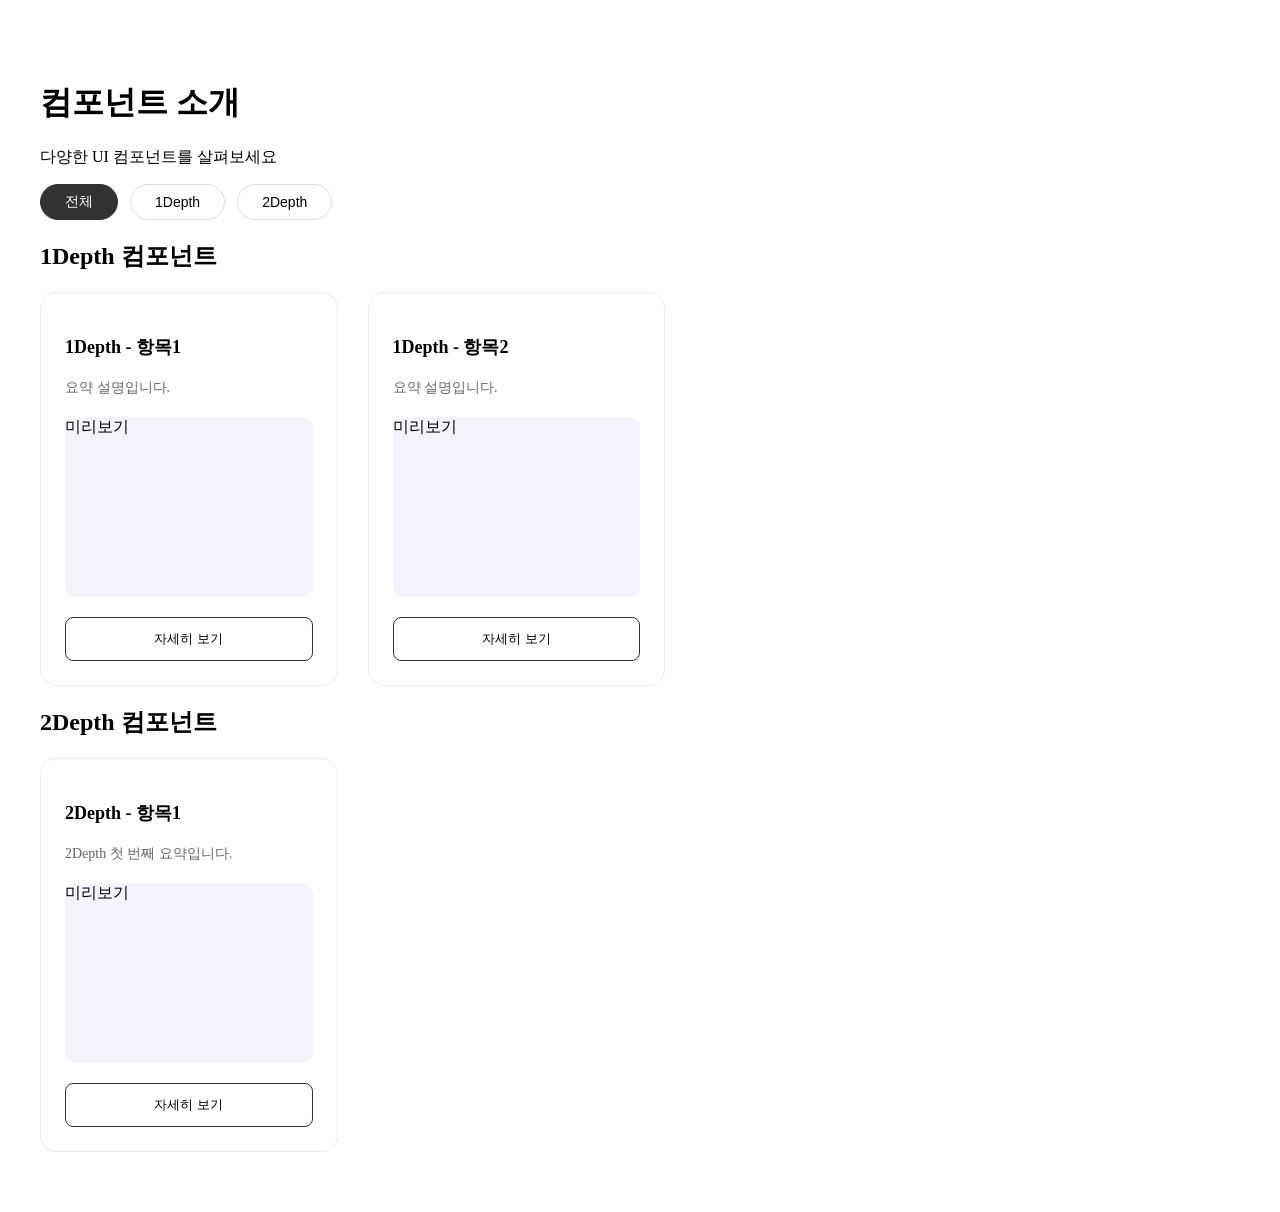
==== index.html @ c47f171c "Rename Component.html to index.html" ====
<!DOCTYPE html>
<html lang="ko">
<head>
    <meta charset="UTF-8">
    <meta name="viewport" content="width=device-width, initial-scale=1.0">
    <title>컴포넌트 가이드</title>
    <link rel="stylesheet" href="css/style.css">
    <script src="js/script.js" defer></script>
</head>
<body>

<div class="container">
    <header>
        <h1>컴포넌트 소개</h1>
        <p class="subtitle">다양한 UI 컴포넌트를 살펴보세요</p>
    </header>

    <div class="filter-group">
        <button class="filter-btn active" data-filter="all">전체</button>
        <button class="filter-btn" data-filter="1depth">1Depth</button>
        <button class="filter-btn" data-filter="2depth">2Depth</button>
    </div>

    <section class="depth-section" data-category="1depth">
        <h2>1Depth 컴포넌트</h2>
        <div class="grid">
            <div class="card">
                <h3>1Depth - 항목1</h3>
                <p>요약 설명입니다.</p>
                <div class="preview-box">미리보기</div>
                <button class="view-detail">자세히 보기</button>
                <div class="modal-data" style="display: none;">
                    <div class="detail-content">
                        <h4>1Depth 항목1 상세</h4>
                        <p>항목 1에 대한 상세 내용입니다.</p>
                        <div class="detail-img-box">상세 이미지 영역</div>
                    </div>
                </div>
            </div>
            <div class="card">
                <h3>1Depth - 항목2</h3>
                <p>요약 설명입니다.</p>
                <div class="preview-box">미리보기</div>
                <button class="view-detail">자세히 보기</button>
                <div class="modal-data" style="display: none;">
                    <div class="detail-content">
                        <h4>1Depth 항목2 상세</h4>
                        <p>항목 2에 대한 상세 내용입니다.</p>
                        <div class="detail-img-box" style="background:#f0f8ff;">상세 이미지 영역</div>
                    </div>
                </div>
            </div>
        </div>
    </section>

    <section class="depth-section" data-category="2depth">
        <h2>2Depth 컴포넌트</h2>
        <div class="grid">
            <div class="card">
                <h3>2Depth - 항목1</h3>
                <p>2Depth 첫 번째 요약입니다.</p>
                <div class="preview-box">미리보기</div>
                <button class="view-detail">자세히 보기</button>
                <div class="modal-data" style="display: none;">
                    <div class="detail-content">
                        <h4>2Depth 항목1 상세</h4>
                        <p>2Depth 상세 내용입니다.</p>
                        <div class="detail-img-box" style="background:#fff5e6;">2Depth 이미지</div>
                    </div>
                </div>
            </div>
        </div>
    </section>
</div>

</body>
</html>
---- css/style.css ----
/* --- [핵심] 배경 밀림 및 카드 들썩임 원천 차단 --- */
html, body {
    margin: 0;
    padding: 0;
    height: 100%;
}

/* 팝업 떴을 때 body 설정 - padding이나 위치값을 절대 건드리지 않음 */
body.stop-scrolling {
    overflow: hidden !important;
}

.container {
    width: 100%;
    max-width: 1920px;
    margin: 0 auto;
    padding: 60px 40px;
}

/* --- 그리드 레이아웃 (들썩임 방지를 위해 높이/너비 고정력 강화) --- */
.grid {
    display: grid;
    grid-template-columns: repeat(4, 1fr);
    gap: 30px;
    align-items: start; /* 항목들이 위아래로 정렬을 다시 잡지 못하게 고정 */
}

/* --- [문제의 원인 해결] 카드 스타일 --- */
.card {
    background: #fff;
    border: 1px solid #eee;
    border-radius: 16px;
    padding: 24px;
    position: relative; /* absolute 등으로 바뀌지 않게 고정 */
    display: flex;
    flex-direction: column;
    transition: transform 0.3s ease, box-shadow 0.3s ease; /* 위치(top/margin)가 아닌 transform만 사용 */
}

/* 팝업이 떴을 때 특정 카드가 위로 튀지 않도록 강제 고정 */
body.stop-scrolling .card {
    position: relative !important;
    top: 0 !important;
    margin-top: 0 !important;
}

.card h3 { font-size: 18px; margin-bottom: 6px; }
.card p { font-size: 14px; color: #666; margin-bottom: 20px; }

.preview-box {
    background-color: #f4f4ff;
    height: 180px;
    border-radius: 10px;
    margin-bottom: 20px;
}

.view-detail {
    width: 100%;
    padding: 12px;
    border-radius: 8px;
    border: 1px solid #333;
    background: #fff;
    cursor: pointer;
}

/* --- 팝업(모달) 스타일 --- */
.modal-overlay {
    position: fixed;
    top: 0;
    left: 0;
    width: 100%;
    height: 100%;
    background-color: rgba(0, 0, 0, 0.4);
    backdrop-filter: blur(12px);
    display: flex;
    align-items: center;
    justify-content: center;
    z-index: 9999;
    opacity: 0;
    visibility: hidden;
    transition: opacity 0.4s ease;
}

.modal-overlay.active {
    opacity: 1;
    visibility: visible;
}

.modal-content {
    background: #fff;
    width: 90%;
    max-width: 1840px;
    max-height: 90vh;
    border-radius: 24px;
    padding: 60px;
    overflow-y: auto;
    transform: translateY(20px);
    transition: transform 0.4s ease;
}

.modal-overlay.active .modal-content {
    transform: translateY(0);
}

/* 필터 그룹 버튼 디자인 복구 */
.filter-group { 
    display: flex; 
    gap: 12px; 
    margin-bottom: 20px; /* 항목 탭과의 간격을 위해 조정 */
}

.filter-btn {
    padding: 8px 24px; 
    border-radius: 30px; 
    border: 1px solid #ddd;
    background: #fff; 
    cursor: pointer; 
    transition: 0.2s;
    font-size: 14px;
}

.filter-btn.active { 
    background: #333; 
    color: #fff; 
    border-color: #333; 
}

/* 새로 추가될 세부 항목 탭 스타일 */
.sub-filter-group {
    display: flex;
    gap: 8px;
    margin-bottom: 40px;
    padding-left: 10px;
    border-left: 2px solid #eee; /* 뎁스 구분감 */
}

.sub-filter-btn {
    padding: 6px 16px;
    border-radius: 20px;
    border: 1px solid #eee;
    background: #f9f9f9;
    cursor: pointer;
    font-size: 13px;
    transition: 0.2s;
}

.sub-filter-btn.active {
    background: #666;
    color: #fff;
    border-color: #666;
}

.hidden { display: none !important; }
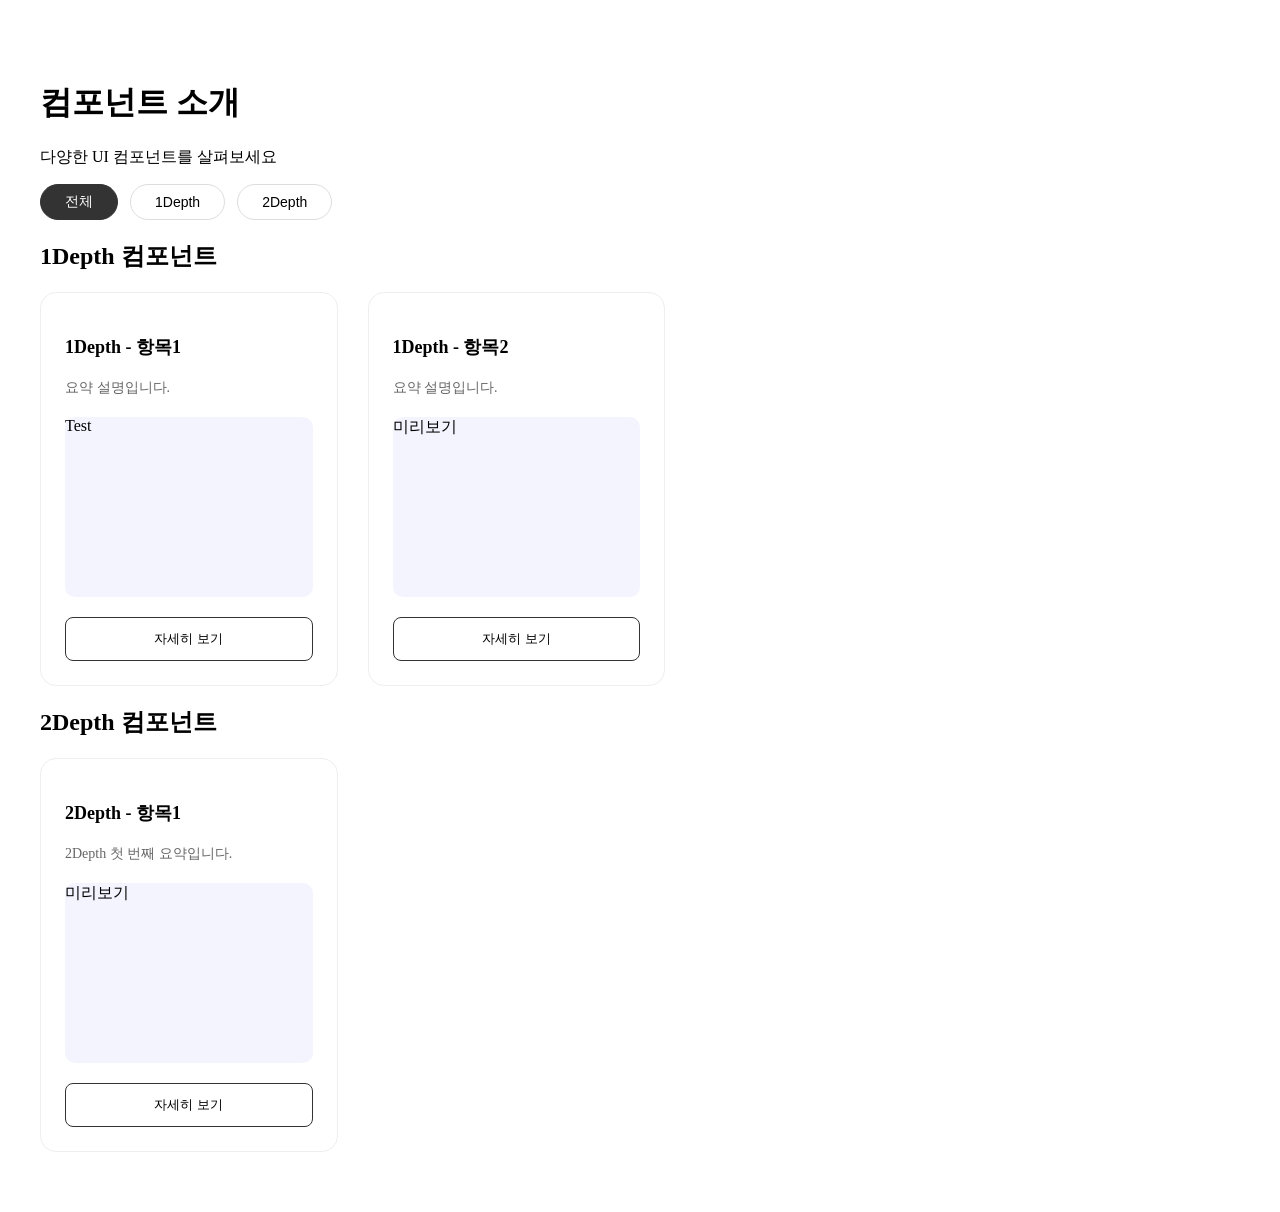
==== commit 9d7c4322: "Add files via upload" ====
--- a/index.html
+++ b/index.html
@@ -27,14 +27,31 @@
             <div class="card">
                 <h3>1Depth - 항목1</h3>
                 <p>요약 설명입니다.</p>
-                <div class="preview-box">미리보기</div>
+                <div class="preview-box">Test</div>
                 <button class="view-detail">자세히 보기</button>
                 <div class="modal-data" style="display: none;">
-                    <div class="detail-content">
-                        <h4>1Depth 항목1 상세</h4>
-                        <p>항목 1에 대한 상세 내용입니다.</p>
-                        <div class="detail-img-box">상세 이미지 영역</div>
+                    <div class="view-selector-group mb-3 d-flex justify-content-center gap-2">
+                        <input type="radio" class="btn-check" name="proj-detail-1" id="p1-v1" checked>
+                        <label class="btn btn-outline-dark btn-sm" for="p1-v1">1</label>
+
+                        <input type="radio" class="btn-check" name="proj-detail-1" id="p1-v2">
+                        <label class="btn btn-outline-dark btn-sm" for="p1-v2">2</label>
+
+                        <input type="radio" class="btn-check" name="proj-detail-1" id="p1-v3">
+                        <label class="btn btn-outline-dark btn-sm" for="p1-v3">3</label>
+
+                        <input type="radio" class="btn-check" name="proj-detail-1" id="p1-v4">
+                        <label class="btn btn-outline-dark btn-sm" for="p1-v4">4</label>
                     </div>
+
+                    <div class="detail-display-area">
+                        <div class="view-item v1-img"><img src="img/FTD16_Content 1_PC.jpg" class="img-fluid rounded" alt="Detail 1"></div>
+                        <div class="view-item v2-img"><img src="img/FTD16_Content 2_PC.jpg" class="img-fluid rounded" alt="Detail 2"></div>
+                        <div class="view-item v3-img"><img src="img/FTD16_Content 3_PC.jpg" class="img-fluid rounded" alt="Detail 3"></div>
+                        <div class="view-item v4-img"><img src="img/FTD16_Content 1_PC.jpg" class="img-fluid rounded" alt="Detail 4"></div>
+                    </div>
+                    <hr>
+                    <p class="mt-3">여기에 기존 프로젝트 상세 설명을 넣으시면 됩니다.</p>
                 </div>
             </div>
             <div class="card">
@@ -74,4 +91,4 @@
 </div>
 
 </body>
-</html>
+</html>
--- a/css/style.css
+++ b/css/style.css
@@ -89,7 +89,7 @@
 .modal-content {
     background: #fff;
     width: 90%;
-    max-width: 1840px;
+    max-width: 1400px;
     max-height: 90vh;
     border-radius: 24px;
     padding: 60px;
@@ -150,4 +150,71 @@
     border-color: #666;
 }
 
+/* 1. 기본적으로 모든 이미지 숨김 */
+.detail-display-area .view-item {
+    display: none;
+}
+
+/* 2. 체크된 라디오 버튼의 부모(.view-selector-group)와 형제인 .detail-display-area를 타겟팅 */
+/* :has 선택자를 지원하는 최신 브라우저 기준 (빌리님 작업 환경에서는 문제없습니다) */
+.view-selector-group:has(#p1-v1:checked) ~ .detail-display-area .v1-img,
+.view-selector-group:has(#p1-v2:checked) ~ .detail-display-area .v2-img,
+.view-selector-group:has(#p1-v3:checked) ~ .detail-display-area .v3-img,
+.view-selector-group:has(#p1-v4:checked) ~ .detail-display-area .v4-img {
+    display: block !important;
+}
+
+/* 컨테이너 자체의 너비를 제한하고 중앙 정렬 */
+.detail-display-area {
+    /* 핵심 수정: 컨테이너의 너비를 조절합니다. */
+    width: 80%;          /* 팝업 너비의 80%만 사용 (안정적인 비율) */
+    max-width: 900px;    /* PC에서도 너무 커지지 않게 최대 너비 제한 */
+    
+    margin: 20px auto;   /* 위아래 여백을 주고, auto로 중앙 정렬 */
+    
+    /* 기존 스타일 유지하면서 padding 조정 */
+    padding: 30px;        /* 내부 여백을 늘려 이미지를 돋보이게 함 */
+    background-color: #f8f9fa; 
+    border-radius: 12px;
+    border: 1px solid #eee;
+
+    display: flex;
+    justify-content: center;
+    align-items: center;
+}
+
+/* 내부 이미지 스타일 (비율 유지) */
+.detail-display-area img {
+    width: auto;         /* 원본 가로 비율 유지 */
+    max-width: 100%;     /* 부모(컨테이너) 너비를 넘지 않게 설정 */
+    height: auto;
+    
+    object-fit: contain;
+    border: 1px solid #eee;
+    box-shadow: 0 4px 15px rgba(0,0,0,0.06); /* 입체감 부여 */
+    display: block;
+}
+
+/* 1. 팝업 창(모달) 자체의 가로 너비 제한 */
+.modal-dialog {
+    max-width: 800px !important; /* 팝업 전체 너비를 800px로 고정 (원하시는 대로 조절 가능) */
+    margin: 1.75rem auto;        /* 화면 중앙 정렬 */
+}
+
+/* 2. 이미지 컨테이너: 여백 없이 이미지 꽉 차게 */
+.detail-display-area {
+    width: 100%;
+    margin: 15px 0;
+    padding: 0;                /* 여백 제거 */
+    background-color: transparent;
+}
+
+/* 3. 이미지 스타일: 팝업 너비에 딱 맞춤 */
+.detail-display-area .view-item img {
+    width: 100%;               /* 고정된 800px 팝업 너비에 꽉 채움 */
+    height: auto;
+    border-radius: 4px;        /* 약간의 곡률만 유지 */
+    display: block;
+}
+
 .hidden { display: none !important; }
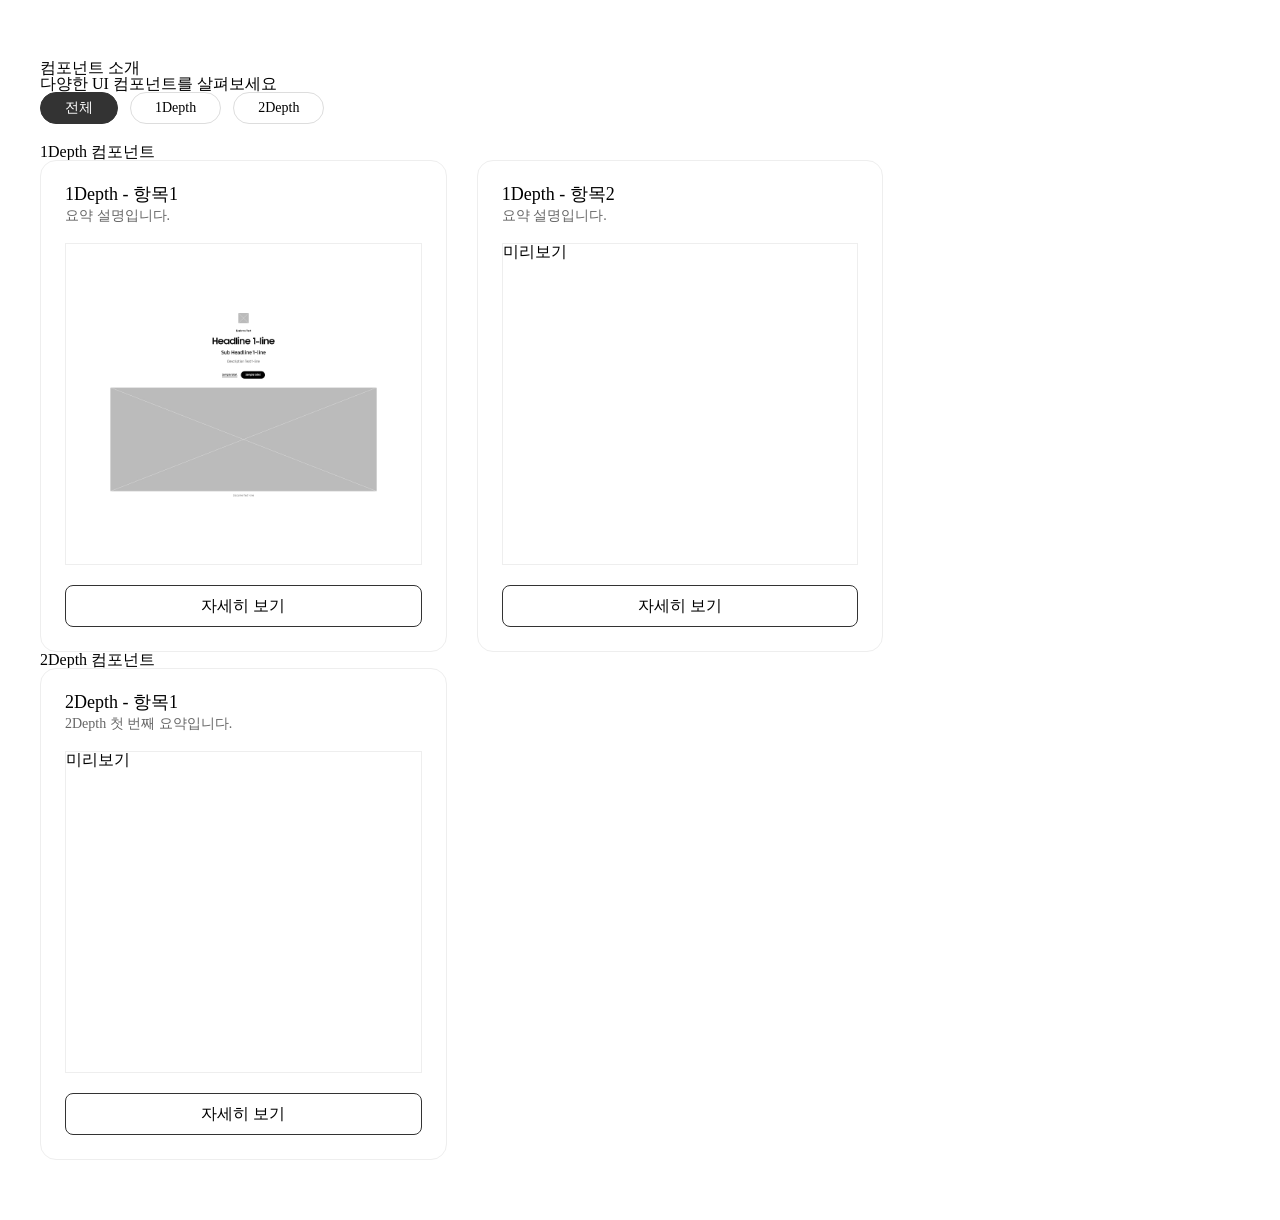
==== commit 3e33ac0f: "Add files via upload" ====
--- a/index.html
+++ b/index.html
@@ -1,94 +1,164 @@
-<!DOCTYPE html>
-<html lang="ko">
-<head>
-    <meta charset="UTF-8">
-    <meta name="viewport" content="width=device-width, initial-scale=1.0">
-    <title>컴포넌트 가이드</title>
-    <link rel="stylesheet" href="css/style.css">
-    <script src="js/script.js" defer></script>
-</head>
-<body>
-
-<div class="container">
-    <header>
-        <h1>컴포넌트 소개</h1>
-        <p class="subtitle">다양한 UI 컴포넌트를 살펴보세요</p>
-    </header>
-
-    <div class="filter-group">
-        <button class="filter-btn active" data-filter="all">전체</button>
-        <button class="filter-btn" data-filter="1depth">1Depth</button>
-        <button class="filter-btn" data-filter="2depth">2Depth</button>
-    </div>
-
-    <section class="depth-section" data-category="1depth">
-        <h2>1Depth 컴포넌트</h2>
-        <div class="grid">
-            <div class="card">
-                <h3>1Depth - 항목1</h3>
-                <p>요약 설명입니다.</p>
-                <div class="preview-box">Test</div>
-                <button class="view-detail">자세히 보기</button>
-                <div class="modal-data" style="display: none;">
-                    <div class="view-selector-group mb-3 d-flex justify-content-center gap-2">
-                        <input type="radio" class="btn-check" name="proj-detail-1" id="p1-v1" checked>
-                        <label class="btn btn-outline-dark btn-sm" for="p1-v1">1</label>
-
-                        <input type="radio" class="btn-check" name="proj-detail-1" id="p1-v2">
-                        <label class="btn btn-outline-dark btn-sm" for="p1-v2">2</label>
-
-                        <input type="radio" class="btn-check" name="proj-detail-1" id="p1-v3">
-                        <label class="btn btn-outline-dark btn-sm" for="p1-v3">3</label>
-
-                        <input type="radio" class="btn-check" name="proj-detail-1" id="p1-v4">
-                        <label class="btn btn-outline-dark btn-sm" for="p1-v4">4</label>
-                    </div>
-
-                    <div class="detail-display-area">
-                        <div class="view-item v1-img"><img src="img/FTD16_Content 1_PC.jpg" class="img-fluid rounded" alt="Detail 1"></div>
-                        <div class="view-item v2-img"><img src="img/FTD16_Content 2_PC.jpg" class="img-fluid rounded" alt="Detail 2"></div>
-                        <div class="view-item v3-img"><img src="img/FTD16_Content 3_PC.jpg" class="img-fluid rounded" alt="Detail 3"></div>
-                        <div class="view-item v4-img"><img src="img/FTD16_Content 1_PC.jpg" class="img-fluid rounded" alt="Detail 4"></div>
-                    </div>
-                    <hr>
-                    <p class="mt-3">여기에 기존 프로젝트 상세 설명을 넣으시면 됩니다.</p>
-                </div>
-            </div>
-            <div class="card">
-                <h3>1Depth - 항목2</h3>
-                <p>요약 설명입니다.</p>
-                <div class="preview-box">미리보기</div>
-                <button class="view-detail">자세히 보기</button>
-                <div class="modal-data" style="display: none;">
-                    <div class="detail-content">
-                        <h4>1Depth 항목2 상세</h4>
-                        <p>항목 2에 대한 상세 내용입니다.</p>
-                        <div class="detail-img-box" style="background:#f0f8ff;">상세 이미지 영역</div>
-                    </div>
-                </div>
-            </div>
-        </div>
-    </section>
-
-    <section class="depth-section" data-category="2depth">
-        <h2>2Depth 컴포넌트</h2>
-        <div class="grid">
-            <div class="card">
-                <h3>2Depth - 항목1</h3>
-                <p>2Depth 첫 번째 요약입니다.</p>
-                <div class="preview-box">미리보기</div>
-                <button class="view-detail">자세히 보기</button>
-                <div class="modal-data" style="display: none;">
-                    <div class="detail-content">
-                        <h4>2Depth 항목1 상세</h4>
-                        <p>2Depth 상세 내용입니다.</p>
-                        <div class="detail-img-box" style="background:#fff5e6;">2Depth 이미지</div>
-                    </div>
-                </div>
-            </div>
-        </div>
-    </section>
-</div>
-
-</body>
-</html>+<!DOCTYPE html>
+<html lang="ko">
+<head>
+    <meta charset="UTF-8">
+    <meta name="viewport" content="width=device-width, initial-scale=1.0">
+    <title>컴포넌트 가이드</title>
+    <link rel="stylesheet" href="css/reset.css">
+    <link rel="stylesheet" href="css/style.css">
+    <script src="js/script.js" defer></script>
+</head>
+<body>
+
+<div class="container">
+    <header>
+        <h1>컴포넌트 소개</h1>
+        <p class="subtitle">다양한 UI 컴포넌트를 살펴보세요</p>
+    </header>
+
+    <div class="filter-group">
+        <button class="filter-btn active" data-filter="all">전체</button>
+        <button class="filter-btn" data-filter="1depth">1Depth</button>
+        <button class="filter-btn" data-filter="2depth">2Depth</button>
+    </div>
+
+    <section class="depth-section" data-category="1depth">
+        <h2>1Depth 컴포넌트</h2>
+        <div class="grid">
+
+            <!-- ============================================================
+                 카드: 1Depth - 항목1
+                 [병렬형 조합 구조]
+                 - 1depth 라디오 4개 (data-depth="1~4")
+                 - 2depth 라디오 3개 (data-depth="A~C")
+                 - view-item의 data-combo="1depth값-2depth값" 으로 조합 매칭
+                 - 탭 이름/개수 바꿀 때: label 텍스트, data-depth 값, data-combo 값만 맞춰 수정
+            ============================================================ -->
+            <div class="card">
+                <h3>1Depth - 항목1</h3>
+                <p>요약 설명입니다.</p>
+                <div class="preview-box">
+                    <img src="img/FT02_Feature Benefit_Bottom_wireframe.jpg" alt="미리보기">
+                </div>
+                <button class="view-detail">자세히 보기</button>
+                <div class="modal-data" style="display: none;">
+
+                    <!-- 1depth 라디오 -->
+                    <div class="selector-row">
+                        <span class="selector-label">Component Type</span>
+                        <div class="view-selector-group" data-selector="depth1">
+                            <input type="radio" class="tab-radio" name="p1-depth1" id="p1-d1-v1" data-depth="1" checked>
+                            <label class="tab-label" for="p1-d1-v1">Image Bottom</label>
+
+                            <input type="radio" class="tab-radio" name="p1-depth1" id="p1-d1-v2" data-depth="2">
+                            <label class="tab-label" for="p1-d1-v2">Image Left</label>
+
+                            <input type="radio" class="tab-radio" name="p1-depth1" id="p1-d1-v3" data-depth="3">
+                            <label class="tab-label" for="p1-d1-v3">Image Right</label>
+
+                            <input type="radio" class="tab-radio" name="p1-depth1" id="p1-d1-v4" data-depth="4">
+                            <label class="tab-label" for="p1-d1-v4">탭4</label>
+                        </div>
+                    </div>
+
+                    <!-- 2depth 라디오 -->
+                    <div class="selector-row">
+                        <span class="selector-label">2Depth</span>
+                        <div class="view-selector-group" data-selector="depth2">
+                            <input type="radio" class="tab-radio" name="p1-depth2" id="p1-d2-v1" data-depth="A" checked>
+                            <label class="tab-label" for="p1-d2-v1">탭A</label>
+
+                            <input type="radio" class="tab-radio" name="p1-depth2" id="p1-d2-v2" data-depth="B">
+                            <label class="tab-label" for="p1-d2-v2">탭B</label>
+
+                            <input type="radio" class="tab-radio" name="p1-depth2" id="p1-d2-v3" data-depth="C">
+                            <label class="tab-label" for="p1-d2-v3">탭C</label>
+                        </div>
+                    </div>
+
+                    <!-- 조합별 이미지: data-combo="1depth값-2depth값" -->
+                    <div class="detail-display-area">
+                        <div class="view-item" data-combo="1-A"><img src="img/FT02_Feature Benefit_Bottom.jpg" alt="1-A"></div>
+                        <div class="view-item" data-combo="1-B"><img src="img/FTD16_Content 2_PC.jpg" alt="1-B"></div>
+                        <div class="view-item" data-combo="1-C"><img src="img/FTD16_Content 3_PC.jpg" alt="1-C"></div>
+                        <div class="view-item" data-combo="2-A"><img src="img/FT02_Feature Benefit_Left.jpg" alt="2-A"></div>
+                        <div class="view-item" data-combo="2-B"><img src="img/FT02_Feature Benefit_Bottom.jpg" alt="2-B"></div>
+                        <div class="view-item" data-combo="2-C"><img src="img/FTD16_Content 2_PC.jpg" alt="2-C"></div>
+                        <div class="view-item" data-combo="3-A"><img src="img/FT02_Feature Benefit_Right.jpg" alt="3-A"></div>
+                        <div class="view-item" data-combo="3-B"><img src="img/FTD16_Content 1_PC.jpg" alt="3-B"></div>
+                        <div class="view-item" data-combo="3-C"><img src="img/FT02_Feature Benefit_Bottom.jpg" alt="3-C"></div>
+                        <div class="view-item" data-combo="4-A"><img src="img/FTD16_Content 2_PC.jpg" alt="4-A"></div>
+                        <div class="view-item" data-combo="4-B"><img src="img/FTD16_Content 3_PC.jpg" alt="4-B"></div>
+                        <div class="view-item" data-combo="4-C"><img src="img/FTD16_Content 1_PC.jpg" alt="4-C"></div>
+                    </div>
+
+                    <p class="modal-desc">여기에 기존 프로젝트 상세 설명을 넣으시면 됩니다.</p>
+                </div>
+            </div>
+
+            <!-- 카드: 1Depth - 항목2 (단일 depth 구조 유지) -->
+            <div class="card">
+                <h3>1Depth - 항목2</h3>
+                <p>요약 설명입니다.</p>
+                <div class="preview-box">미리보기</div>
+                <button class="view-detail">자세히 보기</button>
+                <div class="modal-data" style="display: none;">
+                    <div class="view-selector-group">
+                        <input type="radio" class="tab-radio" name="proj-detail-2" id="p2-v1" checked>
+                        <label class="tab-label" for="p2-v1">1</label>
+
+                        <input type="radio" class="tab-radio" name="proj-detail-2" id="p2-v2">
+                        <label class="tab-label" for="p2-v2">2</label>
+                    </div>
+                    <div class="detail-display-area">
+                        <div class="view-item">
+                            <h4>1Depth 항목2 상세</h4>
+                            <p>항목 2에 대한 상세 내용입니다.</p>
+                            <div class="detail-img-box" style="background:#f0f8ff;">상세 이미지 영역</div>
+                        </div>
+                        <div class="view-item">
+                            <h4>1Depth 항목2 - 두 번째 뷰</h4>
+                            <p>두 번째 내용입니다.</p>
+                        </div>
+                    </div>
+                </div>
+            </div>
+
+        </div>
+    </section>
+
+    <section class="depth-section" data-category="2depth">
+        <h2>2Depth 컴포넌트</h2>
+        <div class="grid">
+            <div class="card">
+                <h3>2Depth - 항목1</h3>
+                <p>2Depth 첫 번째 요약입니다.</p>
+                <div class="preview-box">미리보기</div>
+                <button class="view-detail">자세히 보기</button>
+                <div class="modal-data" style="display: none;">
+                    <div class="view-selector-group">
+                        <input type="radio" class="tab-radio" name="proj-detail-3" id="p3-v1" checked>
+                        <label class="tab-label" for="p3-v1">1</label>
+
+                        <input type="radio" class="tab-radio" name="proj-detail-3" id="p3-v2">
+                        <label class="tab-label" for="p3-v2">2</label>
+                    </div>
+                    <div class="detail-display-area">
+                        <div class="view-item">
+                            <h4>2Depth 항목1 상세</h4>
+                            <p>2Depth 상세 내용입니다.</p>
+                            <div class="detail-img-box" style="background:#fff5e6;">2Depth 이미지</div>
+                        </div>
+                        <div class="view-item">
+                            <h4>2Depth 항목1 - 두 번째 뷰</h4>
+                            <p>두 번째 내용입니다.</p>
+                        </div>
+                    </div>
+                </div>
+            </div>
+        </div>
+    </section>
+</div>
+
+</body>
+</html>
--- a/css/style.css
+++ b/css/style.css
@@ -1,220 +1,328 @@
-/* --- [핵심] 배경 밀림 및 카드 들썩임 원천 차단 --- */
-html, body {
-    margin: 0;
-    padding: 0;
-    height: 100%;
-}
-
-/* 팝업 떴을 때 body 설정 - padding이나 위치값을 절대 건드리지 않음 */
-body.stop-scrolling {
-    overflow: hidden !important;
-}
-
-.container {
-    width: 100%;
-    max-width: 1920px;
-    margin: 0 auto;
-    padding: 60px 40px;
-}
-
-/* --- 그리드 레이아웃 (들썩임 방지를 위해 높이/너비 고정력 강화) --- */
-.grid {
-    display: grid;
-    grid-template-columns: repeat(4, 1fr);
-    gap: 30px;
-    align-items: start; /* 항목들이 위아래로 정렬을 다시 잡지 못하게 고정 */
-}
-
-/* --- [문제의 원인 해결] 카드 스타일 --- */
-.card {
-    background: #fff;
-    border: 1px solid #eee;
-    border-radius: 16px;
-    padding: 24px;
-    position: relative; /* absolute 등으로 바뀌지 않게 고정 */
-    display: flex;
-    flex-direction: column;
-    transition: transform 0.3s ease, box-shadow 0.3s ease; /* 위치(top/margin)가 아닌 transform만 사용 */
-}
-
-/* 팝업이 떴을 때 특정 카드가 위로 튀지 않도록 강제 고정 */
-body.stop-scrolling .card {
-    position: relative !important;
-    top: 0 !important;
-    margin-top: 0 !important;
-}
-
-.card h3 { font-size: 18px; margin-bottom: 6px; }
-.card p { font-size: 14px; color: #666; margin-bottom: 20px; }
-
-.preview-box {
-    background-color: #f4f4ff;
-    height: 180px;
-    border-radius: 10px;
-    margin-bottom: 20px;
-}
-
-.view-detail {
-    width: 100%;
-    padding: 12px;
-    border-radius: 8px;
-    border: 1px solid #333;
-    background: #fff;
-    cursor: pointer;
-}
-
-/* --- 팝업(모달) 스타일 --- */
-.modal-overlay {
-    position: fixed;
-    top: 0;
-    left: 0;
-    width: 100%;
-    height: 100%;
-    background-color: rgba(0, 0, 0, 0.4);
-    backdrop-filter: blur(12px);
-    display: flex;
-    align-items: center;
-    justify-content: center;
-    z-index: 9999;
-    opacity: 0;
-    visibility: hidden;
-    transition: opacity 0.4s ease;
-}
-
-.modal-overlay.active {
-    opacity: 1;
-    visibility: visible;
-}
-
-.modal-content {
-    background: #fff;
-    width: 90%;
-    max-width: 1400px;
-    max-height: 90vh;
-    border-radius: 24px;
-    padding: 60px;
-    overflow-y: auto;
-    transform: translateY(20px);
-    transition: transform 0.4s ease;
-}
-
-.modal-overlay.active .modal-content {
-    transform: translateY(0);
-}
-
-/* 필터 그룹 버튼 디자인 복구 */
-.filter-group { 
-    display: flex; 
-    gap: 12px; 
-    margin-bottom: 20px; /* 항목 탭과의 간격을 위해 조정 */
-}
-
-.filter-btn {
-    padding: 8px 24px; 
-    border-radius: 30px; 
-    border: 1px solid #ddd;
-    background: #fff; 
-    cursor: pointer; 
-    transition: 0.2s;
-    font-size: 14px;
-}
-
-.filter-btn.active { 
-    background: #333; 
-    color: #fff; 
-    border-color: #333; 
-}
-
-/* 새로 추가될 세부 항목 탭 스타일 */
-.sub-filter-group {
-    display: flex;
-    gap: 8px;
-    margin-bottom: 40px;
-    padding-left: 10px;
-    border-left: 2px solid #eee; /* 뎁스 구분감 */
-}
-
-.sub-filter-btn {
-    padding: 6px 16px;
-    border-radius: 20px;
-    border: 1px solid #eee;
-    background: #f9f9f9;
-    cursor: pointer;
-    font-size: 13px;
-    transition: 0.2s;
-}
-
-.sub-filter-btn.active {
-    background: #666;
-    color: #fff;
-    border-color: #666;
-}
-
-/* 1. 기본적으로 모든 이미지 숨김 */
-.detail-display-area .view-item {
-    display: none;
-}
-
-/* 2. 체크된 라디오 버튼의 부모(.view-selector-group)와 형제인 .detail-display-area를 타겟팅 */
-/* :has 선택자를 지원하는 최신 브라우저 기준 (빌리님 작업 환경에서는 문제없습니다) */
-.view-selector-group:has(#p1-v1:checked) ~ .detail-display-area .v1-img,
-.view-selector-group:has(#p1-v2:checked) ~ .detail-display-area .v2-img,
-.view-selector-group:has(#p1-v3:checked) ~ .detail-display-area .v3-img,
-.view-selector-group:has(#p1-v4:checked) ~ .detail-display-area .v4-img {
-    display: block !important;
-}
-
-/* 컨테이너 자체의 너비를 제한하고 중앙 정렬 */
-.detail-display-area {
-    /* 핵심 수정: 컨테이너의 너비를 조절합니다. */
-    width: 80%;          /* 팝업 너비의 80%만 사용 (안정적인 비율) */
-    max-width: 900px;    /* PC에서도 너무 커지지 않게 최대 너비 제한 */
-    
-    margin: 20px auto;   /* 위아래 여백을 주고, auto로 중앙 정렬 */
-    
-    /* 기존 스타일 유지하면서 padding 조정 */
-    padding: 30px;        /* 내부 여백을 늘려 이미지를 돋보이게 함 */
-    background-color: #f8f9fa; 
-    border-radius: 12px;
-    border: 1px solid #eee;
-
-    display: flex;
-    justify-content: center;
-    align-items: center;
-}
-
-/* 내부 이미지 스타일 (비율 유지) */
-.detail-display-area img {
-    width: auto;         /* 원본 가로 비율 유지 */
-    max-width: 100%;     /* 부모(컨테이너) 너비를 넘지 않게 설정 */
-    height: auto;
-    
-    object-fit: contain;
-    border: 1px solid #eee;
-    box-shadow: 0 4px 15px rgba(0,0,0,0.06); /* 입체감 부여 */
-    display: block;
-}
-
-/* 1. 팝업 창(모달) 자체의 가로 너비 제한 */
-.modal-dialog {
-    max-width: 800px !important; /* 팝업 전체 너비를 800px로 고정 (원하시는 대로 조절 가능) */
-    margin: 1.75rem auto;        /* 화면 중앙 정렬 */
-}
-
-/* 2. 이미지 컨테이너: 여백 없이 이미지 꽉 차게 */
-.detail-display-area {
-    width: 100%;
-    margin: 15px 0;
-    padding: 0;                /* 여백 제거 */
-    background-color: transparent;
-}
-
-/* 3. 이미지 스타일: 팝업 너비에 딱 맞춤 */
-.detail-display-area .view-item img {
-    width: 100%;               /* 고정된 800px 팝업 너비에 꽉 채움 */
-    height: auto;
-    border-radius: 4px;        /* 약간의 곡률만 유지 */
-    display: block;
-}
-
-.hidden { display: none !important; }+/* --- 배경 밀림 및 카드 들썩임 원천 차단 --- */
+html, body {
+    margin: 0;
+    padding: 0;
+    height: 100%;
+}
+
+body.stop-scrolling {
+    overflow: hidden !important;
+}
+
+.container {
+    width: 100%;
+    max-width: 1920px;
+    margin: 0 auto;
+    padding: 60px 40px;
+}
+
+/* --- 그리드 레이아웃 --- */
+.grid {
+    display: grid;
+    grid-template-columns: repeat(3, 1fr);
+    gap: 30px;
+    align-items: start;
+}
+
+/* --- 카드 스타일 --- */
+.card {
+    background: #fff;
+    border: 1px solid #eee;
+    border-radius: 16px;
+    padding: 24px;
+    position: relative;
+    display: flex;
+    flex-direction: column;
+    transition: transform 0.3s ease, box-shadow 0.3s ease;
+}
+
+body.stop-scrolling .card {
+    position: relative !important;
+    top: 0 !important;
+    margin-top: 0 !important;
+}
+
+.card h3 { font-size: 18px; margin-bottom: 6px; }
+.card p  { font-size: 14px; color: #666; margin-bottom: 20px; }
+
+.preview-box {
+    height: 320px;
+    margin-bottom: 20px;
+    overflow: hidden;
+    border: 1px solid #eee;
+}
+
+.preview-box img {
+    width: 100%;
+    height: 100%;
+    object-fit: contain;
+    display: block;
+}
+
+.view-detail {
+    width: 100%;
+    padding: 12px;
+    border-radius: 8px;
+    border: 1px solid #333;
+    background: #fff;
+    cursor: pointer;
+}
+
+/* --- 팝업(모달) 스타일 --- */
+.modal-overlay {
+    position: fixed;
+    top: 0;
+    left: 0;
+    width: 100%;
+    height: 100%;
+    background-color: rgba(0, 0, 0, 0.4);
+    backdrop-filter: blur(12px);
+    display: flex;
+    align-items: center;
+    justify-content: center;
+    z-index: 9999;
+    opacity: 0;
+    visibility: hidden;
+    transition: opacity 0.4s ease;
+}
+
+.modal-overlay.active {
+    opacity: 1;
+    visibility: visible;
+}
+
+.modal-content {
+    position: relative;
+    background: #fff;
+    width: 90%;
+    max-width: 1300px;
+    max-height: 90vh;
+    border-radius: 24px;
+    padding: 50px;
+    padding-bottom: 80px; /* 토글 버튼 공간 확보 */
+    overflow-y: auto;
+    transform: translateY(20px);
+    transition: transform 0.4s ease;
+}
+
+.modal-overlay.active .modal-content {
+    transform: translateY(0);
+}
+
+.modal-desc {
+    margin-top: 12px;
+    font-size: 14px;
+    color: #666;
+}
+
+/* --- Wireframe 토글 버튼 (모달 오른쪽 하단 고정) --- */
+.wireframe-toggle-wrap {
+    position: sticky;
+    bottom: 0;
+    display: flex;
+    justify-content: flex-end;
+    align-items: center;
+    gap: 10px;
+    padding: 16px 0 0;
+    background: #fff;
+}
+
+.wireframe-toggle-label {
+    font-size: 13px;
+    color: #666;
+}
+
+.wireframe-toggle {
+    display: flex;
+    align-items: center;
+    gap: 8px;
+    padding: 6px 14px 6px 8px;
+    border-radius: 30px;
+    border: 1px solid #333;
+    background: #fff;
+    cursor: pointer;
+    font-size: 13px;
+    color: #333;
+    transition: background 0.2s, color 0.2s, border-color 0.2s;
+}
+
+/* On 상태 */
+.wireframe-toggle[data-state="on"] {
+    background: #fff;
+    color: #999;
+    border-color: #ddd;
+}
+
+/* Off 상태 */
+.wireframe-toggle[data-state="off"] {
+    background: #fff;
+    color: #999;
+    border-color: #ddd;
+}
+
+/* 토글 트랙 */
+.toggle-track {
+    position: relative;
+    width: 32px;
+    height: 18px;
+    border-radius: 9px;
+    background: #eee;
+    border: 1px solid #ddd;
+    display: inline-block;
+    transition: background 0.2s;
+}
+
+.wireframe-toggle[data-state="off"] .toggle-track {
+    background: #fff;
+    border-color: #ddd;
+}
+
+/* 토글 썸 */
+.toggle-thumb {
+    position: absolute;
+    top: 3px;
+    left: 3px;
+    width: 12px;
+    height: 12px;
+    border-radius: 50%;
+    background: #fff;
+    transition: transform 0.2s;
+}
+
+.wireframe-toggle[data-state="on"] .toggle-thumb {
+    transform: translateX(14px);
+    background: #bbb;
+}
+
+.wireframe-toggle[data-state="off"] .toggle-thumb {
+    transform: translateX(0);
+    background: #bbb;
+}
+
+/* --- 메인 필터 버튼 --- */
+.filter-group {
+    display: flex;
+    gap: 12px;
+    margin-bottom: 20px;
+}
+
+.filter-btn {
+    padding: 8px 24px;
+    border-radius: 30px;
+    border: 1px solid #ddd;
+    background: #fff;
+    cursor: pointer;
+    transition: 0.2s;
+    font-size: 14px;
+}
+
+.filter-btn.active {
+    background: #333;
+    color: #fff;
+    border-color: #333;
+}
+
+/* --- 서브 필터 버튼 --- */
+.sub-filter-group {
+    display: flex;
+    gap: 8px;
+    margin-bottom: 40px;
+    padding-left: 10px;
+    border-left: 2px solid #eee;
+}
+
+.sub-filter-btn {
+    padding: 6px 16px;
+    border-radius: 20px;
+    border: 1px solid #eee;
+    background: #f9f9f9;
+    cursor: pointer;
+    font-size: 13px;
+    transition: 0.2s;
+}
+
+.sub-filter-btn.active {
+    background: #666;
+    color: #fff;
+    border-color: #666;
+}
+
+/* --- 모달 탭 라디오 행 (병렬 depth 구조) --- */
+.selector-row {
+    display: flex;
+    align-items: center;
+    gap: 16px;
+    margin-bottom: 12px;
+}
+
+.selector-label {
+    font-size: 13px;
+    font-weight: 600;
+    color: #333;
+    white-space: nowrap;
+    min-width: 56px;
+}
+
+/* --- 라디오 탭 버튼 --- */
+.view-selector-group {
+    display: flex;
+    gap: 8px;
+    margin-bottom: 16px;
+}
+
+.selector-row .view-selector-group {
+    margin-bottom: 0;
+}
+
+.tab-radio {
+    display: none;
+}
+
+.tab-label {
+    display: inline-block;
+    padding: 6px 20px;
+    border-radius: 6px;
+    border: 1px solid #333;
+    background: #fff;
+    color: #333;
+    font-size: 14px;
+    cursor: pointer;
+    transition: background 0.2s, color 0.2s;
+}
+
+.tab-radio:checked + .tab-label {
+    background: #333;
+    color: #fff;
+}
+
+/* --- 상세 이미지 영역 --- */
+.detail-display-area {
+    width: 100%;
+    margin: 15px auto;
+    border: 1px solid #eee;
+    padding: 0;
+    background-color: transparent;
+    display: flex;
+    flex-direction: column;
+    justify-content: center;
+    align-items: center;
+}
+
+.detail-display-area .view-item {
+    display: none;
+    width: 100%;
+    justify-content: center;
+    align-items: center;
+}
+
+.detail-display-area .view-item img {
+    width: auto;
+    max-width: 100%;
+    height: auto;
+    border-radius: 4px;
+    display: block;
+    margin: 0 auto;
+    transition: opacity 0.2s ease;
+}
+
+.hidden { display: none !important; }
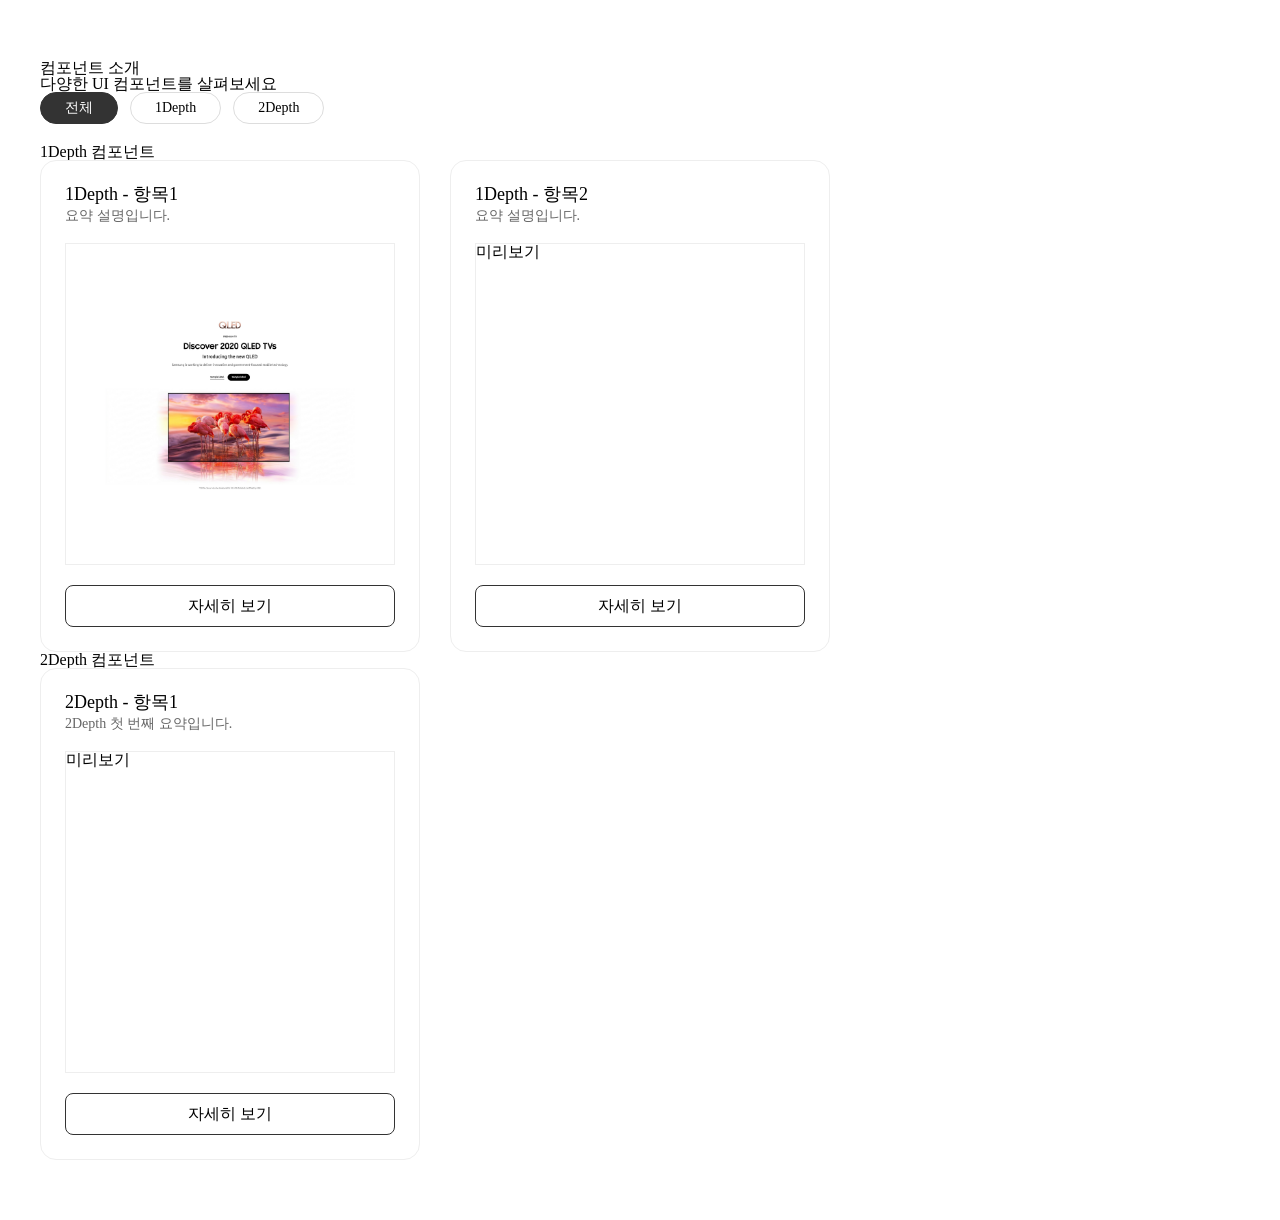
==== commit f1c7a4b0: "Add files via upload" ====
--- a/index.html
+++ b/index.html
@@ -38,7 +38,7 @@
                 <h3>1Depth - 항목1</h3>
                 <p>요약 설명입니다.</p>
                 <div class="preview-box">
-                    <img src="img/FT02_Feature Benefit_Bottom_wireframe.jpg" alt="미리보기">
+                    <img src="img/FT02_Feature Benefit_Bottom.jpg" alt="미리보기">
                 </div>
                 <button class="view-detail">자세히 보기</button>
                 <div class="modal-data" style="display: none;">
@@ -47,17 +47,17 @@
                     <div class="selector-row">
                         <span class="selector-label">Component Type</span>
                         <div class="view-selector-group" data-selector="depth1">
-                            <input type="radio" class="tab-radio" name="p1-depth1" id="p1-d1-v1" data-depth="1" checked>
-                            <label class="tab-label" for="p1-d1-v1">Image Bottom</label>
+                            <input type="radio" class="tab-radio" name="p1-depth1" id="p1-d1-v1" data-depth="all" checked>
+                            <label class="tab-label" for="p1-d1-v1">ALL</label>
 
                             <input type="radio" class="tab-radio" name="p1-depth1" id="p1-d1-v2" data-depth="2">
-                            <label class="tab-label" for="p1-d1-v2">Image Left</label>
+                            <label class="tab-label" for="p1-d1-v2">Image Bottom</label>
 
                             <input type="radio" class="tab-radio" name="p1-depth1" id="p1-d1-v3" data-depth="3">
-                            <label class="tab-label" for="p1-d1-v3">Image Right</label>
+                            <label class="tab-label" for="p1-d1-v3">Image Left</label>
 
                             <input type="radio" class="tab-radio" name="p1-depth1" id="p1-d1-v4" data-depth="4">
-                            <label class="tab-label" for="p1-d1-v4">탭4</label>
+                            <label class="tab-label" for="p1-d1-v4">Image Right</label>
                         </div>
                     </div>
 
@@ -76,20 +76,22 @@
                         </div>
                     </div>
 
-                    <!-- 조합별 이미지: data-combo="1depth값-2depth값" -->
+                    <!-- 조합별 이미지: data-combo="1depth값-2depth값" / ALL은 data-combo="all" -->
                     <div class="detail-display-area">
-                        <div class="view-item" data-combo="1-A"><img src="img/FT02_Feature Benefit_Bottom.jpg" alt="1-A"></div>
-                        <div class="view-item" data-combo="1-B"><img src="img/FTD16_Content 2_PC.jpg" alt="1-B"></div>
-                        <div class="view-item" data-combo="1-C"><img src="img/FTD16_Content 3_PC.jpg" alt="1-C"></div>
-                        <div class="view-item" data-combo="2-A"><img src="img/FT02_Feature Benefit_Left.jpg" alt="2-A"></div>
-                        <div class="view-item" data-combo="2-B"><img src="img/FT02_Feature Benefit_Bottom.jpg" alt="2-B"></div>
-                        <div class="view-item" data-combo="2-C"><img src="img/FTD16_Content 2_PC.jpg" alt="2-C"></div>
-                        <div class="view-item" data-combo="3-A"><img src="img/FT02_Feature Benefit_Right.jpg" alt="3-A"></div>
-                        <div class="view-item" data-combo="3-B"><img src="img/FTD16_Content 1_PC.jpg" alt="3-B"></div>
-                        <div class="view-item" data-combo="3-C"><img src="img/FT02_Feature Benefit_Bottom.jpg" alt="3-C"></div>
-                        <div class="view-item" data-combo="4-A"><img src="img/FTD16_Content 2_PC.jpg" alt="4-A"></div>
-                        <div class="view-item" data-combo="4-B"><img src="img/FTD16_Content 3_PC.jpg" alt="4-B"></div>
-                        <div class="view-item" data-combo="4-C"><img src="img/FTD16_Content 1_PC.jpg" alt="4-C"></div>
+                        <div class="view-item" data-combo="all">
+                            <img src="img/FT02_Feature Benefit_Bottom.jpg" alt="all-bottom">
+                            <img src="img/FT02_Feature Benefit_Left.jpg" alt="all-left">
+                            <img src="img/FT02_Feature Benefit_Right.jpg" alt="all-right">
+                        </div>
+                        <div class="view-item" data-combo="2-A"><img src="img/FT02_Feature Benefit_Bottom.jpg" alt="2-A"></div>
+                        <div class="view-item" data-combo="2-B"><img src="img/FTD16_Content 2_PC.jpg" alt="2-B"></div>
+                        <div class="view-item" data-combo="2-C"><img src="img/FTD16_Content 3_PC.jpg" alt="2-C"></div>
+                        <div class="view-item" data-combo="3-A"><img src="img/FT02_Feature Benefit_Left.jpg" alt="3-A"></div>
+                        <div class="view-item" data-combo="3-B"><img src="img/FT02_Feature Benefit_Bottom.jpg" alt="3-B"></div>
+                        <div class="view-item" data-combo="3-C"><img src="img/FTD16_Content 2_PC.jpg" alt="3-C"></div>
+                        <div class="view-item" data-combo="4-A"><img src="img/FT02_Feature Benefit_Right.jpg" alt="4-A"></div>
+                        <div class="view-item" data-combo="4-B"><img src="img/FTD16_Content 1_PC.jpg" alt="4-B"></div>
+                        <div class="view-item" data-combo="4-C"><img src="img/FT02_Feature Benefit_Bottom.jpg" alt="4-C"></div>
                     </div>
 
                     <p class="modal-desc">여기에 기존 프로젝트 상세 설명을 넣으시면 됩니다.</p>
--- a/css/style.css
+++ b/css/style.css
@@ -14,6 +14,7 @@
     max-width: 1920px;
     margin: 0 auto;
     padding: 60px 40px;
+    box-sizing: border-box;
 }
 
 /* --- 그리드 레이아웃 --- */
@@ -95,11 +96,10 @@
     position: relative;
     background: #fff;
     width: 90%;
-    max-width: 1300px;
+    max-width: 1280px;
     max-height: 90vh;
     border-radius: 24px;
     padding: 50px;
-    padding-bottom: 80px; /* 토글 버튼 공간 확보 */
     overflow-y: auto;
     transform: translateY(20px);
     transition: transform 0.4s ease;
@@ -117,8 +117,6 @@
 
 /* --- Wireframe 토글 버튼 (모달 오른쪽 하단 고정) --- */
 .wireframe-toggle-wrap {
-    position: sticky;
-    bottom: 0;
     display: flex;
     justify-content: flex-end;
     align-items: center;
@@ -316,13 +314,51 @@
 }
 
 .detail-display-area .view-item img {
-    width: auto;
-    max-width: 100%;
+    width: 100%;
     height: auto;
-    border-radius: 4px;
     display: block;
     margin: 0 auto;
     transition: opacity 0.2s ease;
 }
 
+/* --- ALL 뷰: detail-display-area가 스크롤 컨테이너 --- */
+.detail-display-area.is-all-mode {
+    height: 720px;
+    overflow-y: scroll;
+    justify-content: flex-start;
+    align-items: flex-start;
+    scrollbar-width: thin;
+    scrollbar-color: #333 transparent;
+}
+
+.detail-display-area.is-all-mode::-webkit-scrollbar {
+    width: 6px;
+}
+
+.detail-display-area.is-all-mode::-webkit-scrollbar-track {
+    background: transparent;
+}
+
+.detail-display-area.is-all-mode::-webkit-scrollbar-thumb {
+    background: #333;
+    border-radius: 3px;
+}
+
+.detail-display-area.is-all-mode::-webkit-scrollbar-thumb:hover {
+    background: #666;
+}
+
+.detail-display-area.is-all-mode .view-item[data-combo="all"] {
+    height: auto;
+    flex-direction: column;
+    align-items: center;
+}
+
+.detail-display-area.is-all-mode .view-item[data-combo="all"] img {
+    width: 100%;
+    height: auto;
+    object-fit: contain;
+    flex-shrink: 0;
+}
+
 .hidden { display: none !important; }
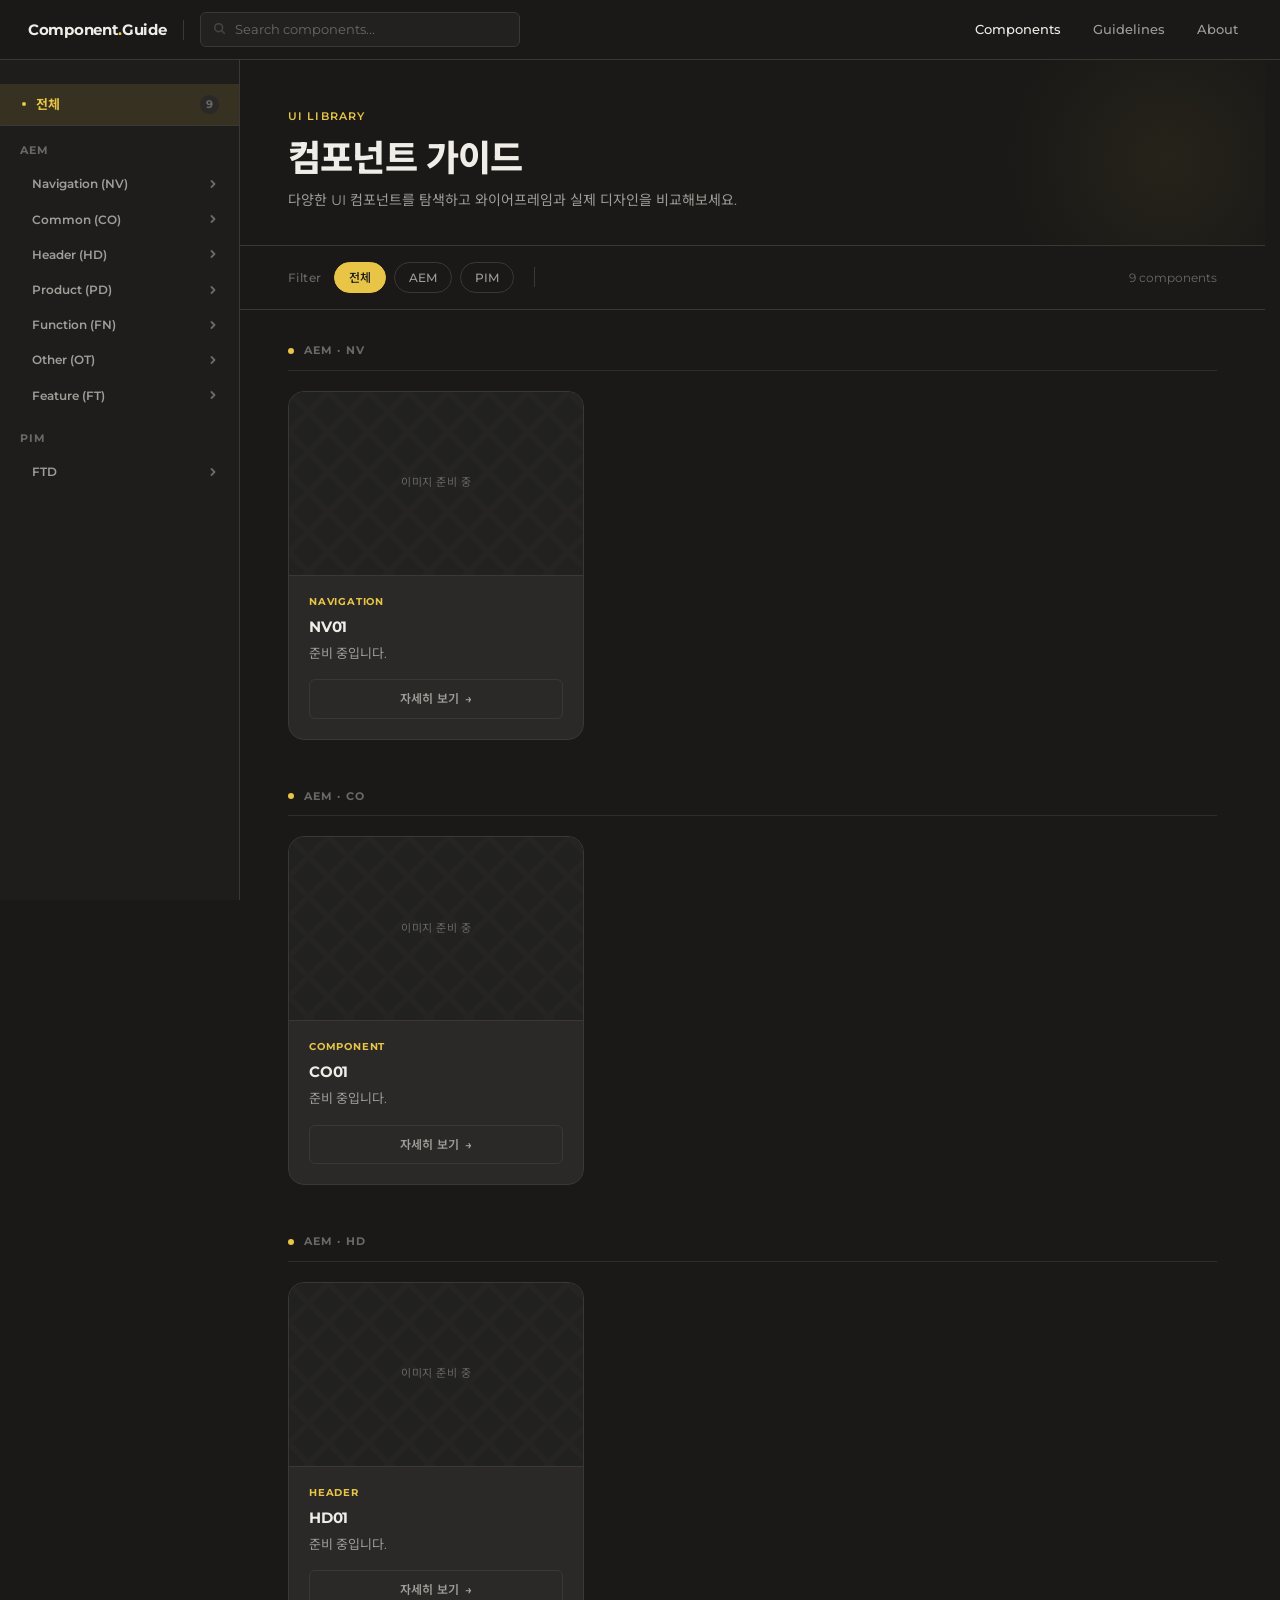
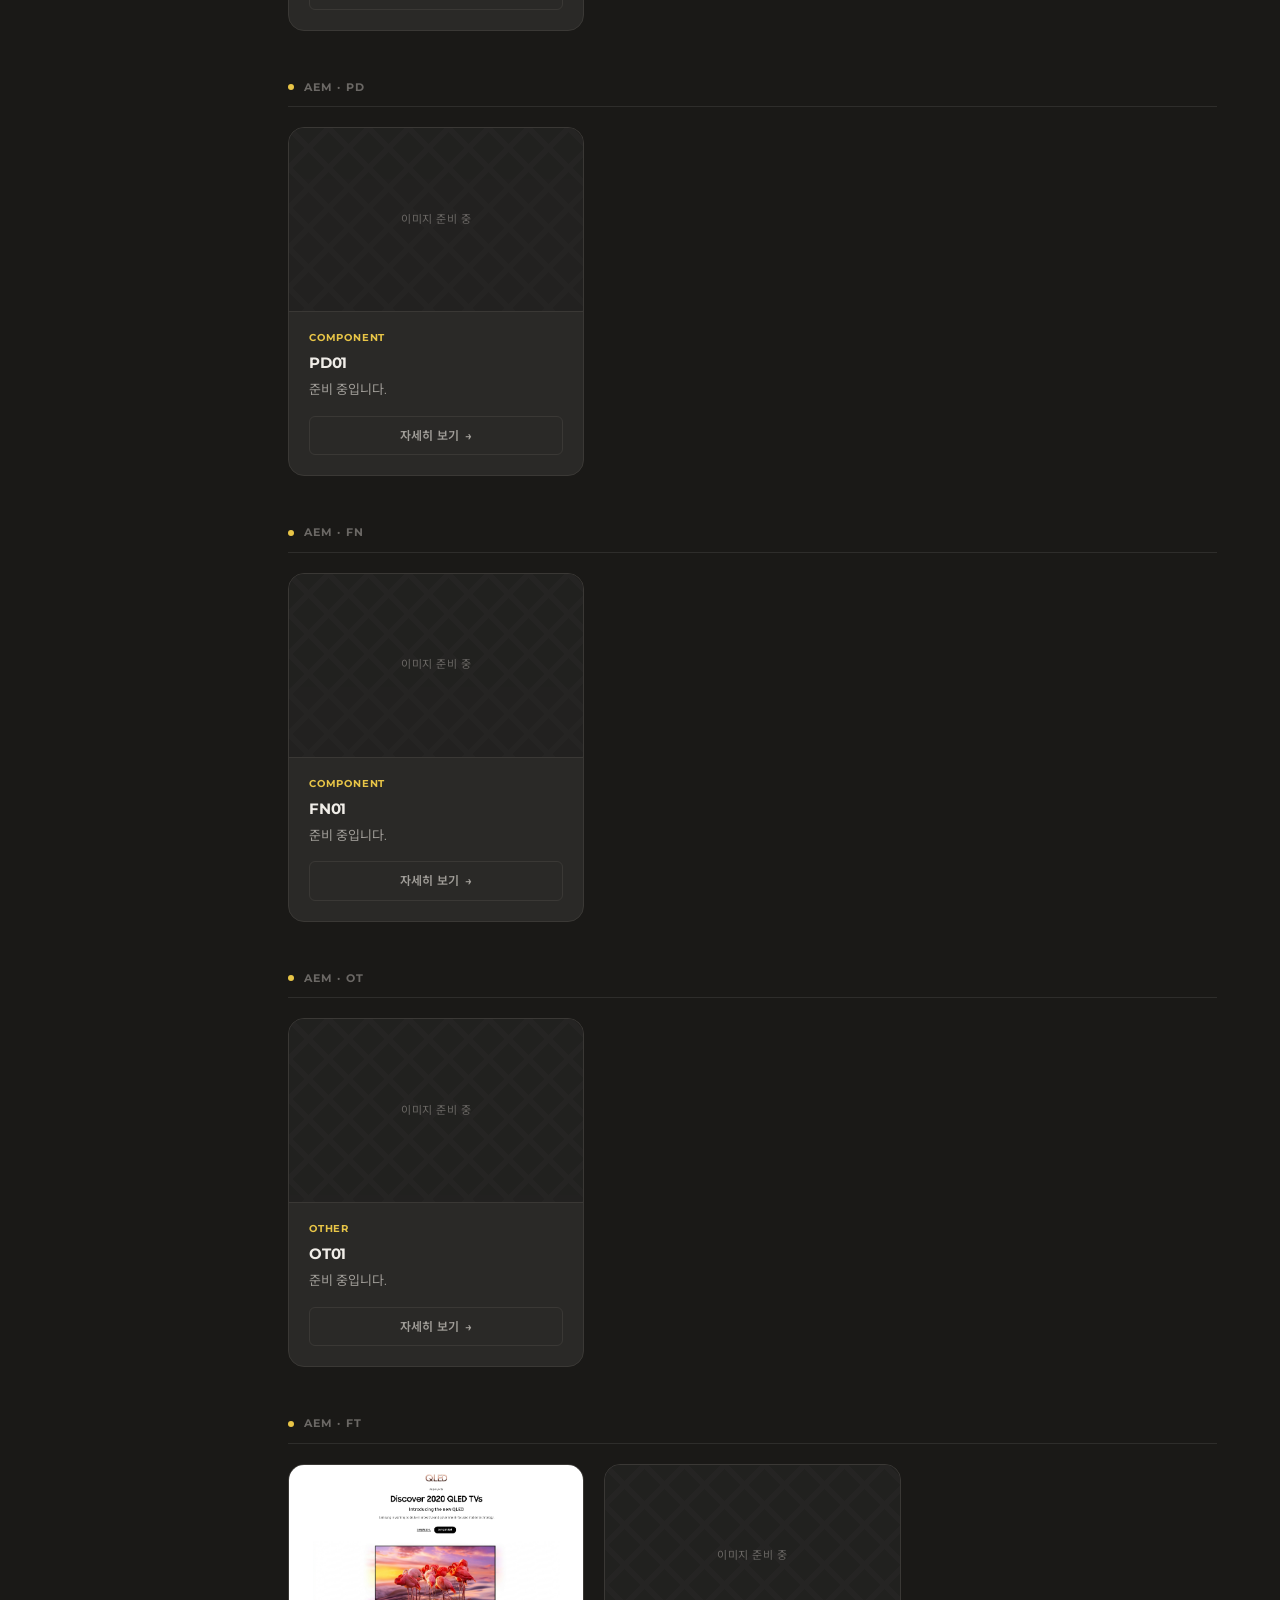
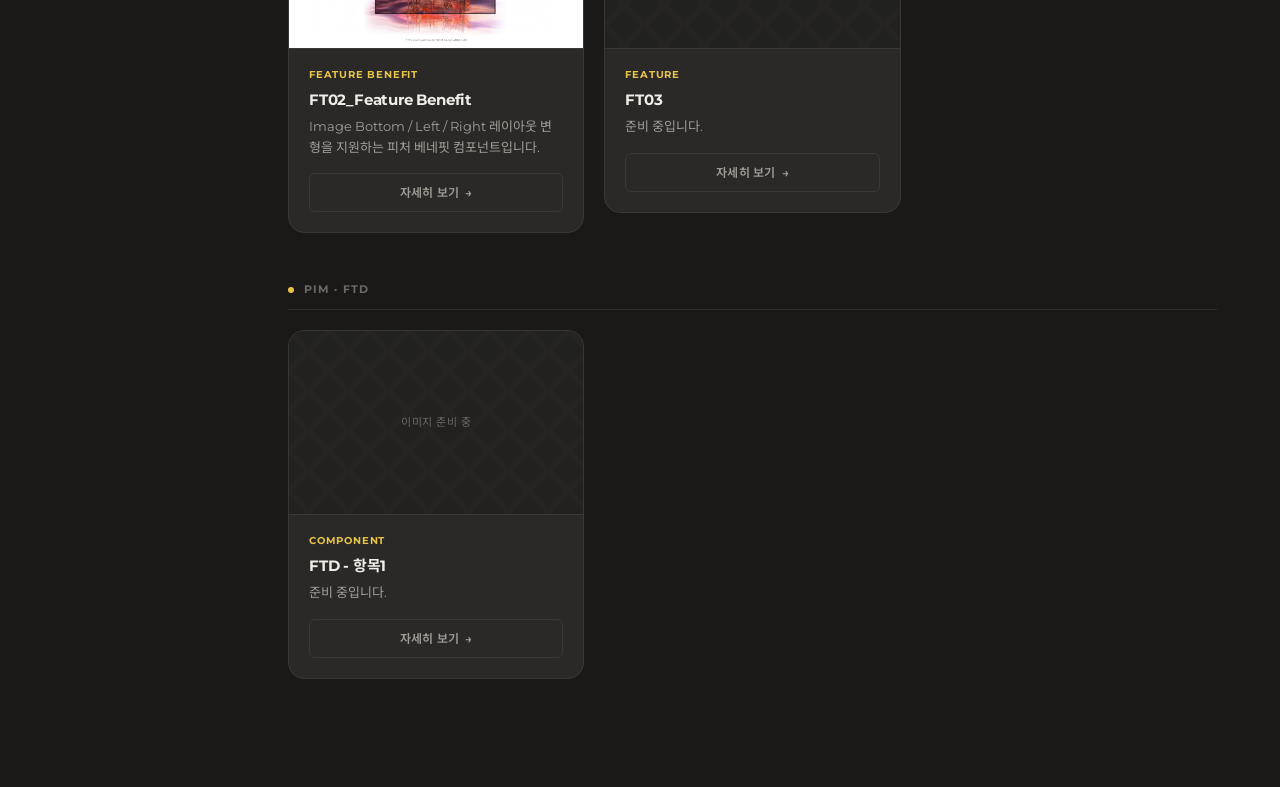
==== commit 1f70e79a: "Add files via upload" ====
--- a/index.html
+++ b/index.html
@@ -4,162 +4,479 @@
     <meta charset="UTF-8">
     <meta name="viewport" content="width=device-width, initial-scale=1.0">
     <title>컴포넌트 가이드</title>
+    <link rel="preconnect" href="https://fonts.googleapis.com">
+    <link rel="preconnect" href="https://fonts.gstatic.com" crossorigin>
+    <link rel="preconnect" href="https://cdn.jsdelivr.net">
     <link rel="stylesheet" href="css/reset.css">
     <link rel="stylesheet" href="css/style.css">
     <script src="js/script.js" defer></script>
 </head>
 <body>
 
-<div class="container">
-    <header>
-        <h1>컴포넌트 소개</h1>
-        <p class="subtitle">다양한 UI 컴포넌트를 살펴보세요</p>
-    </header>
-
-    <div class="filter-group">
-        <button class="filter-btn active" data-filter="all">전체</button>
-        <button class="filter-btn" data-filter="1depth">1Depth</button>
-        <button class="filter-btn" data-filter="2depth">2Depth</button>
+<!-- TOP NAV -->
+<nav class="top-nav">
+    <div class="nav-logo">Component<span>.</span>Guide</div>
+    <div class="nav-divider"></div>
+    <div class="nav-search">
+        <svg viewBox="0 0 16 16" fill="none" stroke="currentColor" stroke-width="1.8">
+            <circle cx="6.5" cy="6.5" r="4.5"/>
+            <path d="M10 10l3.5 3.5"/>
+        </svg>
+        Search components...
     </div>
-
-    <section class="depth-section" data-category="1depth">
-        <h2>1Depth 컴포넌트</h2>
-        <div class="grid">
-
-            <!-- ============================================================
-                 카드: 1Depth - 항목1
-                 [병렬형 조합 구조]
-                 - 1depth 라디오 4개 (data-depth="1~4")
-                 - 2depth 라디오 3개 (data-depth="A~C")
-                 - view-item의 data-combo="1depth값-2depth값" 으로 조합 매칭
-                 - 탭 이름/개수 바꿀 때: label 텍스트, data-depth 값, data-combo 값만 맞춰 수정
-            ============================================================ -->
-            <div class="card">
-                <h3>1Depth - 항목1</h3>
-                <p>요약 설명입니다.</p>
-                <div class="preview-box">
-                    <img src="img/FT02_Feature Benefit_Bottom.jpg" alt="미리보기">
-                </div>
-                <button class="view-detail">자세히 보기</button>
-                <div class="modal-data" style="display: none;">
-
-                    <!-- 1depth 라디오 -->
-                    <div class="selector-row">
-                        <span class="selector-label">Component Type</span>
-                        <div class="view-selector-group" data-selector="depth1">
-                            <input type="radio" class="tab-radio" name="p1-depth1" id="p1-d1-v1" data-depth="all" checked>
-                            <label class="tab-label" for="p1-d1-v1">ALL</label>
-
-                            <input type="radio" class="tab-radio" name="p1-depth1" id="p1-d1-v2" data-depth="2">
-                            <label class="tab-label" for="p1-d1-v2">Image Bottom</label>
-
-                            <input type="radio" class="tab-radio" name="p1-depth1" id="p1-d1-v3" data-depth="3">
-                            <label class="tab-label" for="p1-d1-v3">Image Left</label>
-
-                            <input type="radio" class="tab-radio" name="p1-depth1" id="p1-d1-v4" data-depth="4">
-                            <label class="tab-label" for="p1-d1-v4">Image Right</label>
-                        </div>
-                    </div>
-
-                    <!-- 2depth 라디오 -->
-                    <div class="selector-row">
-                        <span class="selector-label">2Depth</span>
-                        <div class="view-selector-group" data-selector="depth2">
-                            <input type="radio" class="tab-radio" name="p1-depth2" id="p1-d2-v1" data-depth="A" checked>
-                            <label class="tab-label" for="p1-d2-v1">탭A</label>
-
-                            <input type="radio" class="tab-radio" name="p1-depth2" id="p1-d2-v2" data-depth="B">
-                            <label class="tab-label" for="p1-d2-v2">탭B</label>
-
-                            <input type="radio" class="tab-radio" name="p1-depth2" id="p1-d2-v3" data-depth="C">
-                            <label class="tab-label" for="p1-d2-v3">탭C</label>
-                        </div>
-                    </div>
-
-                    <!-- 조합별 이미지: data-combo="1depth값-2depth값" / ALL은 data-combo="all" -->
-                    <div class="detail-display-area">
-                        <div class="view-item" data-combo="all">
-                            <img src="img/FT02_Feature Benefit_Bottom.jpg" alt="all-bottom">
-                            <img src="img/FT02_Feature Benefit_Left.jpg" alt="all-left">
-                            <img src="img/FT02_Feature Benefit_Right.jpg" alt="all-right">
-                        </div>
-                        <div class="view-item" data-combo="2-A"><img src="img/FT02_Feature Benefit_Bottom.jpg" alt="2-A"></div>
-                        <div class="view-item" data-combo="2-B"><img src="img/FTD16_Content 2_PC.jpg" alt="2-B"></div>
-                        <div class="view-item" data-combo="2-C"><img src="img/FTD16_Content 3_PC.jpg" alt="2-C"></div>
-                        <div class="view-item" data-combo="3-A"><img src="img/FT02_Feature Benefit_Left.jpg" alt="3-A"></div>
-                        <div class="view-item" data-combo="3-B"><img src="img/FT02_Feature Benefit_Bottom.jpg" alt="3-B"></div>
-                        <div class="view-item" data-combo="3-C"><img src="img/FTD16_Content 2_PC.jpg" alt="3-C"></div>
-                        <div class="view-item" data-combo="4-A"><img src="img/FT02_Feature Benefit_Right.jpg" alt="4-A"></div>
-                        <div class="view-item" data-combo="4-B"><img src="img/FTD16_Content 1_PC.jpg" alt="4-B"></div>
-                        <div class="view-item" data-combo="4-C"><img src="img/FT02_Feature Benefit_Bottom.jpg" alt="4-C"></div>
-                    </div>
-
-                    <p class="modal-desc">여기에 기존 프로젝트 상세 설명을 넣으시면 됩니다.</p>
-                </div>
+    <div class="nav-spacer"></div>
+    <div class="nav-links">
+        <span class="nav-link active">Components</span>
+        <span class="nav-link">Guidelines</span>
+        <span class="nav-link">About</span>
+    </div>
+</nav>
+
+<div class="layout">
+
+    <!-- SIDEBAR -->
+    <aside class="sidebar" id="sidebar">
+
+        <!-- 최상위 전체 -->
+        <div class="sidebar-item sidebar-item-all active" data-filter="all" data-group="all" data-sub="all">
+            전체
+            <span class="sidebar-count">9</span>
+        </div>
+
+        <!-- AEM -->
+        <div class="sidebar-section open" data-category="aem">
+            <div class="sidebar-section-title">
+                AEM
             </div>
-
-            <!-- 카드: 1Depth - 항목2 (단일 depth 구조 유지) -->
-            <div class="card">
-                <h3>1Depth - 항목2</h3>
-                <p>요약 설명입니다.</p>
-                <div class="preview-box">미리보기</div>
-                <button class="view-detail">자세히 보기</button>
-                <div class="modal-data" style="display: none;">
-                    <div class="view-selector-group">
-                        <input type="radio" class="tab-radio" name="proj-detail-2" id="p2-v1" checked>
-                        <label class="tab-label" for="p2-v1">1</label>
-
-                        <input type="radio" class="tab-radio" name="proj-detail-2" id="p2-v2">
-                        <label class="tab-label" for="p2-v2">2</label>
-                    </div>
-                    <div class="detail-display-area">
-                        <div class="view-item">
-                            <h4>1Depth 항목2 상세</h4>
-                            <p>항목 2에 대한 상세 내용입니다.</p>
-                            <div class="detail-img-box" style="background:#f0f8ff;">상세 이미지 영역</div>
-                        </div>
-                        <div class="view-item">
-                            <h4>1Depth 항목2 - 두 번째 뷰</h4>
-                            <p>두 번째 내용입니다.</p>
-                        </div>
-                    </div>
-                </div>
-            </div>
-
-        </div>
-    </section>
-
-    <section class="depth-section" data-category="2depth">
-        <h2>2Depth 컴포넌트</h2>
-        <div class="grid">
-            <div class="card">
-                <h3>2Depth - 항목1</h3>
-                <p>2Depth 첫 번째 요약입니다.</p>
-                <div class="preview-box">미리보기</div>
-                <button class="view-detail">자세히 보기</button>
-                <div class="modal-data" style="display: none;">
-                    <div class="view-selector-group">
-                        <input type="radio" class="tab-radio" name="proj-detail-3" id="p3-v1" checked>
-                        <label class="tab-label" for="p3-v1">1</label>
-
-                        <input type="radio" class="tab-radio" name="proj-detail-3" id="p3-v2">
-                        <label class="tab-label" for="p3-v2">2</label>
-                    </div>
-                    <div class="detail-display-area">
-                        <div class="view-item">
-                            <h4>2Depth 항목1 상세</h4>
-                            <p>2Depth 상세 내용입니다.</p>
-                            <div class="detail-img-box" style="background:#fff5e6;">2Depth 이미지</div>
-                        </div>
-                        <div class="view-item">
-                            <h4>2Depth 항목1 - 두 번째 뷰</h4>
-                            <p>두 번째 내용입니다.</p>
+            <div class="sidebar-items">
+                <!-- NV 폴더 -->
+                <div class="sidebar-folder" data-category="aem" data-group="nv">
+                    <div class="sidebar-folder-title">
+                        Navigation (NV)
+                        <span class="sidebar-arrow"><svg viewBox="0 0 12 12" fill="none" stroke="currentColor" stroke-width="1.8" stroke-linecap="round" stroke-linejoin="round"><polyline points="4.5,3 7.5,6 4.5,9"/></svg></span>
+                    </div>
+                    <div class="sidebar-folder-items">
+                        <div class="sidebar-item" data-filter="aem" data-group="nv" data-sub="0">
+                            NV01
+                        </div>
+                    </div>
+                </div>
+                <!-- CO 폴더 -->
+                <div class="sidebar-folder" data-category="aem" data-group="co">
+                    <div class="sidebar-folder-title">
+                        Common (CO)
+                        <span class="sidebar-arrow"><svg viewBox="0 0 12 12" fill="none" stroke="currentColor" stroke-width="1.8" stroke-linecap="round" stroke-linejoin="round"><polyline points="4.5,3 7.5,6 4.5,9"/></svg></span>
+                    </div>
+                    <div class="sidebar-folder-items">
+                        <div class="sidebar-item" data-filter="aem" data-group="co" data-sub="0">
+                            CO01
+                        </div>
+                    </div>
+                </div>
+                <!-- HD 폴더 -->
+                <div class="sidebar-folder" data-category="aem" data-group="hd">
+                    <div class="sidebar-folder-title">
+                        Header (HD)
+                        <span class="sidebar-arrow"><svg viewBox="0 0 12 12" fill="none" stroke="currentColor" stroke-width="1.8" stroke-linecap="round" stroke-linejoin="round"><polyline points="4.5,3 7.5,6 4.5,9"/></svg></span>
+                    </div>
+                    <div class="sidebar-folder-items">
+                        <div class="sidebar-item" data-filter="aem" data-group="hd" data-sub="0">
+                            HD01
+                        </div>
+                    </div>
+                </div>
+                <!-- PD 폴더 -->
+                <div class="sidebar-folder" data-category="aem" data-group="pd">
+                    <div class="sidebar-folder-title">
+                        Product (PD)
+                        <span class="sidebar-arrow"><svg viewBox="0 0 12 12" fill="none" stroke="currentColor" stroke-width="1.8" stroke-linecap="round" stroke-linejoin="round"><polyline points="4.5,3 7.5,6 4.5,9"/></svg></span>
+                    </div>
+                    <div class="sidebar-folder-items">
+                        <div class="sidebar-item" data-filter="aem" data-group="pd" data-sub="0">
+                            PD01
+                        </div>
+                    </div>
+                </div>
+                <!-- FN 폴더 -->
+                <div class="sidebar-folder" data-category="aem" data-group="fn">
+                    <div class="sidebar-folder-title">
+                        Function (FN)
+                        <span class="sidebar-arrow"><svg viewBox="0 0 12 12" fill="none" stroke="currentColor" stroke-width="1.8" stroke-linecap="round" stroke-linejoin="round"><polyline points="4.5,3 7.5,6 4.5,9"/></svg></span>
+                    </div>
+                    <div class="sidebar-folder-items">
+                        <div class="sidebar-item" data-filter="aem" data-group="fn" data-sub="0">
+                            FN01
+                        </div>
+                    </div>
+                </div>
+                <!-- OT 폴더 -->
+                <div class="sidebar-folder" data-category="aem" data-group="ot">
+                    <div class="sidebar-folder-title">
+                        Other (OT)
+                        <span class="sidebar-arrow"><svg viewBox="0 0 12 12" fill="none" stroke="currentColor" stroke-width="1.8" stroke-linecap="round" stroke-linejoin="round"><polyline points="4.5,3 7.5,6 4.5,9"/></svg></span>
+                    </div>
+                    <div class="sidebar-folder-items">
+                        <div class="sidebar-item" data-filter="aem" data-group="ot" data-sub="0">
+                            OT01
+                        </div>
+                    </div>
+                </div>
+                <!-- FT 폴더 -->
+                <div class="sidebar-folder" data-category="aem" data-group="ft">
+                    <div class="sidebar-folder-title">
+                        Feature (FT)
+                        <span class="sidebar-arrow"><svg viewBox="0 0 12 12" fill="none" stroke="currentColor" stroke-width="1.8" stroke-linecap="round" stroke-linejoin="round"><polyline points="4.5,3 7.5,6 4.5,9"/></svg></span>
+                    </div>
+                    <div class="sidebar-folder-items">
+                        <div class="sidebar-item" data-filter="aem" data-group="ft" data-sub="0">
+                            FT02_Feature Benefit
+                        </div>
+                        <div class="sidebar-item" data-filter="aem" data-group="ft" data-sub="1">
+                            FT03
                         </div>
                     </div>
                 </div>
             </div>
         </div>
-    </section>
+
+        <!-- PIM -->
+        <div class="sidebar-section open" data-category="pim">
+            <div class="sidebar-section-title">
+                PIM
+            </div>
+            <div class="sidebar-items">
+                <div class="sidebar-folder" data-category="pim" data-group="ftd">
+                    <div class="sidebar-folder-title">
+                        FTD
+                        <span class="sidebar-arrow"><svg viewBox="0 0 12 12" fill="none" stroke="currentColor" stroke-width="1.8" stroke-linecap="round" stroke-linejoin="round"><polyline points="4.5,3 7.5,6 4.5,9"/></svg></span>
+                    </div>
+                    <div class="sidebar-folder-items">
+                        <div class="sidebar-item" data-filter="pim" data-group="ftd" data-sub="0">
+                            FTD - 항목1
+                        </div>
+                    </div>
+                </div>
+            </div>
+        </div>
+
+    </aside>
+
+    <!-- MAIN -->
+    <main class="main-content">
+
+        <!-- PAGE HEADER -->
+        <div class="page-header">
+            <div class="page-header-eyebrow">UI Library</div>
+            <h1>컴포넌트 가이드</h1>
+            <p class="page-header-desc">다양한 UI 컴포넌트를 탐색하고 와이어프레임과 실제 디자인을 비교해보세요.</p>
+        </div>
+
+        <!-- FILTER TOOLBAR -->
+        <div class="filter-toolbar">
+            <div class="filter-toolbar-left">
+                <span class="filter-label">Filter</span>
+                <button class="filter-btn active" data-filter="all" data-group="all">전체</button>
+                <button class="filter-btn" data-filter="aem" data-group="all">AEM</button>
+                <button class="filter-btn" data-filter="pim" data-group="all">PIM</button>
+                <div class="filter-divider"></div>
+            </div>
+            <div class="sub-filter-group" id="subFilterGroup"></div>
+            <div class="filter-spacer"></div>
+            <span class="filter-count" id="filterCount">9 components</span>
+        </div>
+
+        <!-- GRID AREA -->
+        <div class="grid-area">
+
+            <!-- AEM > NV 섹션 -->
+            <section class="depth-section" data-category="aem" data-group="nv">
+                <h2>AEM · NV</h2>
+                <div class="grid">
+                    <div class="card" data-category="aem" data-group="nv" data-sub="0">
+                        <div class="card-preview-empty">
+                            <span class="card-preview-label">이미지 준비 중</span>
+                        </div>
+                        <div class="card-body">
+                            <div class="card-meta"><span class="card-category">Navigation</span></div>
+                            <h3>NV01</h3>
+                            <p>준비 중입니다.</p>
+                            <button class="view-detail">자세히 보기</button>
+                        </div>
+                        <div class="modal-data">
+                            <div class="detail-display-area">
+                                <div class="view-item" style="display:flex;">
+                                    <div style="padding:60px; text-align:center; color:#aaa; font-size:14px;">상세 이미지 준비 중</div>
+                                </div>
+                            </div>
+                        </div>
+                    </div>
+                </div>
+            </section>
+
+            <!-- AEM > CO 섹션 -->
+            <section class="depth-section" data-category="aem" data-group="co">
+                <h2>AEM · CO</h2>
+                <div class="grid">
+                    <div class="card" data-category="aem" data-group="co" data-sub="0">
+                        <div class="card-preview-empty">
+                            <span class="card-preview-label">이미지 준비 중</span>
+                        </div>
+                        <div class="card-body">
+                            <div class="card-meta"><span class="card-category">Component</span></div>
+                            <h3>CO01</h3>
+                            <p>준비 중입니다.</p>
+                            <button class="view-detail">자세히 보기</button>
+                        </div>
+                        <div class="modal-data">
+                            <div class="detail-display-area">
+                                <div class="view-item" style="display:flex;">
+                                    <div style="padding:60px; text-align:center; color:#aaa; font-size:14px;">상세 이미지 준비 중</div>
+                                </div>
+                            </div>
+                        </div>
+                    </div>
+                </div>
+            </section>
+
+            <!-- AEM > HD 섹션 -->
+            <section class="depth-section" data-category="aem" data-group="hd">
+                <h2>AEM · HD</h2>
+                <div class="grid">
+                    <div class="card" data-category="aem" data-group="hd" data-sub="0">
+                        <div class="card-preview-empty">
+                            <span class="card-preview-label">이미지 준비 중</span>
+                        </div>
+                        <div class="card-body">
+                            <div class="card-meta"><span class="card-category">Header</span></div>
+                            <h3>HD01</h3>
+                            <p>준비 중입니다.</p>
+                            <button class="view-detail">자세히 보기</button>
+                        </div>
+                        <div class="modal-data">
+                            <div class="detail-display-area">
+                                <div class="view-item" style="display:flex;">
+                                    <div style="padding:60px; text-align:center; color:#aaa; font-size:14px;">상세 이미지 준비 중</div>
+                                </div>
+                            </div>
+                        </div>
+                    </div>
+                </div>
+            </section>
+
+            <!-- AEM > PD 섹션 -->
+            <section class="depth-section" data-category="aem" data-group="pd">
+                <h2>AEM · PD</h2>
+                <div class="grid">
+                    <div class="card" data-category="aem" data-group="pd" data-sub="0">
+                        <div class="card-preview-empty">
+                            <span class="card-preview-label">이미지 준비 중</span>
+                        </div>
+                        <div class="card-body">
+                            <div class="card-meta"><span class="card-category">Component</span></div>
+                            <h3>PD01</h3>
+                            <p>준비 중입니다.</p>
+                            <button class="view-detail">자세히 보기</button>
+                        </div>
+                        <div class="modal-data">
+                            <div class="detail-display-area">
+                                <div class="view-item" style="display:flex;">
+                                    <div style="padding:60px; text-align:center; color:#aaa; font-size:14px;">상세 이미지 준비 중</div>
+                                </div>
+                            </div>
+                        </div>
+                    </div>
+                </div>
+            </section>
+
+            <!-- AEM > FN 섹션 -->
+            <section class="depth-section" data-category="aem" data-group="fn">
+                <h2>AEM · FN</h2>
+                <div class="grid">
+                    <div class="card" data-category="aem" data-group="fn" data-sub="0">
+                        <div class="card-preview-empty">
+                            <span class="card-preview-label">이미지 준비 중</span>
+                        </div>
+                        <div class="card-body">
+                            <div class="card-meta"><span class="card-category">Component</span></div>
+                            <h3>FN01</h3>
+                            <p>준비 중입니다.</p>
+                            <button class="view-detail">자세히 보기</button>
+                        </div>
+                        <div class="modal-data">
+                            <div class="detail-display-area">
+                                <div class="view-item" style="display:flex;">
+                                    <div style="padding:60px; text-align:center; color:#aaa; font-size:14px;">상세 이미지 준비 중</div>
+                                </div>
+                            </div>
+                        </div>
+                    </div>
+                </div>
+            </section>
+
+            <!-- AEM > OT 섹션 -->
+            <section class="depth-section" data-category="aem" data-group="ot">
+                <h2>AEM · OT</h2>
+                <div class="grid">
+                    <div class="card" data-category="aem" data-group="ot" data-sub="0">
+                        <div class="card-preview-empty">
+                            <span class="card-preview-label">이미지 준비 중</span>
+                        </div>
+                        <div class="card-body">
+                            <div class="card-meta"><span class="card-category">Other</span></div>
+                            <h3>OT01</h3>
+                            <p>준비 중입니다.</p>
+                            <button class="view-detail">자세히 보기</button>
+                        </div>
+                        <div class="modal-data">
+                            <div class="detail-display-area">
+                                <div class="view-item" style="display:flex;">
+                                    <div style="padding:60px; text-align:center; color:#aaa; font-size:14px;">상세 이미지 준비 중</div>
+                                </div>
+                            </div>
+                        </div>
+                    </div>
+                </div>
+            </section>
+
+            <!-- AEM > FT 섹션 -->
+            <section class="depth-section" data-category="aem" data-group="ft">
+                <h2>AEM · FT</h2>
+                <div class="grid">
+
+                    <!-- FT02_Feature Benefit -->
+                    <div class="card" data-category="aem" data-group="ft" data-sub="0">
+                        <div class="card-preview">
+                            <img src="img/FT02_Feature_Benefit_Bottom_PC.jpg" alt="Feature Benefit Bottom">
+                        </div>
+                        <div class="card-body">
+                            <div class="card-meta">
+                                <span class="card-category">Feature Benefit</span>
+                            </div>
+                            <h3>FT02_Feature Benefit</h3>
+                            <p>Image Bottom / Left / Right 레이아웃 변형을 지원하는 피처 베네핏 컴포넌트입니다.</p>
+                            <button class="view-detail">자세히 보기</button>
+                        </div>
+                        <div class="modal-data">
+                            <div class="selector-row" data-viewport-type="desktop">
+                                <span class="selector-label">Type</span>
+                                <div class="view-selector-group" data-selector="depth1">
+                                    <input type="radio" class="tab-radio" name="p1-depth1" id="p1-d1-v1" data-depth="all" checked>
+                                    <label class="tab-label" for="p1-d1-v1">ALL</label>
+                                    <input type="radio" class="tab-radio" name="p1-depth1" id="p1-d1-v2" data-depth="2">
+                                    <label class="tab-label" for="p1-d1-v2">Image Bottom</label>
+                                    <input type="radio" class="tab-radio" name="p1-depth1" id="p1-d1-v3" data-depth="3">
+                                    <label class="tab-label" for="p1-d1-v3">Image Left</label>
+                                    <input type="radio" class="tab-radio" name="p1-depth1" id="p1-d1-v4" data-depth="4">
+                                    <label class="tab-label" for="p1-d1-v4">Image Right</label>
+                                </div>
+                            </div>
+                            <div class="selector-row hidden" data-viewport-type="mobile">
+                                <span class="selector-label">Type</span>
+                                <div class="view-selector-group" data-selector="depth1-mo">
+                                    <input type="radio" class="tab-radio" name="p1-depth1-mo" id="p1-d1-mo-v1" data-depth="all-mo" checked>
+                                    <label class="tab-label" for="p1-d1-mo-v1">ALL</label>
+                                    <input type="radio" class="tab-radio" name="p1-depth1-mo" id="p1-d1-mo-v2" data-depth="mo-center">
+                                    <label class="tab-label" for="p1-d1-mo-v2">Text Center</label>
+                                    <input type="radio" class="tab-radio" name="p1-depth1-mo" id="p1-d1-mo-v3" data-depth="mo-left">
+                                    <label class="tab-label" for="p1-d1-mo-v3">Text Left</label>
+                                    <input type="radio" class="tab-radio" name="p1-depth1-mo" id="p1-d1-mo-v4" data-depth="mo-right">
+                                    <label class="tab-label" for="p1-d1-mo-v4">Text Right</label>
+                                </div>
+                            </div>
+                            <!-- 2depth 라디오 (임시 숨김) -->
+                            <div class="selector-row hidden">
+                                <span class="selector-label">2Depth</span>
+                                <div class="view-selector-group" data-selector="depth2">
+                                    <input type="radio" class="tab-radio" name="p1-depth2" id="p1-d2-v1" data-depth="A" checked>
+                                    <label class="tab-label" for="p1-d2-v1">탭A</label>
+                                    <input type="radio" class="tab-radio" name="p1-depth2" id="p1-d2-v2" data-depth="B">
+                                    <label class="tab-label" for="p1-d2-v2">탭B</label>
+                                    <input type="radio" class="tab-radio" name="p1-depth2" id="p1-d2-v3" data-depth="C">
+                                    <label class="tab-label" for="p1-d2-v3">탭C</label>
+                                </div>
+                            </div>
+                            <div class="detail-display-area-wrap">
+                            <div class="detail-display-area">
+                                <!-- Desktop -->
+                                <div class="view-item" data-combo="all">
+                                    <img src="img/FT02_Feature_Benefit_Bottom_PC.jpg" alt="all-bottom">
+                                    <img src="img/FT02_Feature_Benefit_Left_PC.jpg" alt="all-left">
+                                    <img src="img/FT02_Feature_Benefit_Right_PC.jpg" alt="all-right">
+                                </div>
+                                <div class="view-item" data-combo="2"><img src="img/FT02_Feature_Benefit_Bottom_PC.jpg" alt="2"></div>
+                                <div class="view-item" data-combo="3"><img src="img/FT02_Feature_Benefit_Left_PC.jpg" alt="3"></div>
+                                <div class="view-item" data-combo="4"><img src="img/FT02_Feature_Benefit_Right_PC.jpg" alt="4"></div>
+                                <!-- Mobile -->
+                                <div class="view-item" data-combo="all-mo">
+                                    <img src="img/FT02_Feature_Benefit_Center_MO.jpg" alt="all-mo-center">
+                                    <img src="img/FT02_Feature_Benefit_Left_MO.jpg" alt="all-mo-left">
+                                    <img src="img/FT02_Feature_Benefit_Right_MO.jpg" alt="all-mo-right">
+                                </div>
+                                <div class="view-item" data-combo="mo-center"><img src="img/FT02_Feature_Benefit_Center_MO.jpg" alt="mo-center"></div>
+                                <div class="view-item" data-combo="mo-left"><img src="img/FT02_Feature_Benefit_Left_MO.jpg" alt="mo-left"></div>
+                                <div class="view-item" data-combo="mo-right"><img src="img/FT02_Feature_Benefit_Right_MO.jpg" alt="mo-right"></div>
+                            </div>
+                            </div>
+                            <p class="modal-desc">여기에 기존 프로젝트 상세 설명을 넣으시면 됩니다.</p>
+                        </div>
+                    </div>
+
+                    <!-- FT03 준비 중 -->
+                    <div class="card" data-category="aem" data-group="ft" data-sub="1">
+                        <div class="card-preview-empty">
+                            <span class="card-preview-label">이미지 준비 중</span>
+                        </div>
+                        <div class="card-body">
+                            <div class="card-meta">
+                                <span class="card-category">Feature</span>
+                            </div>
+                            <h3>FT03</h3>
+                            <p>준비 중입니다.</p>
+                            <button class="view-detail">자세히 보기</button>
+                        </div>
+                        <div class="modal-data">
+                            <div class="detail-display-area">
+                                <div class="view-item" style="display:flex;">
+                                    <div style="padding:60px; text-align:center; color:#aaa; font-size:14px;">상세 이미지 준비 중</div>
+                                </div>
+                            </div>
+                        </div>
+                    </div>
+
+                </div>
+            </section>
+
+            <!-- PIM > FTD 섹션 -->
+            <section class="depth-section" data-category="pim" data-group="ftd">
+                <h2>PIM · FTD</h2>
+                <div class="grid">
+
+                    <div class="card" data-category="pim" data-group="ftd" data-sub="0">
+                        <div class="card-preview-empty">
+                            <span class="card-preview-label">이미지 준비 중</span>
+                        </div>
+                        <div class="card-body">
+                            <div class="card-meta">
+                                <span class="card-category">Component</span>
+                            </div>
+                            <h3>FTD - 항목1</h3>
+                            <p>준비 중입니다.</p>
+                            <button class="view-detail">자세히 보기</button>
+                        </div>
+                        <div class="modal-data">
+                            <div class="detail-display-area">
+                                <div class="view-item" style="display:flex;">
+                                    <div style="padding:60px; text-align:center; color:#aaa; font-size:14px;">상세 이미지 준비 중</div>
+                                </div>
+                            </div>
+                        </div>
+                    </div>
+
+                </div>
+            </section>
+
+        </div><!-- /grid-area -->
+    </main>
 </div>
 
 </body>
--- a/css/style.css
+++ b/css/style.css
@@ -1,90 +1,619 @@
-/* --- 배경 밀림 및 카드 들썩임 원천 차단 --- */
+@import url('https://fonts.googleapis.com/css2?family=Montserrat:wght@400;500;600;700;800&family=Noto+Sans+KR:wght@400;500;600;700;800&display=swap');
+
+/* ===========================
+   CSS VARIABLES — DARK THEME
+=========================== */
+:root {
+    --bg-base:       #1a1917;
+    --bg-surface:    #222120;
+    --bg-card:       #2a2927;
+    --bg-card-hover: #323130;
+    --bg-sidebar:    #1e1d1c;
+
+    --border:        #3a3835;
+    --border-light:  #2e2d2b;
+
+    --text-primary:   #f0ede8;
+    --text-secondary: #a09d98;
+    --text-muted:     #6b6865;
+
+    --accent:        #e8c547;   /* warm gold —포인트 컬러 */
+    --accent-dim:    rgba(232, 197, 71, 0.12);
+    --accent-hover:  #f0d060;
+
+    --modal-bg:      #ffffff;
+    --modal-text:    #1a1917;
+    --modal-border:  #e8e5e0;
+
+    --sidebar-width: 240px;
+    --header-height: 60px;
+
+    --radius-sm: 6px;
+    --radius-md: 10px;
+    --radius-lg: 16px;
+
+    --transition: 0.2s ease;
+}
+
+/* ===========================
+   BASE
+=========================== */
 html, body {
     margin: 0;
     padding: 0;
     height: 100%;
-}
-
-body.stop-scrolling {
-    overflow: hidden !important;
-}
-
-.container {
-    width: 100%;
-    max-width: 1920px;
-    margin: 0 auto;
-    padding: 60px 40px;
-    box-sizing: border-box;
-}
-
-/* --- 그리드 레이아웃 --- */
-.grid {
-    display: grid;
-    grid-template-columns: repeat(3, 1fr);
-    gap: 30px;
-    align-items: start;
-}
-
-/* --- 카드 스타일 --- */
-.card {
-    background: #fff;
-    border: 1px solid #eee;
-    border-radius: 16px;
-    padding: 24px;
-    position: relative;
-    display: flex;
-    flex-direction: column;
-    transition: transform 0.3s ease, box-shadow 0.3s ease;
-}
-
-body.stop-scrolling .card {
-    position: relative !important;
-    top: 0 !important;
-    margin-top: 0 !important;
-}
-
-.card h3 { font-size: 18px; margin-bottom: 6px; }
-.card p  { font-size: 14px; color: #666; margin-bottom: 20px; }
-
-.preview-box {
-    height: 320px;
-    margin-bottom: 20px;
-    overflow: hidden;
-    border: 1px solid #eee;
-}
-
-.preview-box img {
-    width: 100%;
-    height: 100%;
-    object-fit: contain;
-    display: block;
-}
-
-.view-detail {
-    width: 100%;
-    padding: 12px;
-    border-radius: 8px;
-    border: 1px solid #333;
-    background: #fff;
-    cursor: pointer;
-}
-
-/* --- 팝업(모달) 스타일 --- */
-.modal-overlay {
+    background: var(--bg-base);
+    color: var(--text-primary);
+    font-family: 'Montserrat', 'Noto Sans KR', -apple-system, BlinkMacSystemFont,
+                 'Segoe UI', sans-serif;
+    font-size: 14px;
+    line-height: 1.6;
+    -webkit-font-smoothing: antialiased;
+    scrollbar-gutter: stable;
+}
+
+body.stop-scrolling { overflow: hidden !important; }
+
+/* ===========================
+   TOP NAV
+=========================== */
+.top-nav {
     position: fixed;
     top: 0;
     left: 0;
+    right: 0;
+    height: var(--header-height);
+    background: var(--bg-base);
+    border-bottom: 1px solid var(--border);
+    display: flex;
+    align-items: center;
+    padding: 0 28px;
+    z-index: 100;
+    gap: 16px;
+}
+
+.nav-logo {
+    font-size: 15px;
+    font-weight: 700;
+    color: var(--text-primary);
+    letter-spacing: -0.3px;
+    white-space: nowrap;
+}
+
+.nav-logo span {
+    color: var(--accent);
+}
+
+.nav-divider {
+    width: 1px;
+    height: 20px;
+    background: var(--border);
+    flex-shrink: 0;
+}
+
+.nav-search {
+    display: flex;
+    align-items: center;
+    gap: 8px;
+    flex: 1;
+    max-width: 320px;
+    background: var(--bg-surface);
+    border: 1px solid var(--border);
+    border-radius: var(--radius-sm);
+    padding: 6px 12px;
+    color: var(--text-muted);
+    font-size: 13px;
+    cursor: text;
+    transition: border-color var(--transition);
+}
+
+.nav-search:hover { border-color: var(--border-light); }
+
+.nav-search svg {
+    width: 14px;
+    height: 14px;
+    opacity: 0.5;
+    flex-shrink: 0;
+}
+
+.nav-spacer { flex: 1; }
+
+.nav-links {
+    display: flex;
+    gap: 4px;
+}
+
+.nav-link {
+    padding: 6px 14px;
+    border-radius: var(--radius-sm);
+    font-size: 13px;
+    color: var(--text-secondary);
+    cursor: pointer;
+    transition: color var(--transition), background var(--transition);
+    font-weight: 500;
+}
+
+.nav-link:hover { color: var(--text-primary); background: var(--bg-surface); }
+.nav-link.active { color: var(--text-primary); }
+
+/* ===========================
+   LAYOUT SHELL
+=========================== */
+.layout {
+    display: flex;
+    padding-top: var(--header-height);
+    min-height: 100vh;
+}
+
+/* ===========================
+   SIDEBAR
+=========================== */
+.sidebar {
+    position: fixed;
+    top: var(--header-height);
+    left: 0;
+    width: var(--sidebar-width);
+    height: calc(100vh - var(--header-height));
+    background: var(--bg-sidebar);
+    border-right: 1px solid var(--border);
+    overflow-y: auto;
+    padding: 24px 0 40px;
+    scrollbar-width: thin;
+    scrollbar-color: var(--border) transparent;
+    z-index: 50;
+}
+
+.sidebar::-webkit-scrollbar { width: 4px; }
+.sidebar::-webkit-scrollbar-track { background: transparent; }
+.sidebar::-webkit-scrollbar-thumb { background: var(--border); border-radius: 2px; }
+
+.sidebar-section {
+    margin-bottom: 8px;
+}
+
+.sidebar-section-title {
+    display: flex;
+    align-items: center;
+    gap: 8px;
+    padding: 8px 20px;
+    font-size: 11px;
+    font-weight: 700;
+    color: var(--text-muted);
+    letter-spacing: 0.08em;
+    text-transform: uppercase;
+    cursor: pointer;
+    user-select: none;
+    transition: color var(--transition);
+}
+
+.sidebar-section-title:hover { color: var(--text-secondary); }
+
+.sidebar-arrow {
+    margin-left: auto;
+    opacity: 0.6;
+    display: flex;
+    align-items: center;
+    flex-shrink: 0;
+    transition: transform 0.3s cubic-bezier(0.4, 0, 0.2, 1);
+}
+
+.sidebar-arrow svg {
+    width: 12px;
+    height: 12px;
+}
+
+.sidebar-folder.open .sidebar-folder-title .sidebar-arrow {
+    transform: rotate(90deg);
+}
+
+.sidebar-items {
+    overflow: hidden;
+    height: 0;
+    transition: height 0.3s cubic-bezier(0.4, 0, 0.2, 1);
+}
+
+
+.sidebar-item {
+    display: flex;
+    align-items: center;
+    gap: 10px;
+    padding: 7px 20px 7px 32px;
+    font-size: 13px;
+    color: var(--text-secondary);
+    cursor: pointer;
+    transition: color var(--transition), background var(--transition);
+    border-left: 2px solid transparent;
+    margin-left: 0;
+    position: relative;
+}
+
+.sidebar-item::before {
+    content: '';
+    width: 4px;
+    height: 4px;
+    border-radius: 50%;
+    background: var(--text-muted);
+    flex-shrink: 0;
+    transition: background var(--transition);
+}
+
+.sidebar-item:hover {
+    color: var(--text-primary);
+    background: var(--bg-card);
+}
+
+.sidebar-item:hover::before { background: var(--accent); }
+
+.sidebar-item.active {
+    color: var(--accent);
+    background: var(--accent-dim);
+}
+
+.sidebar-item.active::before { background: var(--accent); }
+
+.sidebar-count {
+    margin-left: auto;
+    font-size: 11px;
+    color: var(--text-muted);
+    background: var(--bg-card);
+    padding: 1px 6px;
+    border-radius: 10px;
+}
+
+/* ===========================
+   MAIN CONTENT
+=========================== */
+.main-content {
+    margin-left: var(--sidebar-width);
+    flex: 1;
+    min-width: 0;
+}
+
+/* ===========================
+   PAGE HEADER
+=========================== */
+.page-header {
+    padding: 48px 48px 32px;
+    border-bottom: 1px solid var(--border);
+    position: relative;
+    overflow: hidden;
+}
+
+.page-header::before {
+    content: '';
+    position: absolute;
+    top: -60px;
+    right: -60px;
+    width: 320px;
+    height: 320px;
+    background: radial-gradient(circle, rgba(232,197,71,0.06) 0%, transparent 70%);
+    pointer-events: none;
+}
+
+.page-header-eyebrow {
+    font-size: 11px;
+    font-weight: 600;
+    letter-spacing: 0.1em;
+    text-transform: uppercase;
+    color: var(--accent);
+    margin-bottom: 12px;
+}
+
+.page-header h1 {
+    font-size: 36px;
+    font-weight: 800;
+    color: var(--text-primary);
+    letter-spacing: -0.8px;
+    line-height: 1.15;
+    margin-bottom: 10px;
+}
+
+.page-header-desc {
+    font-size: 14px;
+    color: var(--text-secondary);
+    max-width: 480px;
+    line-height: 1.7;
+}
+
+/* ===========================
+   FILTER TOOLBAR
+=========================== */
+.filter-toolbar {
+    display: flex;
+    align-items: center;
+    gap: 8px;
+    padding: 16px 48px;
+    border-bottom: 1px solid var(--border);
+    background: var(--bg-base);
+    position: sticky;
+    top: var(--header-height);
+    z-index: 40;
+}
+
+.filter-toolbar-left {
+    display: flex;
+    align-items: center;
+    gap: 8px;
+    flex-shrink: 0;
+}
+
+.filter-label {
+    font-size: 12px;
+    color: var(--text-muted);
+    font-weight: 500;
+    letter-spacing: 0.04em;
+    margin-right: 4px;
+}
+
+.filter-btn {
+    padding: 5px 14px;
+    border-radius: 20px;
+    border: 1px solid var(--border);
+    background: transparent;
+    color: var(--text-secondary);
+    font-size: 12px;
+    font-weight: 500;
+    cursor: pointer;
+    transition: all var(--transition);
+    white-space: nowrap;
+}
+
+.filter-btn:hover {
+    border-color: var(--text-muted);
+    color: var(--text-primary);
+}
+
+.filter-btn.active {
+    background: var(--accent);
+    border-color: var(--accent);
+    color: #1a1917;
+    font-weight: 500;
+}
+
+.filter-divider {
+    width: 1px;
+    height: 20px;
+    background: var(--border);
+    flex-shrink: 0;
+    margin: 0 12px;
+}
+
+/* Sub filters */
+.sub-filter-group {
+    display: flex;
+    align-items: center;
+    gap: 6px;
+    flex-wrap: wrap;
+}
+
+.sub-filter-btn {
+    padding: 4px 12px;
+    border-radius: 20px;
+    border: 1px solid var(--border-light);
+    background: transparent;
+    color: var(--text-muted);
+    font-size: 12px;
+    cursor: pointer;
+    transition: all var(--transition);
+}
+
+.sub-filter-btn:hover {
+    color: var(--text-secondary);
+    border-color: var(--border);
+}
+
+.sub-filter-btn.active {
+    background: var(--bg-card);
+    border-color: var(--border);
+    color: var(--text-primary);
+}
+
+.filter-spacer { flex: 1; }
+
+.filter-count {
+    font-size: 12px;
+    color: var(--text-muted);
+}
+
+/* ===========================
+   GRID AREA
+=========================== */
+.grid-area {
+    padding: 32px 48px 60px;
+}
+
+/* ===========================
+   SECTION
+=========================== */
+.depth-section { margin-bottom: 48px; }
+
+.depth-section h2 {
+    font-size: 11px;
+    font-weight: 700;
+    letter-spacing: 0.1em;
+    text-transform: uppercase;
+    color: var(--text-muted);
+    margin-bottom: 20px;
+    padding-bottom: 10px;
+    border-bottom: 1px solid var(--border-light);
+    display: flex;
+    align-items: center;
+    gap: 10px;
+}
+
+.depth-section h2::before {
+    content: '';
+    display: inline-block;
+    width: 6px;
+    height: 6px;
+    border-radius: 50%;
+    background: var(--accent);
+    flex-shrink: 0;
+}
+
+/* ===========================
+   GRID
+=========================== */
+.grid {
+    display: grid;
+    grid-template-columns: repeat(3, minmax(0, 1fr));
+    gap: 20px;
+    align-items: start;
+}
+
+/* ===========================
+   CARD
+=========================== */
+.card {
+    background: var(--bg-card);
+    border: 1px solid var(--border);
+    border-radius: var(--radius-lg);
+    overflow: hidden;
+    display: flex;
+    flex-direction: column;
+    cursor: default;
+}
+
+/* Card preview */
+.card-preview {
+    width: 100%;
+    aspect-ratio: 16 / 10;
+    background: var(--bg-surface);
+    overflow: hidden;
+    position: relative;
+    border-bottom: 1px solid var(--border);
+}
+
+.card-preview img {
     width: 100%;
     height: 100%;
-    background-color: rgba(0, 0, 0, 0.4);
-    backdrop-filter: blur(12px);
+    object-fit: cover;
+    display: block;
+}
+
+/* Empty preview */
+.card-preview-empty {
+    width: 100%;
+    aspect-ratio: 16 / 10;
+    background: var(--bg-surface);
+    border-bottom: 1px solid var(--border);
+    display: flex;
+    align-items: center;
+    justify-content: center;
+    position: relative;
+    overflow: hidden;
+}
+
+.card-preview-empty::before {
+    content: '';
+    position: absolute;
+    inset: 0;
+    background:
+        linear-gradient(135deg, transparent 45%, var(--border-light) 45%, var(--border-light) 55%, transparent 55%),
+        linear-gradient(45deg,  transparent 45%, var(--border-light) 45%, var(--border-light) 55%, transparent 55%);
+    background-size: 40px 40px;
+    opacity: 0.3;
+}
+
+.card-preview-label {
+    font-size: 11px;
+    color: var(--text-muted);
+    letter-spacing: 0.05em;
+    position: relative;
+    z-index: 1;
+}
+
+/* Card body */
+.card-body {
+    padding: 18px 20px 20px;
+    display: flex;
+    flex-direction: column;
+    flex: 1;
+}
+
+.card-meta {
+    display: flex;
+    align-items: center;
+    justify-content: space-between;
+    margin-bottom: 6px;
+}
+
+.card-category {
+    font-size: 10px;
+    font-weight: 700;
+    letter-spacing: 0.08em;
+    text-transform: uppercase;
+    color: var(--accent);
+}
+
+.card h3 {
+    font-size: 15px;
+    font-weight: 700;
+    color: var(--text-primary);
+    letter-spacing: -0.2px;
+    margin-bottom: 6px;
+    line-height: 1.4;
+}
+
+.card p {
+    font-size: 13px;
+    color: var(--text-secondary);
+    line-height: 1.6;
+    flex: 1;
+    margin-bottom: 16px;
+}
+
+/* View detail button */
+.view-detail {
+    width: 100%;
+    padding: 9px 16px;
+    border-radius: var(--radius-sm);
+    border: 1px solid var(--border);
+    background: transparent;
+    color: var(--text-secondary);
+    font-size: 12px;
+    font-weight: 600;
+    cursor: pointer;
+    transition: all var(--transition);
+    letter-spacing: 0.02em;
+    display: flex;
+    align-items: center;
+    justify-content: center;
+    gap: 6px;
+}
+
+.view-detail::after {
+    content: '→';
+    transition: transform var(--transition);
+}
+
+.view-detail:hover {
+    border-color: var(--accent);
+    color: var(--accent);
+    background: var(--accent-dim);
+}
+
+.view-detail:hover::after { transform: translateX(3px); }
+
+/* hidden card data */
+.modal-data { display: none; }
+
+/* ===========================
+   MODAL OVERLAY
+=========================== */
+.modal-overlay {
+    position: fixed;
+    inset: 0;
+    background: rgba(0,0,0,0.1);
+    backdrop-filter: blur(10px);
+    -webkit-backdrop-filter: blur(10px);
     display: flex;
     align-items: center;
     justify-content: center;
     z-index: 9999;
     opacity: 0;
     visibility: hidden;
-    transition: opacity 0.4s ease;
+    transition: opacity 0.35s ease, visibility 0.35s ease;
 }
 
 .modal-overlay.active {
@@ -92,94 +621,257 @@
     visibility: visible;
 }
 
+/* ===========================
+   MODAL CONTENT — LIGHT
+=========================== */
 .modal-content {
     position: relative;
+    background: var(--modal-bg);
+    color: var(--modal-text);
+    width: 92%;
+    max-width: 1376px;
+    max-height: 90vh;
+    border-radius: 20px;
+    padding: 48px 48px 36px;
+    overflow-y: hidden;
+    transform: translateY(16px) scale(0.99);
+    transition: transform 0.35s ease;
+    box-shadow: 0 40px 100px rgba(0,0,0,0.5);
+}
+
+.modal-overlay.active .modal-content {
+    transform: translateY(0) scale(1);
+}
+
+
+/* Modal header */
+.modal-header {
+    display: flex;
+    align-items: center;
+    justify-content: space-between;
+    margin-bottom: 20px;
+}
+
+.viewport-toggle {
+    display: flex;
+    gap: 4px;
+    background: #f5f3f0;
+    border-radius: 20px;
+    padding: 3px;
+}
+
+.viewport-btn {
+    padding: 5px 14px;
+    border-radius: 20px;
+    border: 1px solid transparent;
+    background: transparent;
+    color: #888;
+    font-size: 12px;
+    font-weight: 500;
+    cursor: pointer;
+    transition: all 0.2s ease;
+}
+
+.viewport-btn.active {
     background: #fff;
-    width: 90%;
-    max-width: 1280px;
-    max-height: 90vh;
-    border-radius: 24px;
-    padding: 50px;
-    overflow-y: auto;
-    transform: translateY(20px);
-    transition: transform 0.4s ease;
-}
-
-.modal-overlay.active .modal-content {
-    transform: translateY(0);
+    color: #1a1917;
+    border: 1px solid #e0e0e0;
+}
+
+.close-modal {
+    width: 44px;
+    height: 44px;
+    border-radius: 50%;
+    background: transparent;
+    color: #999;
+    font-size: 24px;
+    display: flex;
+    align-items: center;
+    justify-content: center;
+    cursor: pointer;
+    border: none;
+    line-height: 1;
+    transition: color 0.2s ease, transform 0.3s ease;
+}
+
+.close-modal:hover {
+    color: #111;
+    transform: rotate(90deg);
+}
+
+/* Modal tabs */
+.selector-row {
+    display: flex;
+    align-items: center;
+    gap: 16px;
+    margin-bottom: 10px;
+}
+
+.selector-label {
+    font-size: 12px;
+    font-weight: 700;
+    color: #888;
+    text-transform: uppercase;
+    letter-spacing: 0.06em;
+    white-space: nowrap;
+    min-width: 120px;
+}
+
+.view-selector-group {
+    display: flex;
+    gap: 6px;
+    margin-bottom: 14px;
+    flex-wrap: wrap;
+}
+
+.selector-row .view-selector-group { margin-bottom: 0; }
+
+.tab-radio { display: none; }
+
+.tab-label {
+    display: inline-block;
+    padding: 5px 16px;
+    border-radius: 6px;
+    border: 1px solid #ddd;
+    background: #fff;
+    color: #555;
+    font-size: 13px;
+    font-weight: 500;
+    cursor: pointer;
+    transition: all var(--transition);
+}
+
+.tab-label:hover { border-color: #bbb; color: #222; }
+
+.tab-radio:checked + .tab-label {
+    background: #1a1917;
+    border-color: #1a1917;
+    color: #fff;
+}
+
+/* Modal image area */
+.detail-display-area {
+    width: 100%;
+    height: 720px;
+    margin: 14px 0;
+    border: 1px solid #eee;
+    border-radius: var(--radius-md);
+    overflow: hidden;
+    background: #f9f9f7;
+    display: flex;
+    flex-direction: column;
+    align-items: center;
+}
+
+.detail-display-area .view-item {
+    display: none;
+    width: 100%;
+    justify-content: center;
+    align-items: center;
+}
+
+.detail-display-area .view-item img {
+    width: 100%;
+    height: auto;
+    display: block;
+}
+
+.detail-display-area.is-all-mode {
+    overflow-y: scroll;
+    justify-content: flex-start;
+    align-items: flex-start;
+    scrollbar-width: thin;
+    scrollbar-color: #ccc transparent;
+}
+
+.detail-display-area.is-all-mode .view-item[data-combo="all"] {
+    flex-direction: column;
+    align-items: center;
+    height: auto;
+}
+
+.detail-display-area.is-all-mode .view-item[data-combo="all"] img {
+    width: 100%;
+    height: auto;
+    object-fit: contain;
+    flex-shrink: 0;
 }
 
 .modal-desc {
-    margin-top: 12px;
-    font-size: 14px;
-    color: #666;
-}
-
-/* --- Wireframe 토글 버튼 (모달 오른쪽 하단 고정) --- */
+    margin-top: 0;
+    font-size: 13px;
+    color: #888;
+    line-height: 1.6;
+    flex: 1;
+}
+
+/* ===========================
+   WIREFRAME TOGGLE — MODAL
+=========================== */
 .wireframe-toggle-wrap {
     display: flex;
-    justify-content: flex-end;
+    justify-content: space-between;
     align-items: center;
     gap: 10px;
     padding: 16px 0 0;
-    background: #fff;
+}
+
+.wireframe-toggle-right {
+    display: flex;
+    align-items: center;
+    gap: 10px;
+    flex-shrink: 0;
 }
 
 .wireframe-toggle-label {
-    font-size: 13px;
-    color: #666;
+    font-size: 12px;
+    color: #888;
+    font-weight: 500;
 }
 
 .wireframe-toggle {
     display: flex;
     align-items: center;
     gap: 8px;
-    padding: 6px 14px 6px 8px;
-    border-radius: 30px;
-    border: 1px solid #333;
+    padding: 5px 12px 5px 8px;
+    border-radius: 20px;
+    border: 1px solid #ddd;
     background: #fff;
     cursor: pointer;
-    font-size: 13px;
-    color: #333;
-    transition: background 0.2s, color 0.2s, border-color 0.2s;
-}
-
-/* On 상태 */
+    font-size: 12px;
+    color: #555;
+    font-weight: 500;
+    transition: all var(--transition);
+}
+
+.toggle-text {
+    min-width: 20px;
+    text-align: left;
+}
+
 .wireframe-toggle[data-state="on"] {
-    background: #fff;
-    color: #999;
-    border-color: #ddd;
-}
-
-/* Off 상태 */
-.wireframe-toggle[data-state="off"] {
-    background: #fff;
-    color: #999;
-    border-color: #ddd;
-}
-
-/* 토글 트랙 */
+    border-color: #1a1917;
+    background: #1a1917;
+    color: #fff;
+}
+
 .toggle-track {
     position: relative;
-    width: 32px;
-    height: 18px;
-    border-radius: 9px;
-    background: #eee;
-    border: 1px solid #ddd;
+    width: 28px;
+    height: 16px;
+    border-radius: 8px;
+    background: #e0e0e0;
     display: inline-block;
     transition: background 0.2s;
-}
-
-.wireframe-toggle[data-state="off"] .toggle-track {
-    background: #fff;
-    border-color: #ddd;
-}
-
-/* 토글 썸 */
+    flex-shrink: 0;
+}
+
+.wireframe-toggle[data-state="on"] .toggle-track { background: #e8c547; }
+
 .toggle-thumb {
     position: absolute;
-    top: 3px;
-    left: 3px;
+    top: 2px;
+    left: 2px;
     width: 12px;
     height: 12px;
     border-radius: 50%;
@@ -187,178 +879,145 @@
     transition: transform 0.2s;
 }
 
-.wireframe-toggle[data-state="on"] .toggle-thumb {
-    transform: translateX(14px);
-    background: #bbb;
-}
-
-.wireframe-toggle[data-state="off"] .toggle-thumb {
-    transform: translateX(0);
-    background: #bbb;
-}
-
-/* --- 메인 필터 버튼 --- */
-.filter-group {
-    display: flex;
-    gap: 12px;
-    margin-bottom: 20px;
-}
-
-.filter-btn {
-    padding: 8px 24px;
-    border-radius: 30px;
-    border: 1px solid #ddd;
-    background: #fff;
+.wireframe-toggle[data-state="on"] .toggle-thumb { transform: translateX(12px); }
+
+/* ===========================
+   UTILITIES
+=========================== */
+.hidden { display: none !important; }
+
+/* 최상위 전체 아이템 */
+.sidebar-item-all {
+    margin: 0 0 8px;
+    padding: 10px 20px 10px 20px;
+    font-size: 13px;
+    font-weight: 700;
+    border-bottom: 1px solid var(--border);
+}
+
+/* 폴더 (2depth) */
+.sidebar-folder {
+    margin-bottom: 2px;
+}
+
+.sidebar-folder-title {
+    display: flex;
+    align-items: center;
+    gap: 8px;
+    padding: 7px 20px 7px 32px;
+    font-size: 12px;
+    font-weight: 600;
+    color: var(--text-secondary);
     cursor: pointer;
-    transition: 0.2s;
-    font-size: 14px;
-}
-
-.filter-btn.active {
-    background: #333;
-    color: #fff;
-    border-color: #333;
-}
-
-/* --- 서브 필터 버튼 --- */
-.sub-filter-group {
-    display: flex;
-    gap: 8px;
-    margin-bottom: 40px;
-    padding-left: 10px;
-    border-left: 2px solid #eee;
-}
-
-.sub-filter-btn {
-    padding: 6px 16px;
-    border-radius: 20px;
-    border: 1px solid #eee;
-    background: #f9f9f9;
-    cursor: pointer;
-    font-size: 13px;
-    transition: 0.2s;
-}
-
-.sub-filter-btn.active {
-    background: #666;
-    color: #fff;
-    border-color: #666;
-}
-
-/* --- 모달 탭 라디오 행 (병렬 depth 구조) --- */
-.selector-row {
-    display: flex;
-    align-items: center;
-    gap: 16px;
-    margin-bottom: 12px;
-}
-
-.selector-label {
-    font-size: 13px;
-    font-weight: 600;
-    color: #333;
-    white-space: nowrap;
-    min-width: 56px;
-}
-
-/* --- 라디오 탭 버튼 --- */
-.view-selector-group {
-    display: flex;
-    gap: 8px;
-    margin-bottom: 16px;
-}
-
-.selector-row .view-selector-group {
-    margin-bottom: 0;
-}
-
-.tab-radio {
-    display: none;
-}
-
-.tab-label {
-    display: inline-block;
-    padding: 6px 20px;
-    border-radius: 6px;
-    border: 1px solid #333;
-    background: #fff;
-    color: #333;
-    font-size: 14px;
-    cursor: pointer;
-    transition: background 0.2s, color 0.2s;
-}
-
-.tab-radio:checked + .tab-label {
-    background: #333;
-    color: #fff;
-}
-
-/* --- 상세 이미지 영역 --- */
-.detail-display-area {
-    width: 100%;
-    margin: 15px auto;
-    border: 1px solid #eee;
-    padding: 0;
-    background-color: transparent;
-    display: flex;
-    flex-direction: column;
+    user-select: none;
+    transition: color var(--transition);
+}
+
+.sidebar-folder-title:hover { color: var(--text-primary); }
+
+.sidebar-folder-title.active {
+    color: var(--accent);
+    background: var(--accent-dim);
+}
+
+.sidebar-folder-title .sidebar-arrow {
+    margin-left: auto;
+    opacity: 0.6;
+    display: flex;
+    align-items: center;
+    flex-shrink: 0;
+    transition: transform 0.3s cubic-bezier(0.4, 0, 0.2, 1);
+}
+
+.sidebar-folder-items {
+    overflow: hidden;
+    height: 0;
+    transition: height 0.3s cubic-bezier(0.4, 0, 0.2, 1);
+}
+
+.sidebar-folder-items .sidebar-item {
+    padding-left: 44px;
+}
+
+/* ===========================
+   MODAL — MOBILE MODE
+=========================== */
+.detail-display-area.is-mobile-mode {
+    position: relative;
+    width: 100%;
+    height: 720px;
+    margin: 14px auto;
+    overflow: hidden;
+    flex-direction: row;
+    align-items: center;
     justify-content: center;
-    align-items: center;
-}
-
-.detail-display-area .view-item {
-    display: none;
-    width: 100%;
+    will-change: contents;
+}
+
+.detail-display-area.is-mobile-mode .view-item {
+    position: absolute;
+    top: 0;
+    left: 0;
+    width: 100%;
+    height: 100%;
+    display: flex !important;
+    align-items: center;
     justify-content: center;
-    align-items: center;
-}
-
-.detail-display-area .view-item img {
-    width: 100%;
-    height: auto;
+    visibility: hidden;
+    opacity: 0;
+    transition: opacity 0.2s ease;
+    will-change: opacity;
+}
+
+.detail-display-area.is-mobile-mode .view-item.is-active {
+    visibility: visible;
+    opacity: 1;
+}
+
+.detail-display-area.is-mobile-mode .view-item img {
+    width: auto;
+    height: 100%;
     display: block;
-    margin: 0 auto;
-    transition: opacity 0.2s ease;
-}
-
-/* --- ALL 뷰: detail-display-area가 스크롤 컨테이너 --- */
-.detail-display-area.is-all-mode {
-    height: 720px;
-    overflow-y: scroll;
-    justify-content: flex-start;
-    align-items: flex-start;
-    scrollbar-width: thin;
-    scrollbar-color: #333 transparent;
-}
-
-.detail-display-area.is-all-mode::-webkit-scrollbar {
-    width: 6px;
-}
-
-.detail-display-area.is-all-mode::-webkit-scrollbar-track {
-    background: transparent;
-}
-
-.detail-display-area.is-all-mode::-webkit-scrollbar-thumb {
-    background: #333;
-    border-radius: 3px;
-}
-
-.detail-display-area.is-all-mode::-webkit-scrollbar-thumb:hover {
-    background: #666;
-}
-
-.detail-display-area.is-all-mode .view-item[data-combo="all"] {
-    height: auto;
-    flex-direction: column;
-    align-items: center;
-}
-
-.detail-display-area.is-all-mode .view-item[data-combo="all"] img {
-    width: 100%;
-    height: auto;
+    transform: translateZ(0);
+}
+
+/* MO ALL — 3컬럼 */
+.detail-display-area.is-mobile-mode.is-all-mode {
+    display: flex;
+    width: 100%;
+    overflow-y: hidden;
+    overflow-x: hidden;
+    flex-direction: row;
+    align-items: center;
+    justify-content: space-between;
+}
+
+.detail-display-area.is-mobile-mode.is-all-mode .view-item[data-combo="all-mo"] {
+    display: flex !important;
+    width: 100%;
+    height: 100%;
+    justify-content: space-between;
+    align-items: center;
+}
+
+.detail-display-area.is-mobile-mode.is-all-mode .view-item[data-combo="all-mo"] img {
+    width: auto;
+    height: 100%;
     object-fit: contain;
-    flex-shrink: 0;
-}
-
-.hidden { display: none !important; }
+}
+
+/* ===========================
+   OUTLINE 제거 (웨일/크로미움)
+=========================== */
+.tab-radio:focus,
+.tab-radio:focus-visible {
+    outline: none;
+}
+
+.view-selector-group:focus-within {
+    outline: none;
+}
+
+.modal-header {
+    outline: none;
+}
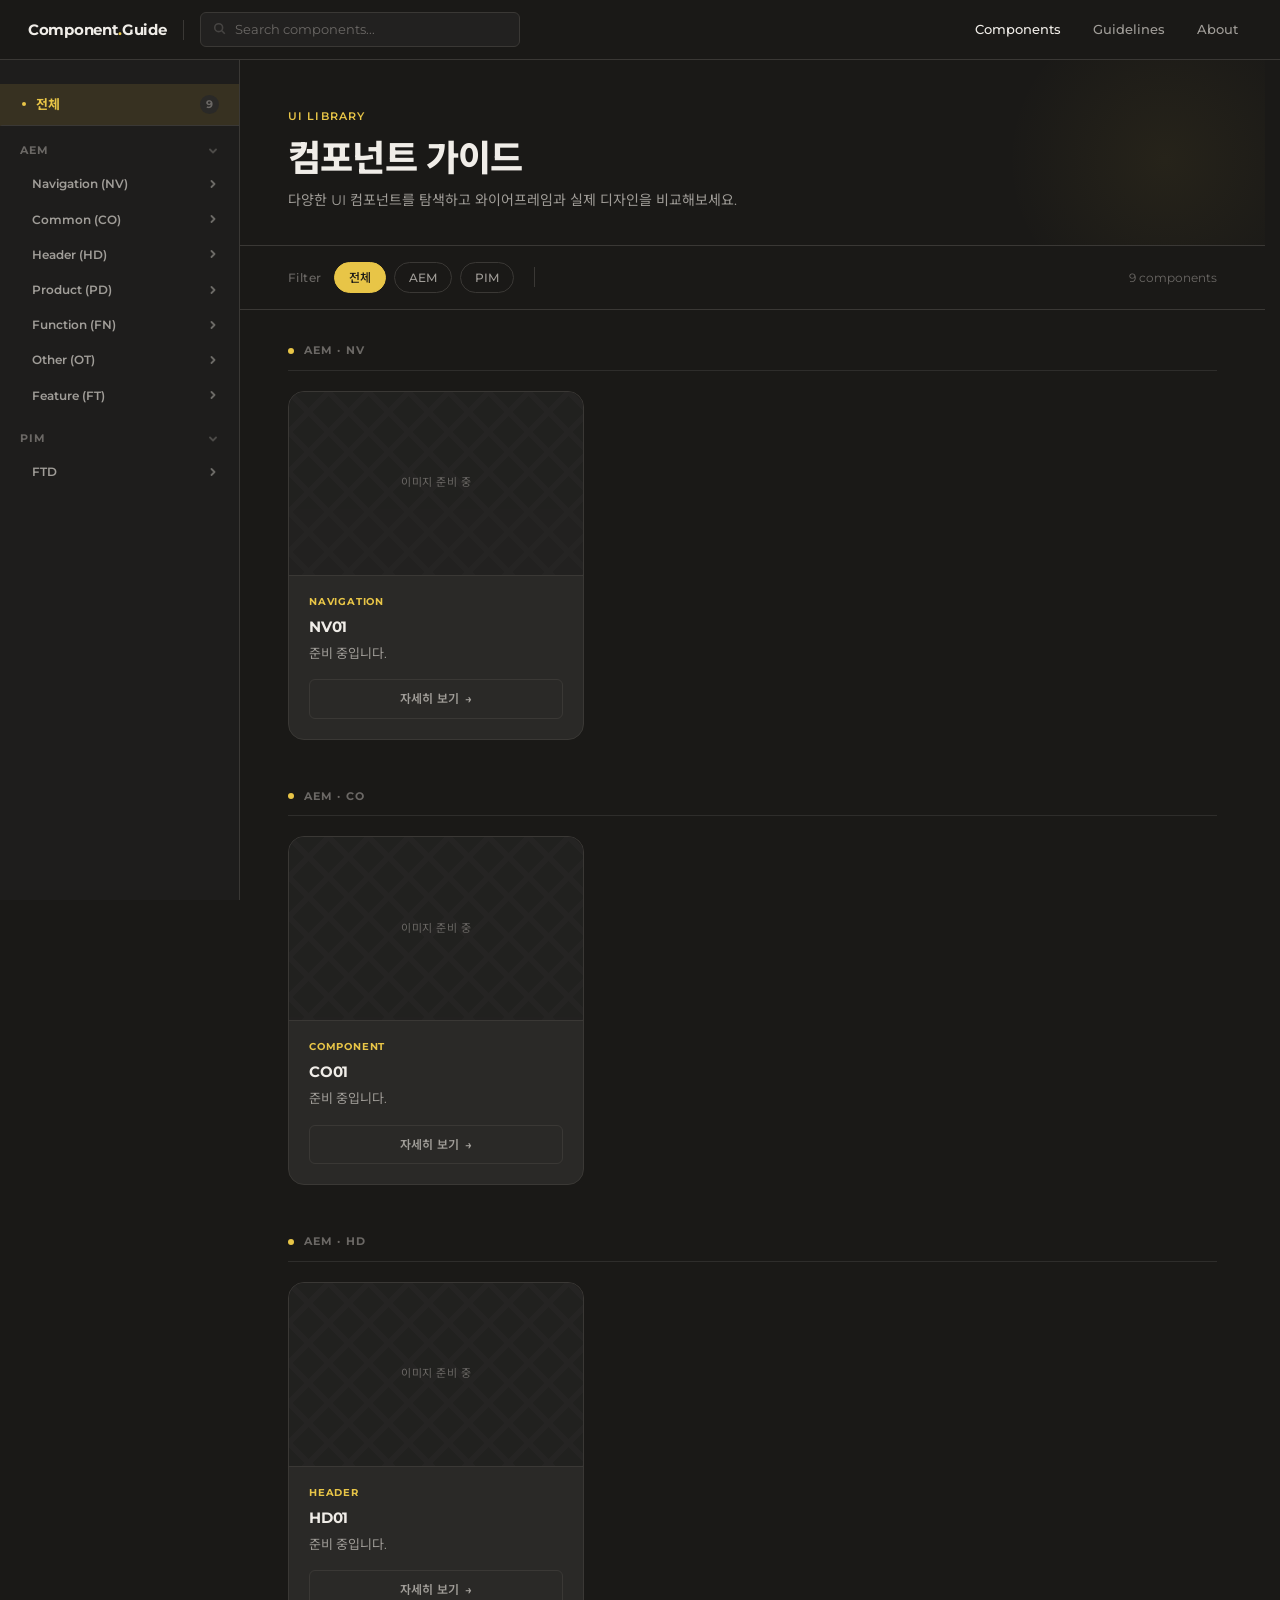
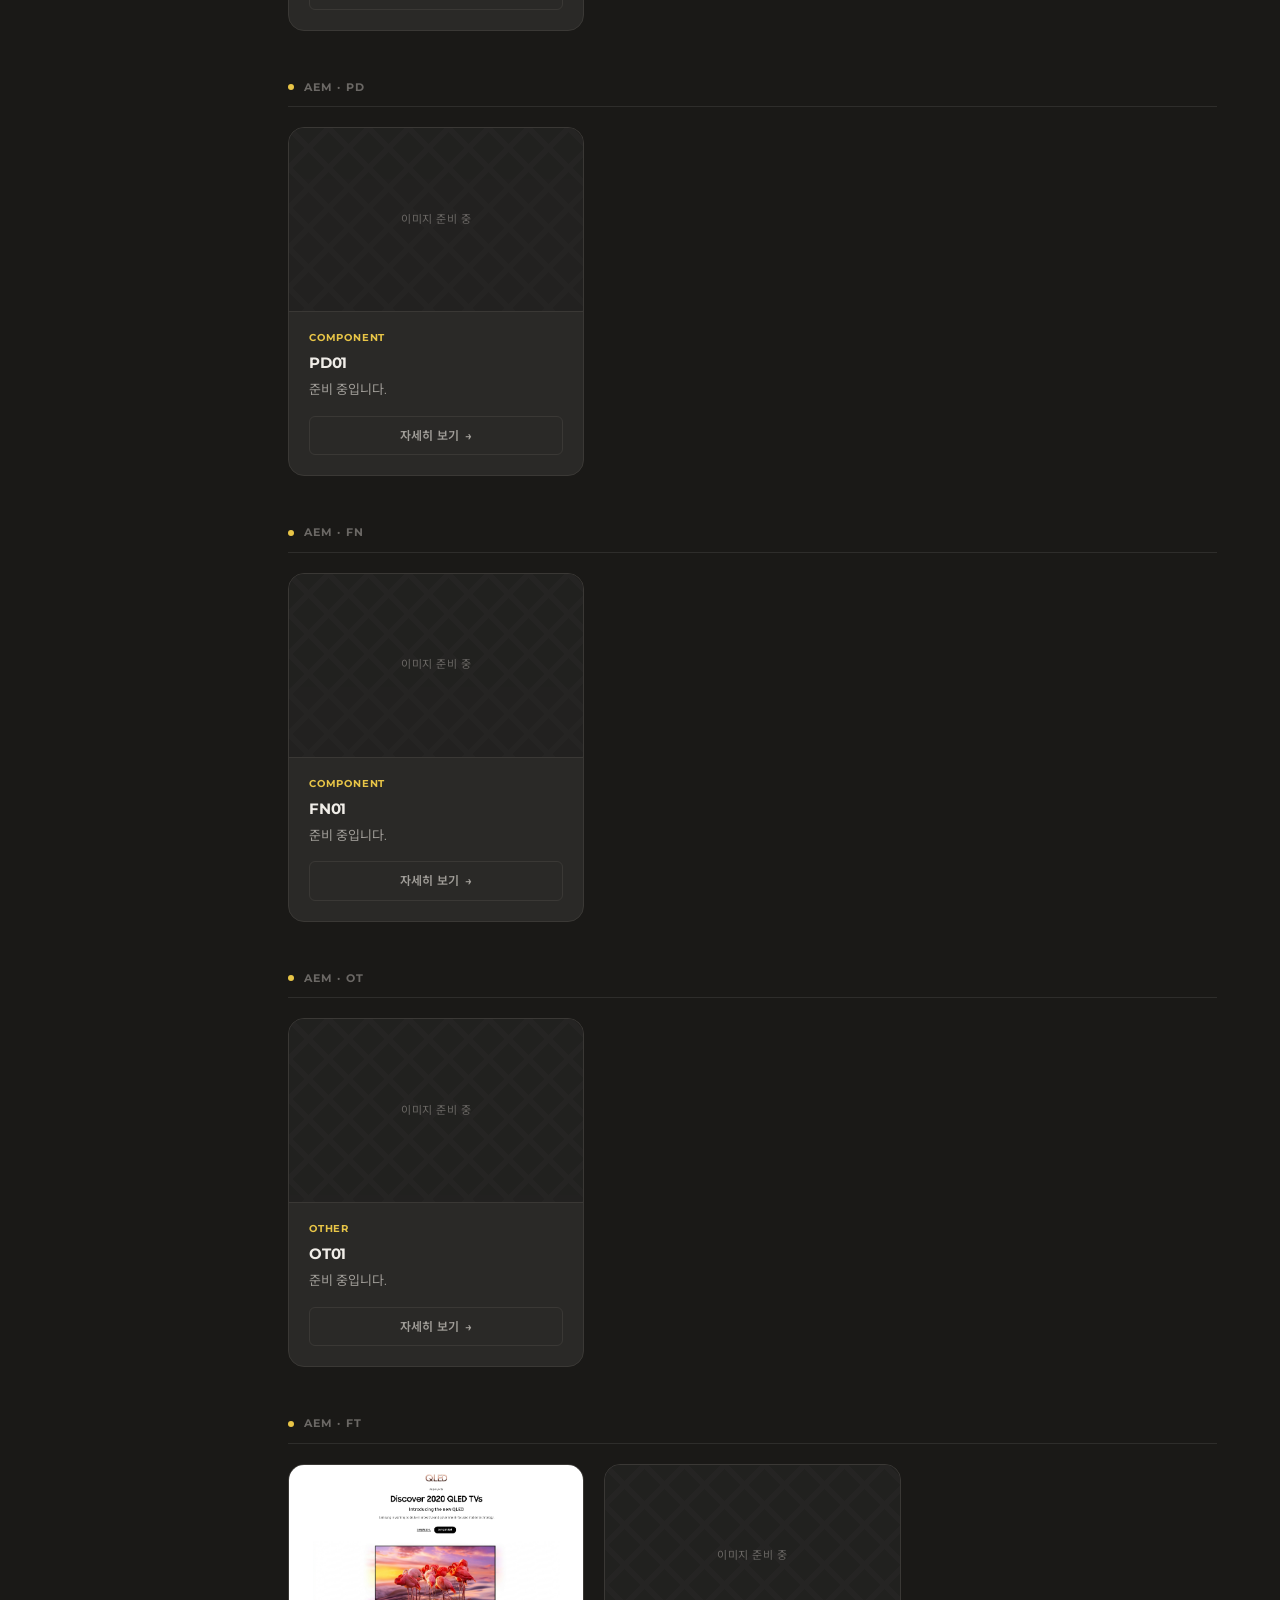
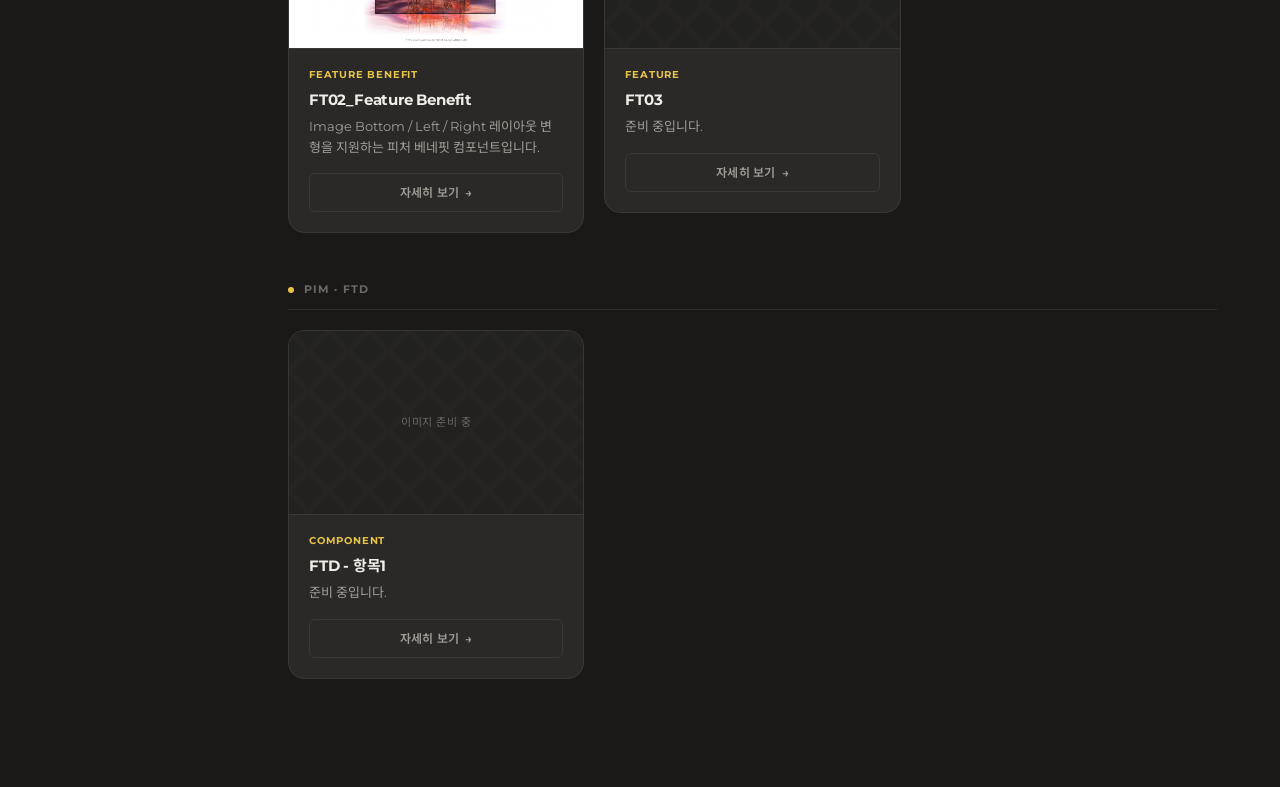
==== commit bc53601b: "Add files via upload" ====
--- a/index.html
+++ b/index.html
@@ -47,6 +47,7 @@
         <div class="sidebar-section open" data-category="aem">
             <div class="sidebar-section-title">
                 AEM
+                <span class="sidebar-arrow"><svg viewBox="0 0 12 12" fill="none" stroke="currentColor" stroke-width="1.8" stroke-linecap="round" stroke-linejoin="round"><polyline points="4.5,3 7.5,6 4.5,9"/></svg></span>
             </div>
             <div class="sidebar-items">
                 <!-- NV 폴더 -->
@@ -143,6 +144,7 @@
         <div class="sidebar-section open" data-category="pim">
             <div class="sidebar-section-title">
                 PIM
+                <span class="sidebar-arrow"><svg viewBox="0 0 12 12" fill="none" stroke="currentColor" stroke-width="1.8" stroke-linecap="round" stroke-linejoin="round"><polyline points="4.5,3 7.5,6 4.5,9"/></svg></span>
             </div>
             <div class="sidebar-items">
                 <div class="sidebar-folder" data-category="pim" data-group="ftd">
@@ -480,4 +482,4 @@
 </div>
 
 </body>
-</html>
+</html>
--- a/css/style.css
+++ b/css/style.css
@@ -17,7 +17,7 @@
     --text-secondary: #a09d98;
     --text-muted:     #6b6865;
 
-    --accent:        #e8c547;   /* warm gold —포인트 컬러 */
+    --accent:        #e8c547;
     --accent-dim:    rgba(232, 197, 71, 0.12);
     --accent-hover:  #f0d060;
 
@@ -80,9 +80,7 @@
     white-space: nowrap;
 }
 
-.nav-logo span {
-    color: var(--accent);
-}
+.nav-logo span { color: var(--accent); }
 
 .nav-divider {
     width: 1px;
@@ -167,9 +165,7 @@
 .sidebar::-webkit-scrollbar-track { background: transparent; }
 .sidebar::-webkit-scrollbar-thumb { background: var(--border); border-radius: 2px; }
 
-.sidebar-section {
-    margin-bottom: 8px;
-}
+.sidebar-section { margin-bottom: 8px; }
 
 .sidebar-section-title {
     display: flex;
@@ -206,12 +202,15 @@
     transform: rotate(90deg);
 }
 
+.sidebar-section.open .sidebar-section-title .sidebar-arrow {
+    transform: rotate(90deg);
+}
+
 .sidebar-items {
     overflow: hidden;
     height: 0;
     transition: height 0.3s cubic-bezier(0.4, 0, 0.2, 1);
 }
-
 
 .sidebar-item {
     display: flex;
@@ -378,7 +377,6 @@
     margin: 0 12px;
 }
 
-/* Sub filters */
 .sub-filter-group {
     display: flex;
     align-items: center;
@@ -418,9 +416,7 @@
 /* ===========================
    GRID AREA
 =========================== */
-.grid-area {
-    padding: 32px 48px 60px;
-}
+.grid-area { padding: 32px 48px 60px; }
 
 /* ===========================
    SECTION
@@ -474,7 +470,6 @@
     cursor: default;
 }
 
-/* Card preview */
 .card-preview {
     width: 100%;
     aspect-ratio: 16 / 10;
@@ -491,7 +486,6 @@
     display: block;
 }
 
-/* Empty preview */
 .card-preview-empty {
     width: 100%;
     aspect-ratio: 16 / 10;
@@ -523,7 +517,6 @@
     z-index: 1;
 }
 
-/* Card body */
 .card-body {
     padding: 18px 20px 20px;
     display: flex;
@@ -563,7 +556,6 @@
     margin-bottom: 16px;
 }
 
-/* View detail button */
 .view-detail {
     width: 100%;
     padding: 9px 16px;
@@ -599,6 +591,15 @@
 .modal-data { display: none; }
 
 /* ===========================
+   DETAIL DISPLAY WRAP
+=========================== */
+.detail-display-area-wrap {
+    width: 100%;
+    border-radius: var(--radius-md);
+    overflow: hidden;
+}
+
+/* ===========================
    MODAL OVERLAY
 =========================== */
 .modal-overlay {
@@ -630,10 +631,11 @@
     color: var(--modal-text);
     width: 92%;
     max-width: 1376px;
-    max-height: 90vh;
+    height: 982px;
+    max-height: min(982px, 90vh);
     border-radius: 20px;
     padding: 48px 48px 36px;
-    overflow-y: hidden;
+    overflow: hidden;           /* ← auto → hidden 으로 되돌리기 */
     transform: translateY(16px) scale(0.99);
     transition: transform 0.35s ease;
     box-shadow: 0 40px 100px rgba(0,0,0,0.5);
@@ -643,8 +645,6 @@
     transform: translateY(0) scale(1);
 }
 
-
-/* Modal header */
 .modal-header {
     display: flex;
     align-items: center;
@@ -699,7 +699,6 @@
     transform: rotate(90deg);
 }
 
-/* Modal tabs */
 .selector-row {
     display: flex;
     align-items: center;
@@ -749,11 +748,11 @@
     color: #fff;
 }
 
-/* Modal image area */
 .detail-display-area {
     width: 100%;
+    max-width: 1280px;
     height: 720px;
-    margin: 14px 0;
+    margin: 14px auto;
     border: 1px solid #eee;
     border-radius: var(--radius-md);
     overflow: hidden;
@@ -778,15 +777,24 @@
 
 .detail-display-area.is-all-mode {
     overflow-y: scroll;
+    overflow-x: hidden;
     justify-content: flex-start;
     align-items: flex-start;
     scrollbar-width: thin;
     scrollbar-color: #ccc transparent;
-}
+    border-radius: 0 var(--radius-md) var(--radius-md) 0;
+    box-sizing: border-box;
+}
+
+.detail-display-area.is-all-mode::-webkit-scrollbar { width: 6px; }
+.detail-display-area.is-all-mode::-webkit-scrollbar-thumb { background: #ccc; border-radius: 3px; }
+.detail-display-area.is-all-mode::-webkit-scrollbar-track { background: transparent; }
 
 .detail-display-area.is-all-mode .view-item[data-combo="all"] {
+    display: flex;
     flex-direction: column;
     align-items: center;
+    width: 100%;
     height: auto;
 }
 
@@ -795,6 +803,8 @@
     height: auto;
     object-fit: contain;
     flex-shrink: 0;
+    transform: translateZ(0);
+    will-change: transform;
 }
 
 .modal-desc {
@@ -886,7 +896,6 @@
 =========================== */
 .hidden { display: none !important; }
 
-/* 최상위 전체 아이템 */
 .sidebar-item-all {
     margin: 0 0 8px;
     padding: 10px 20px 10px 20px;
@@ -895,10 +904,7 @@
     border-bottom: 1px solid var(--border);
 }
 
-/* 폴더 (2depth) */
-.sidebar-folder {
-    margin-bottom: 2px;
-}
+.sidebar-folder { margin-bottom: 2px; }
 
 .sidebar-folder-title {
     display: flex;
@@ -935,9 +941,7 @@
     transition: height 0.3s cubic-bezier(0.4, 0, 0.2, 1);
 }
 
-.sidebar-folder-items .sidebar-item {
-    padding-left: 44px;
-}
+.sidebar-folder-items .sidebar-item { padding-left: 44px; }
 
 /* ===========================
    MODAL — MOBILE MODE
@@ -981,7 +985,6 @@
     transform: translateZ(0);
 }
 
-/* MO ALL — 3컬럼 */
 .detail-display-area.is-mobile-mode.is-all-mode {
     display: flex;
     width: 100%;
@@ -1010,14 +1013,8 @@
    OUTLINE 제거 (웨일/크로미움)
 =========================== */
 .tab-radio:focus,
-.tab-radio:focus-visible {
-    outline: none;
-}
-
-.view-selector-group:focus-within {
-    outline: none;
-}
-
-.modal-header {
-    outline: none;
-}
+.tab-radio:focus-visible { outline: none; }
+
+.view-selector-group:focus-within { outline: none; }
+
+.modal-header { outline: none; }
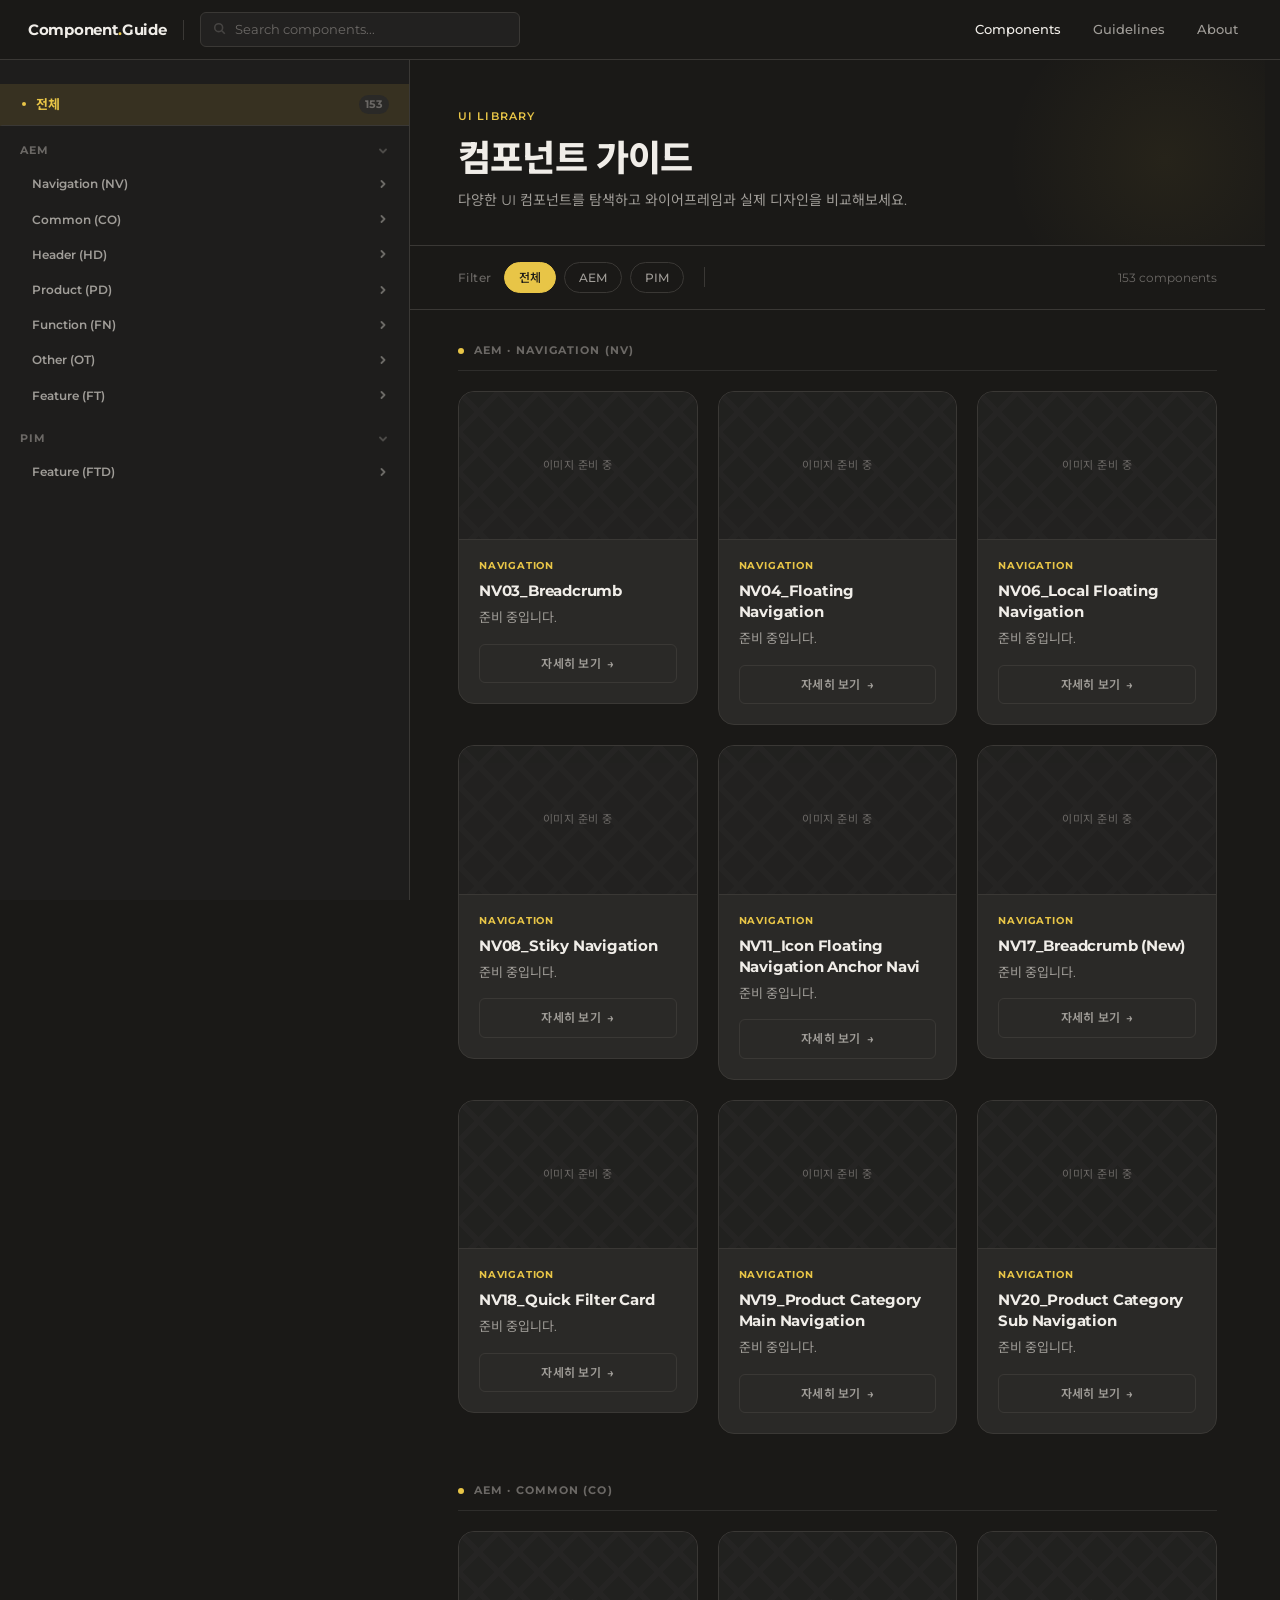
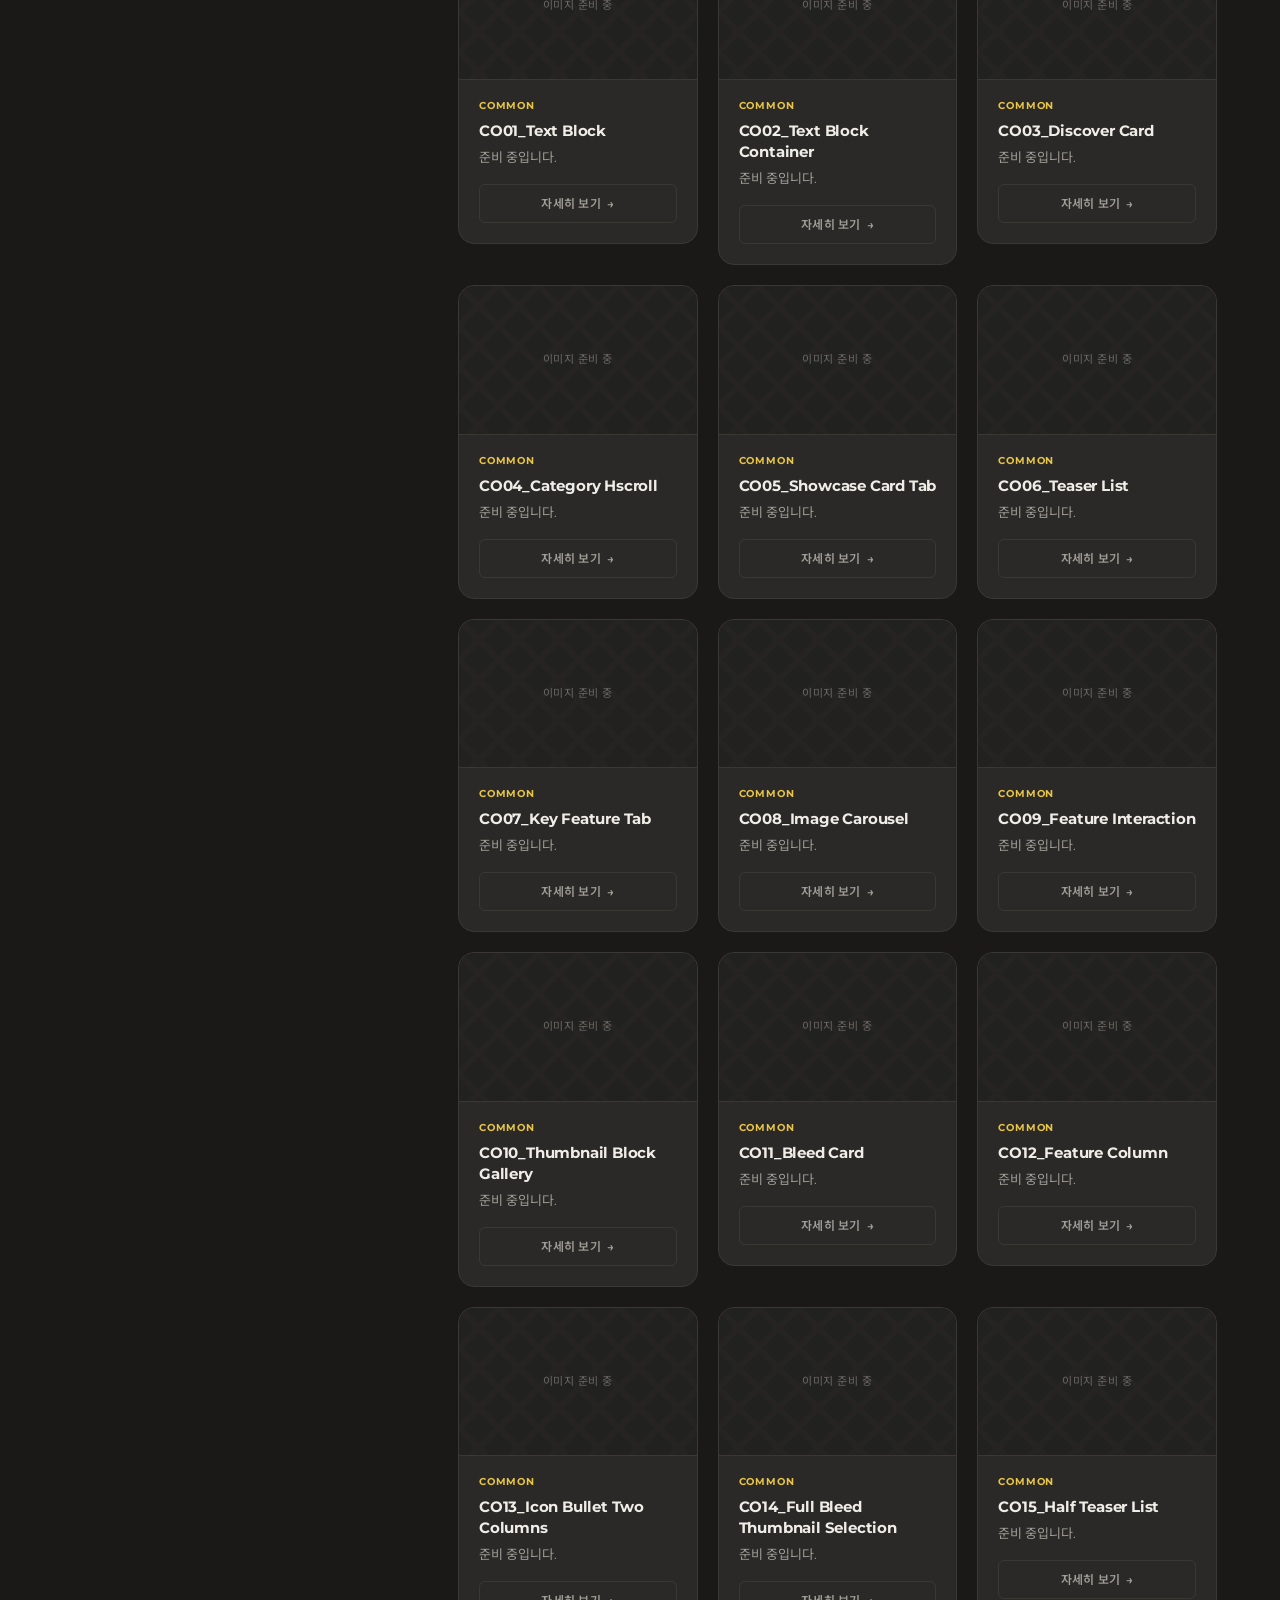
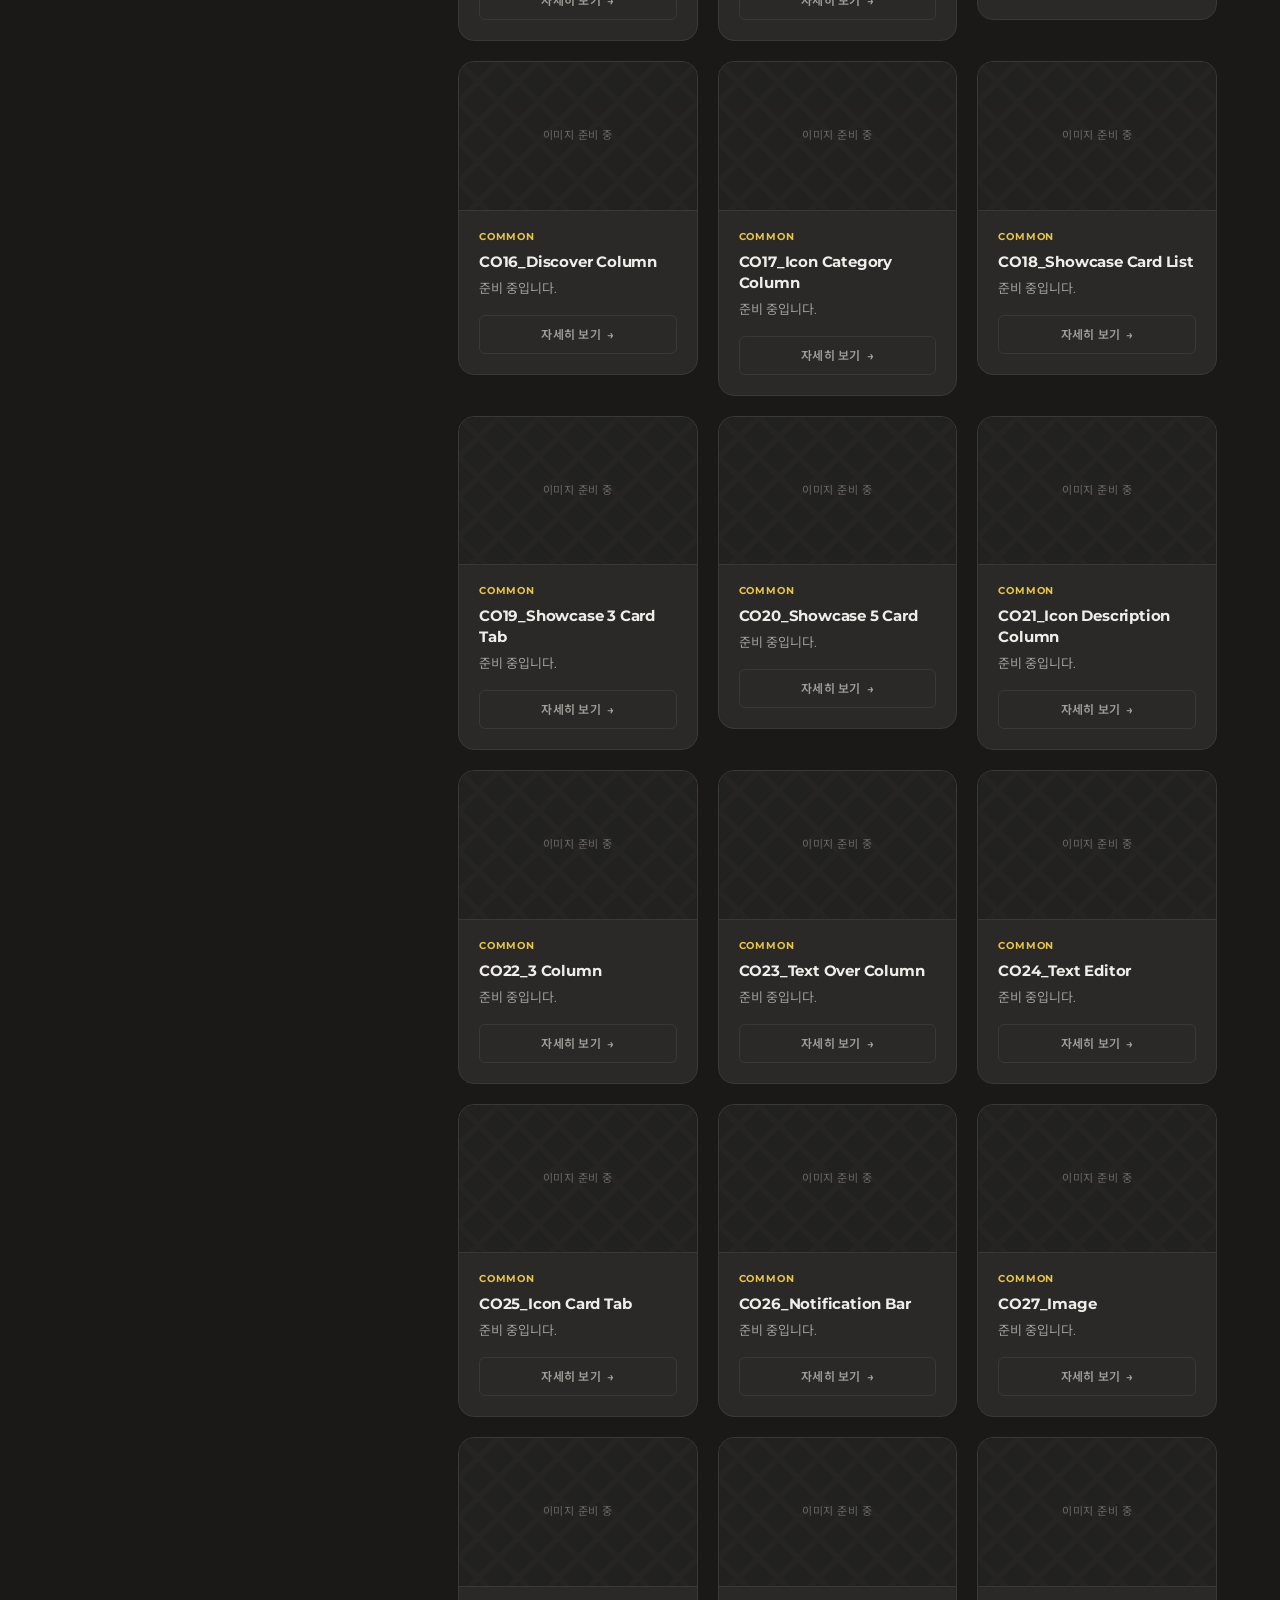
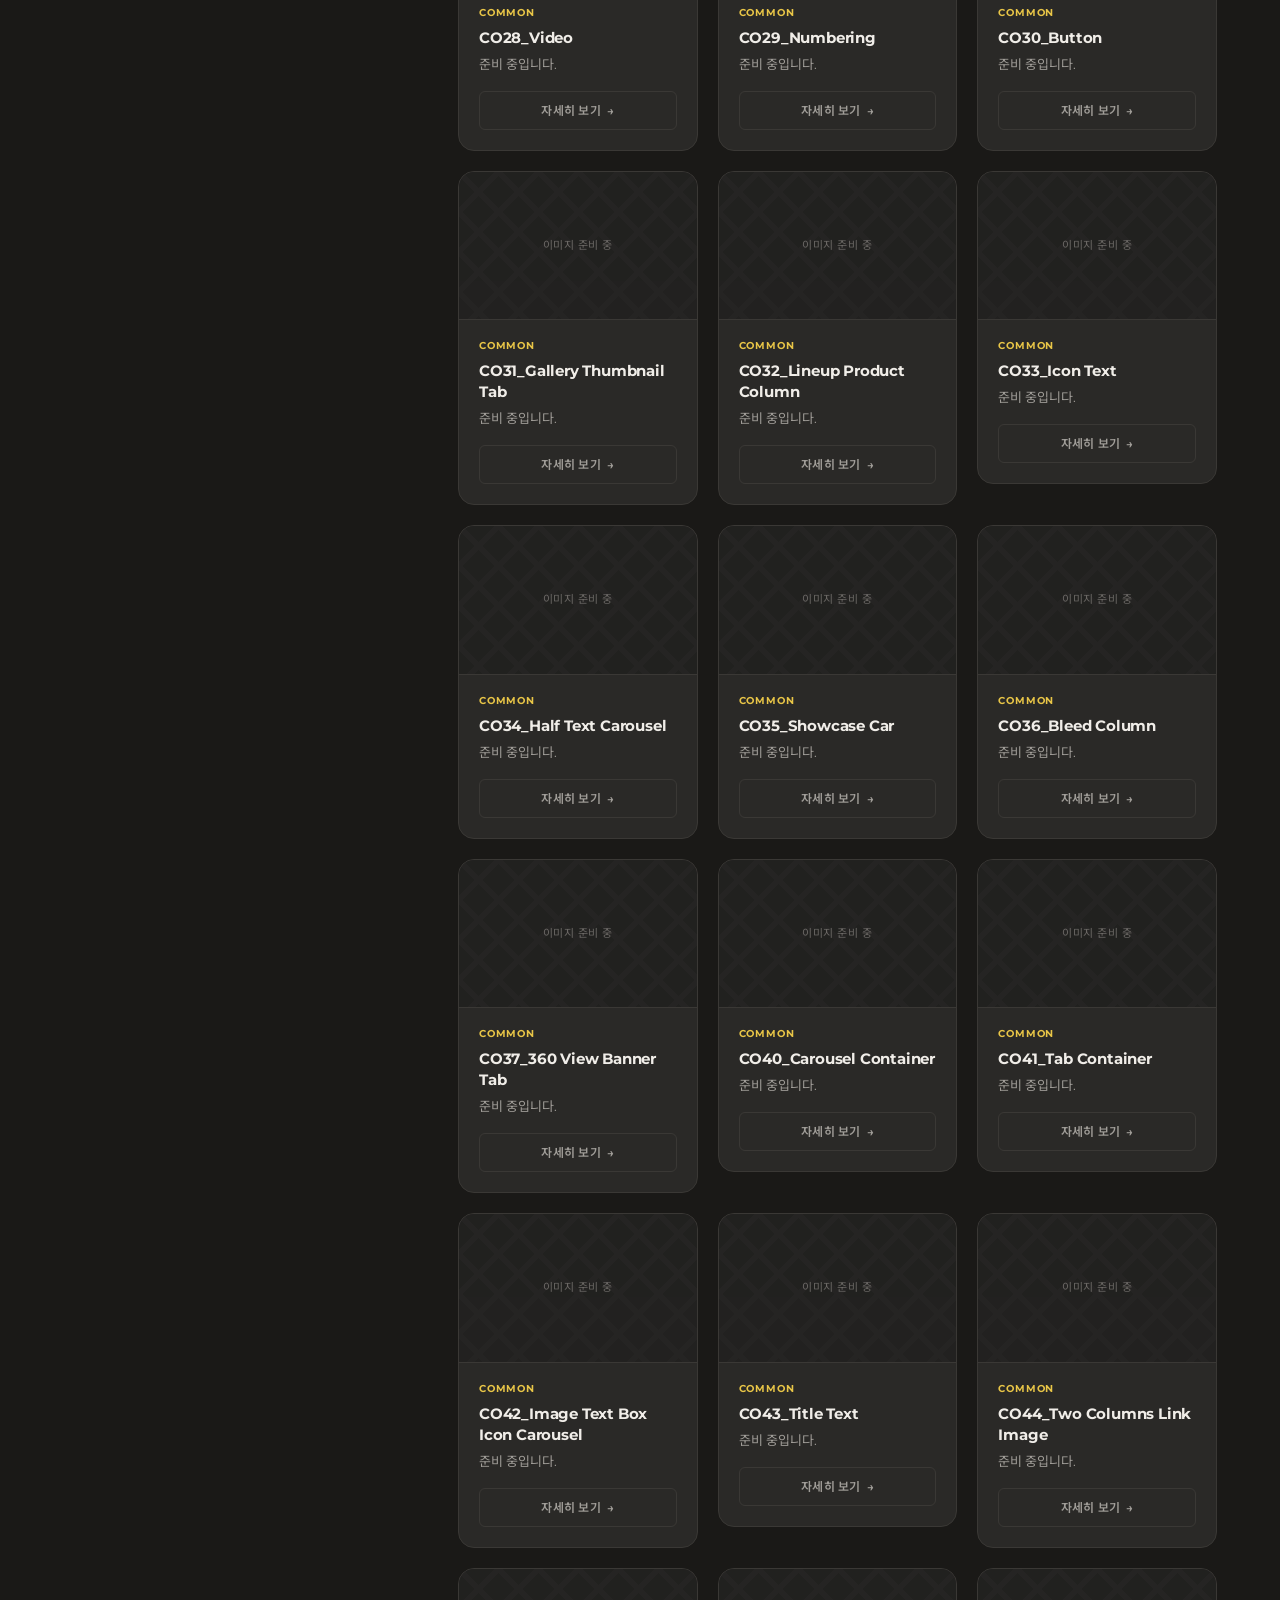
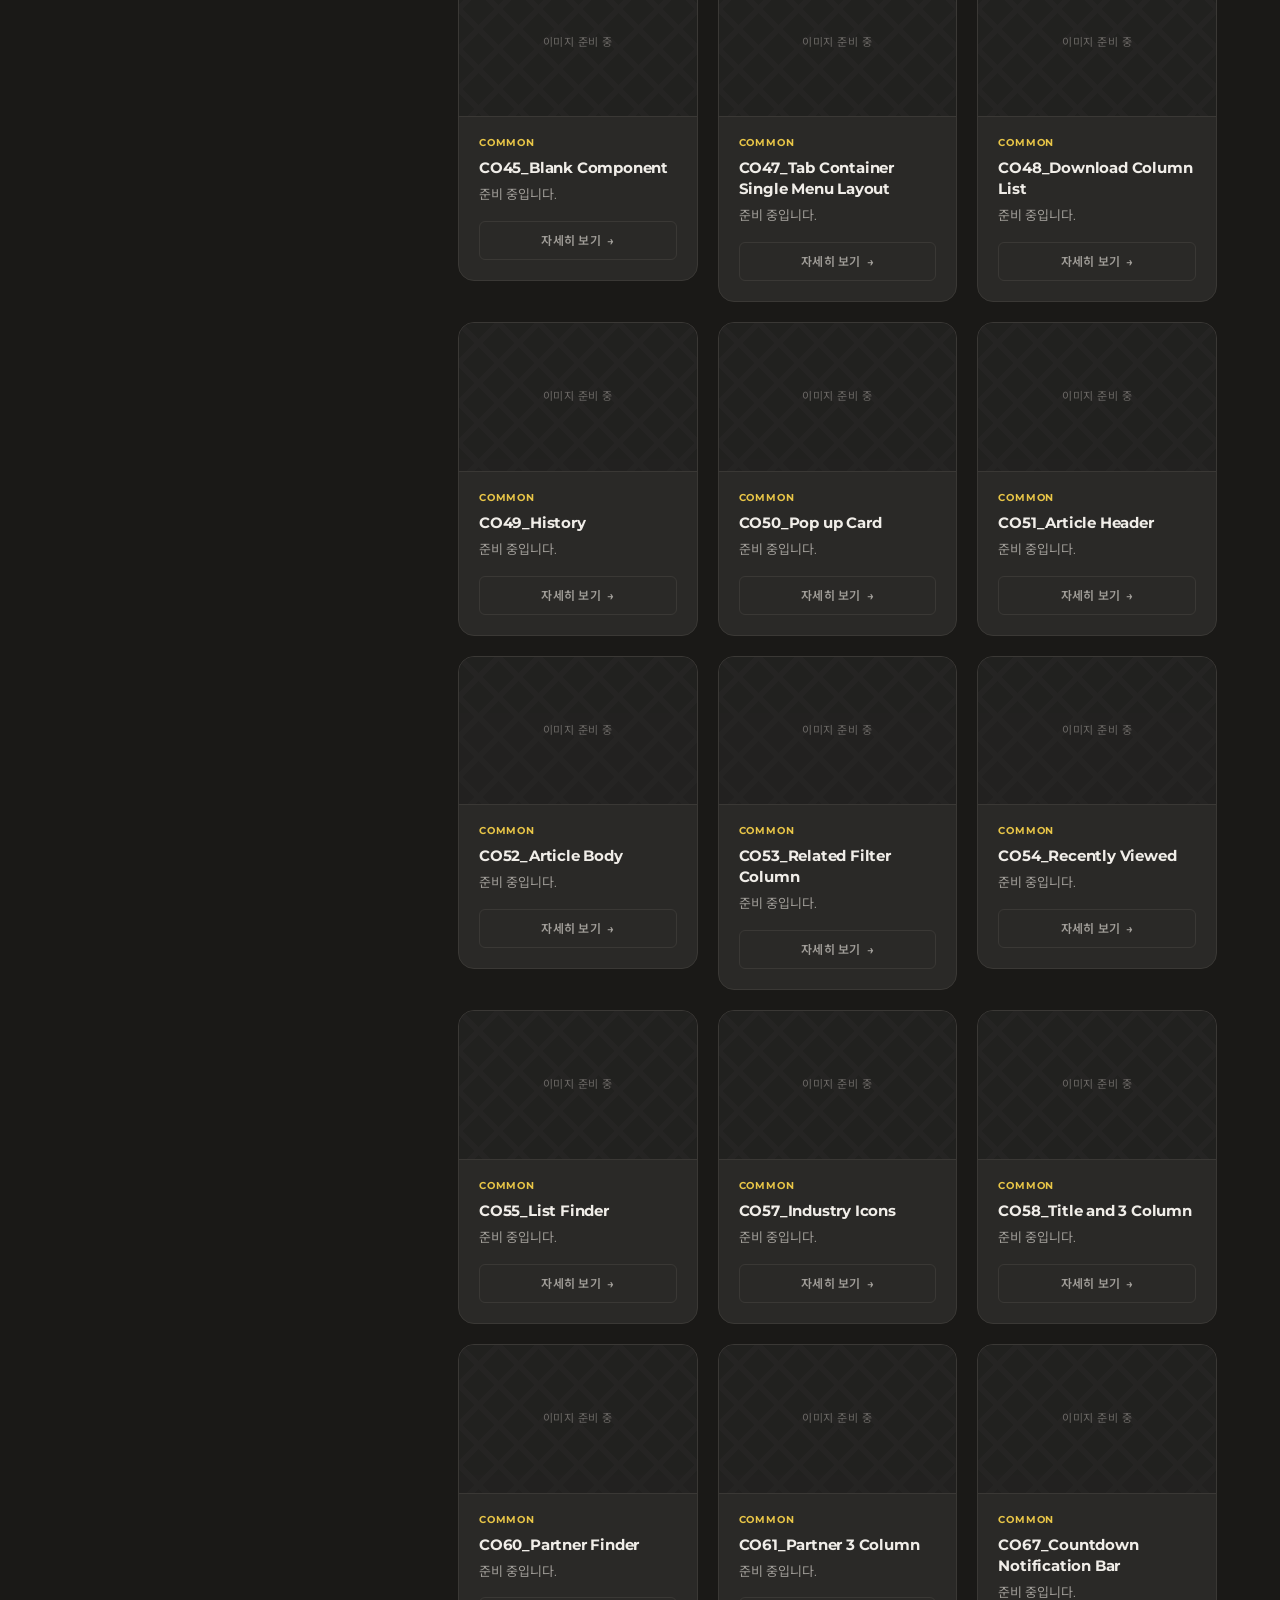
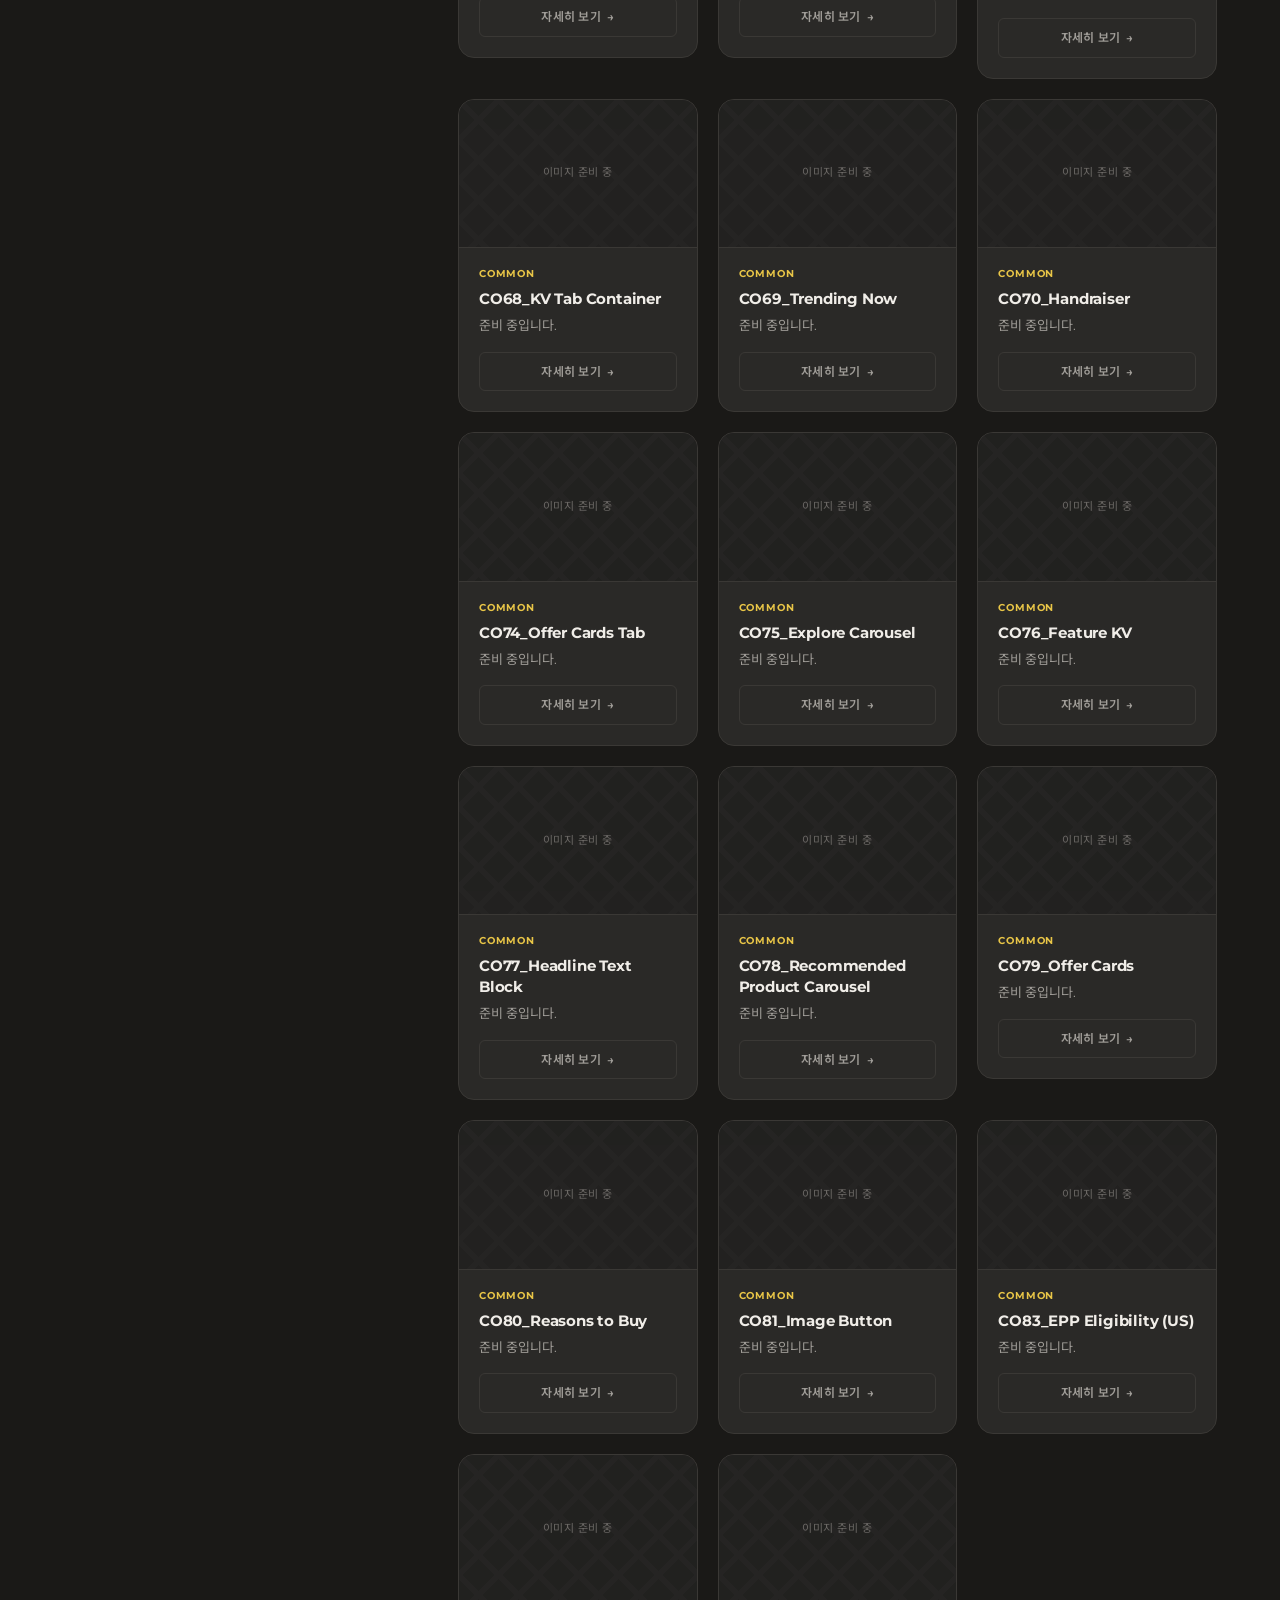
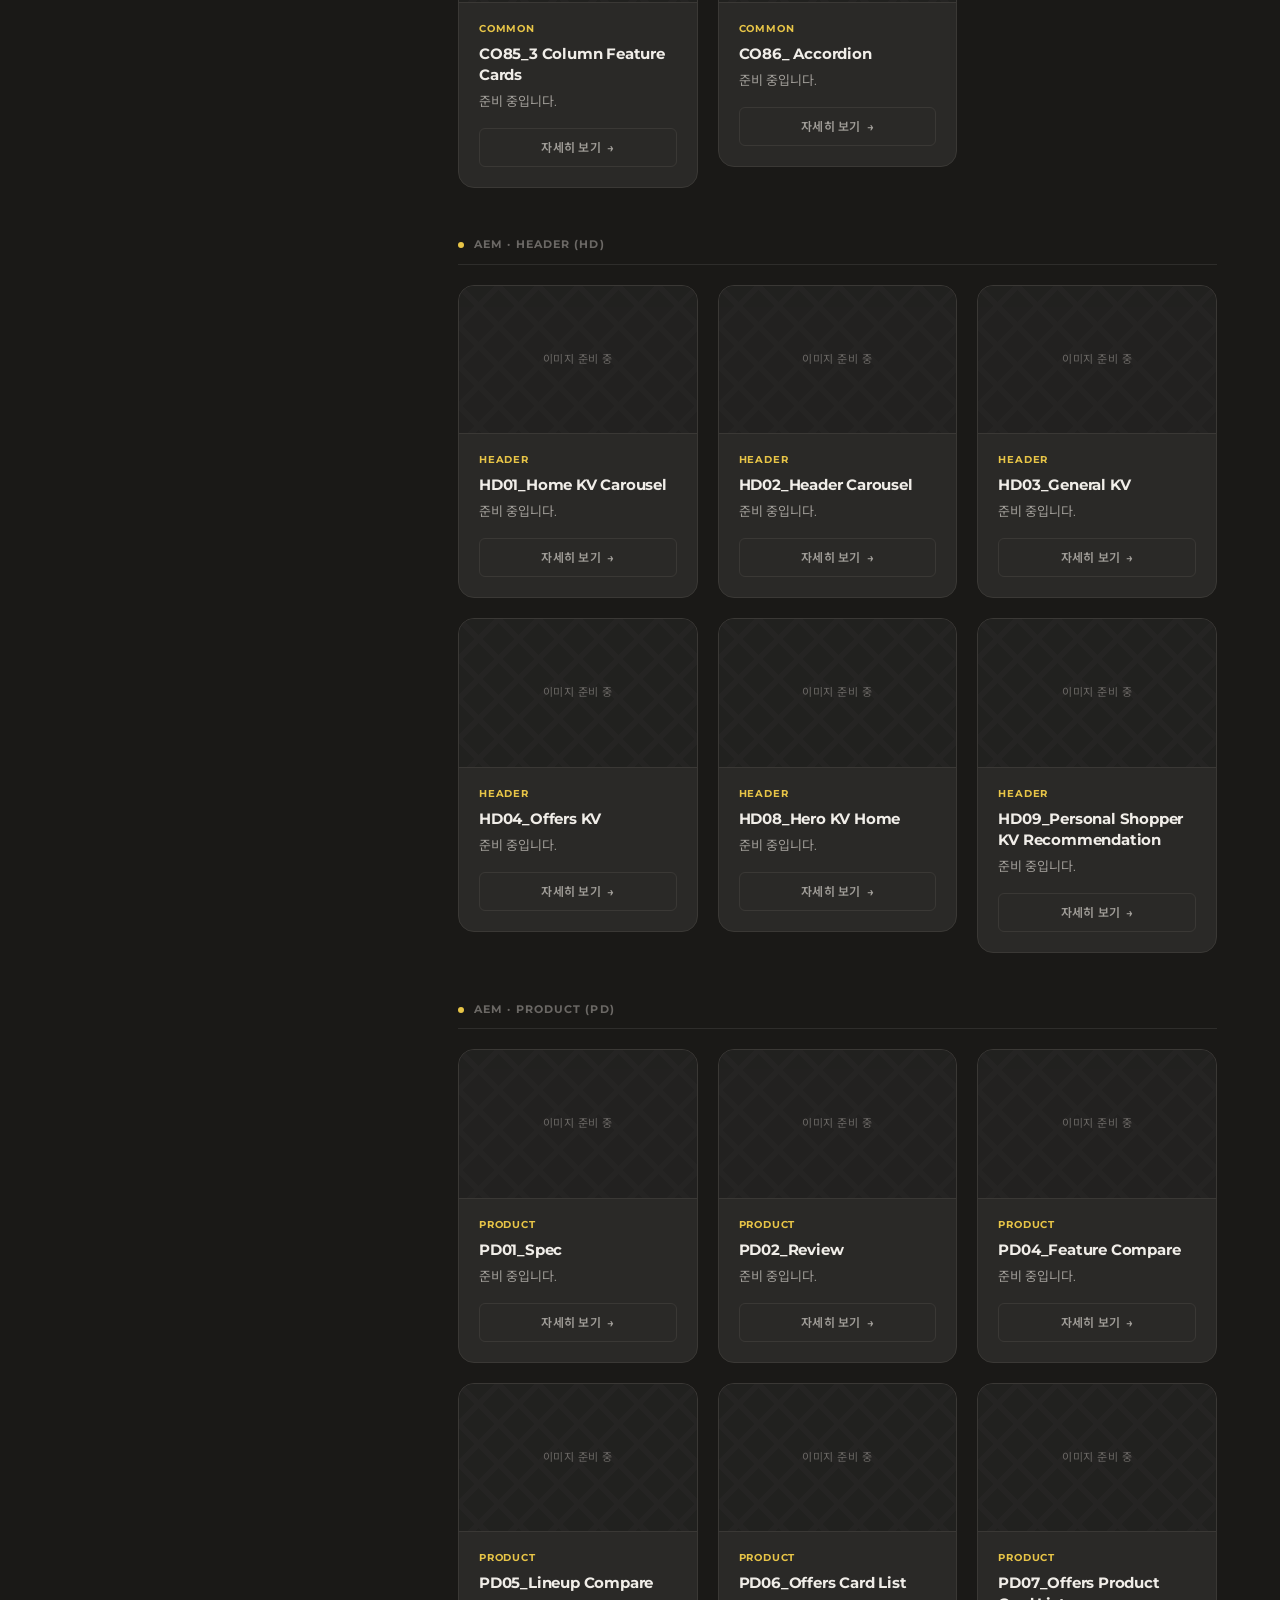
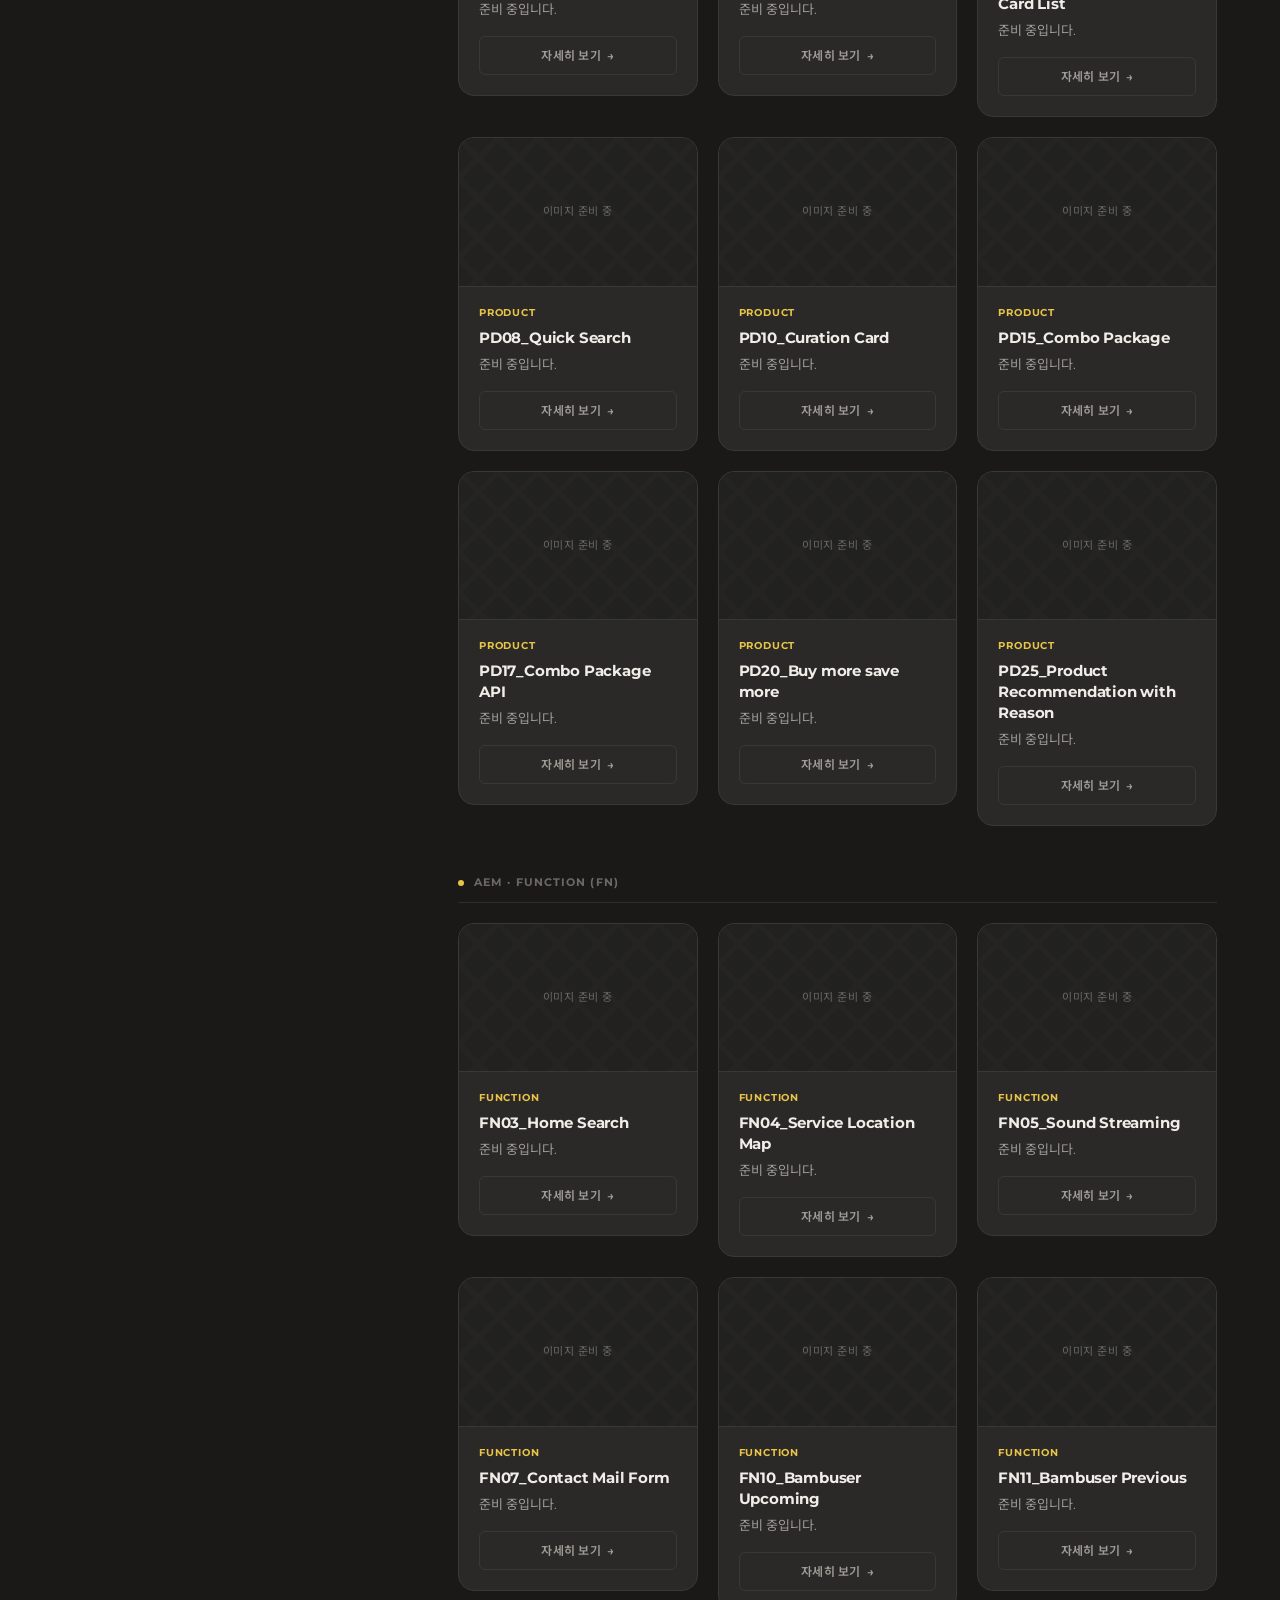
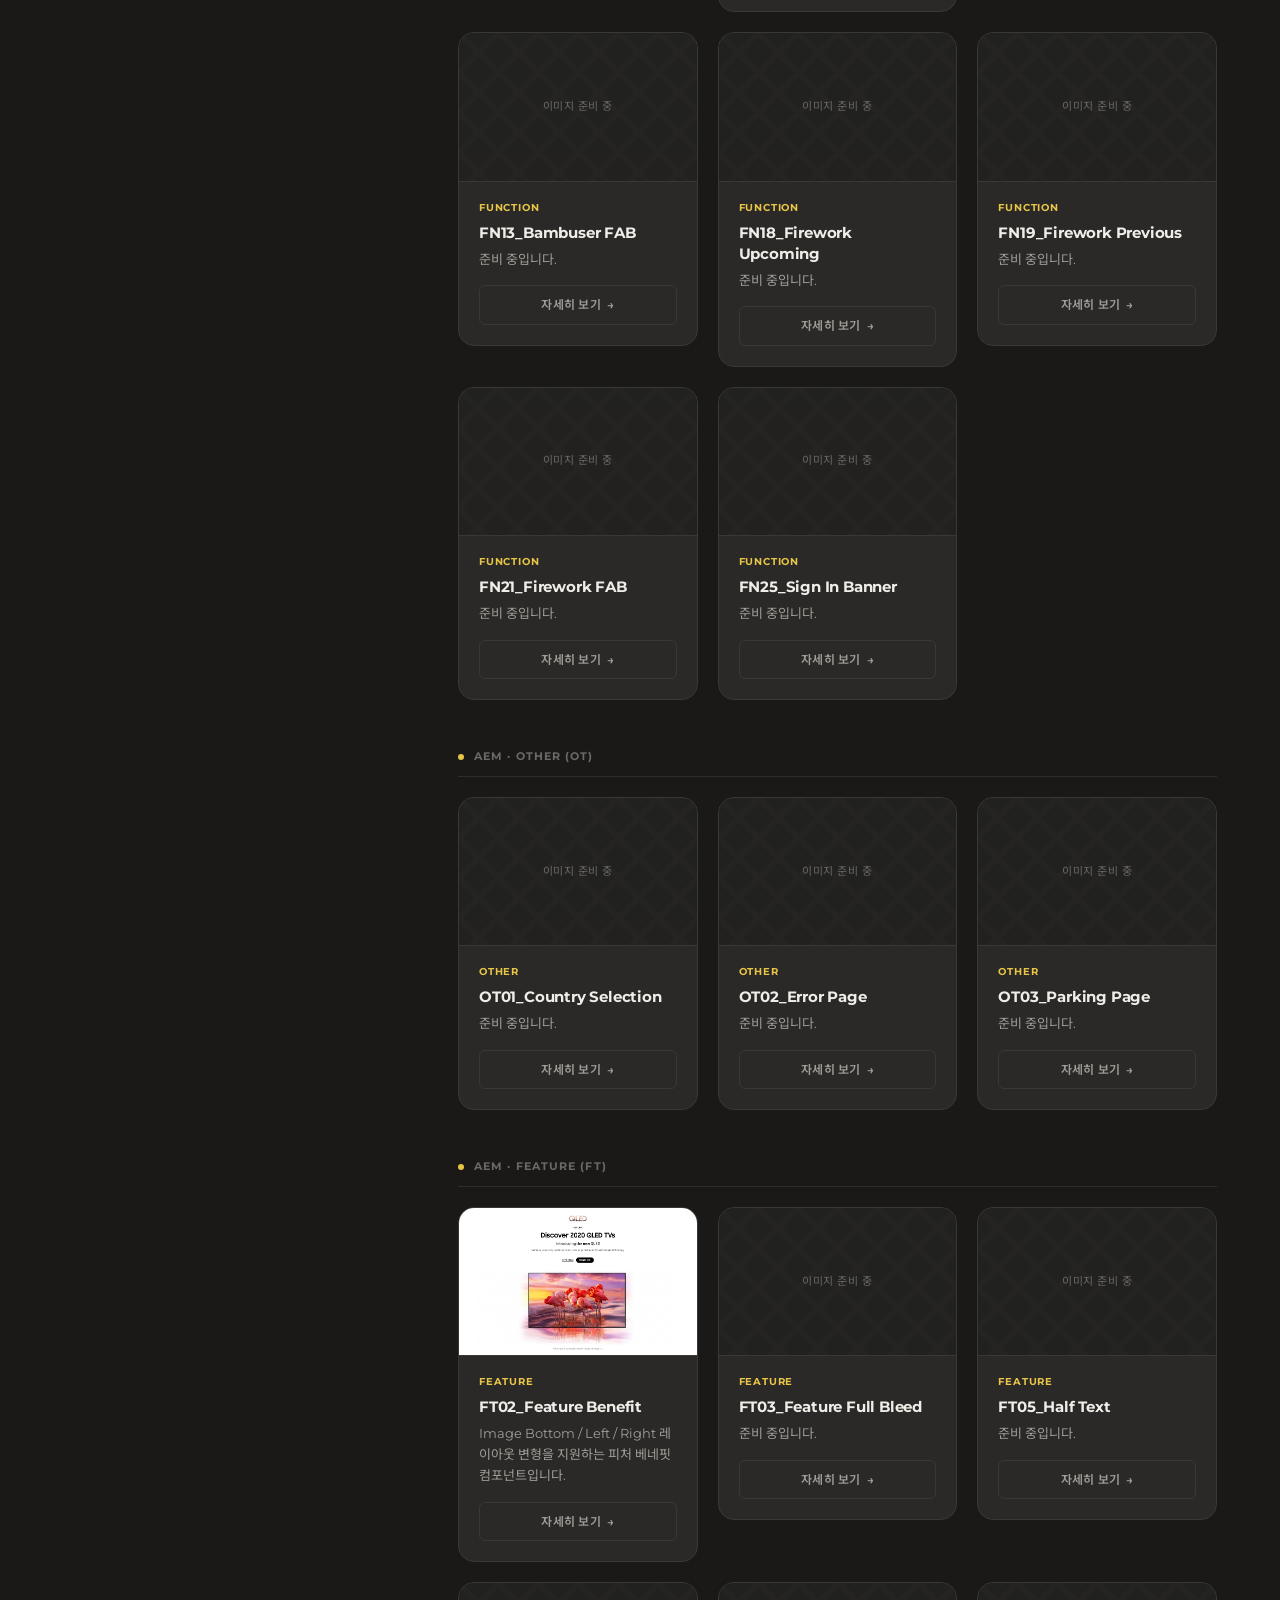
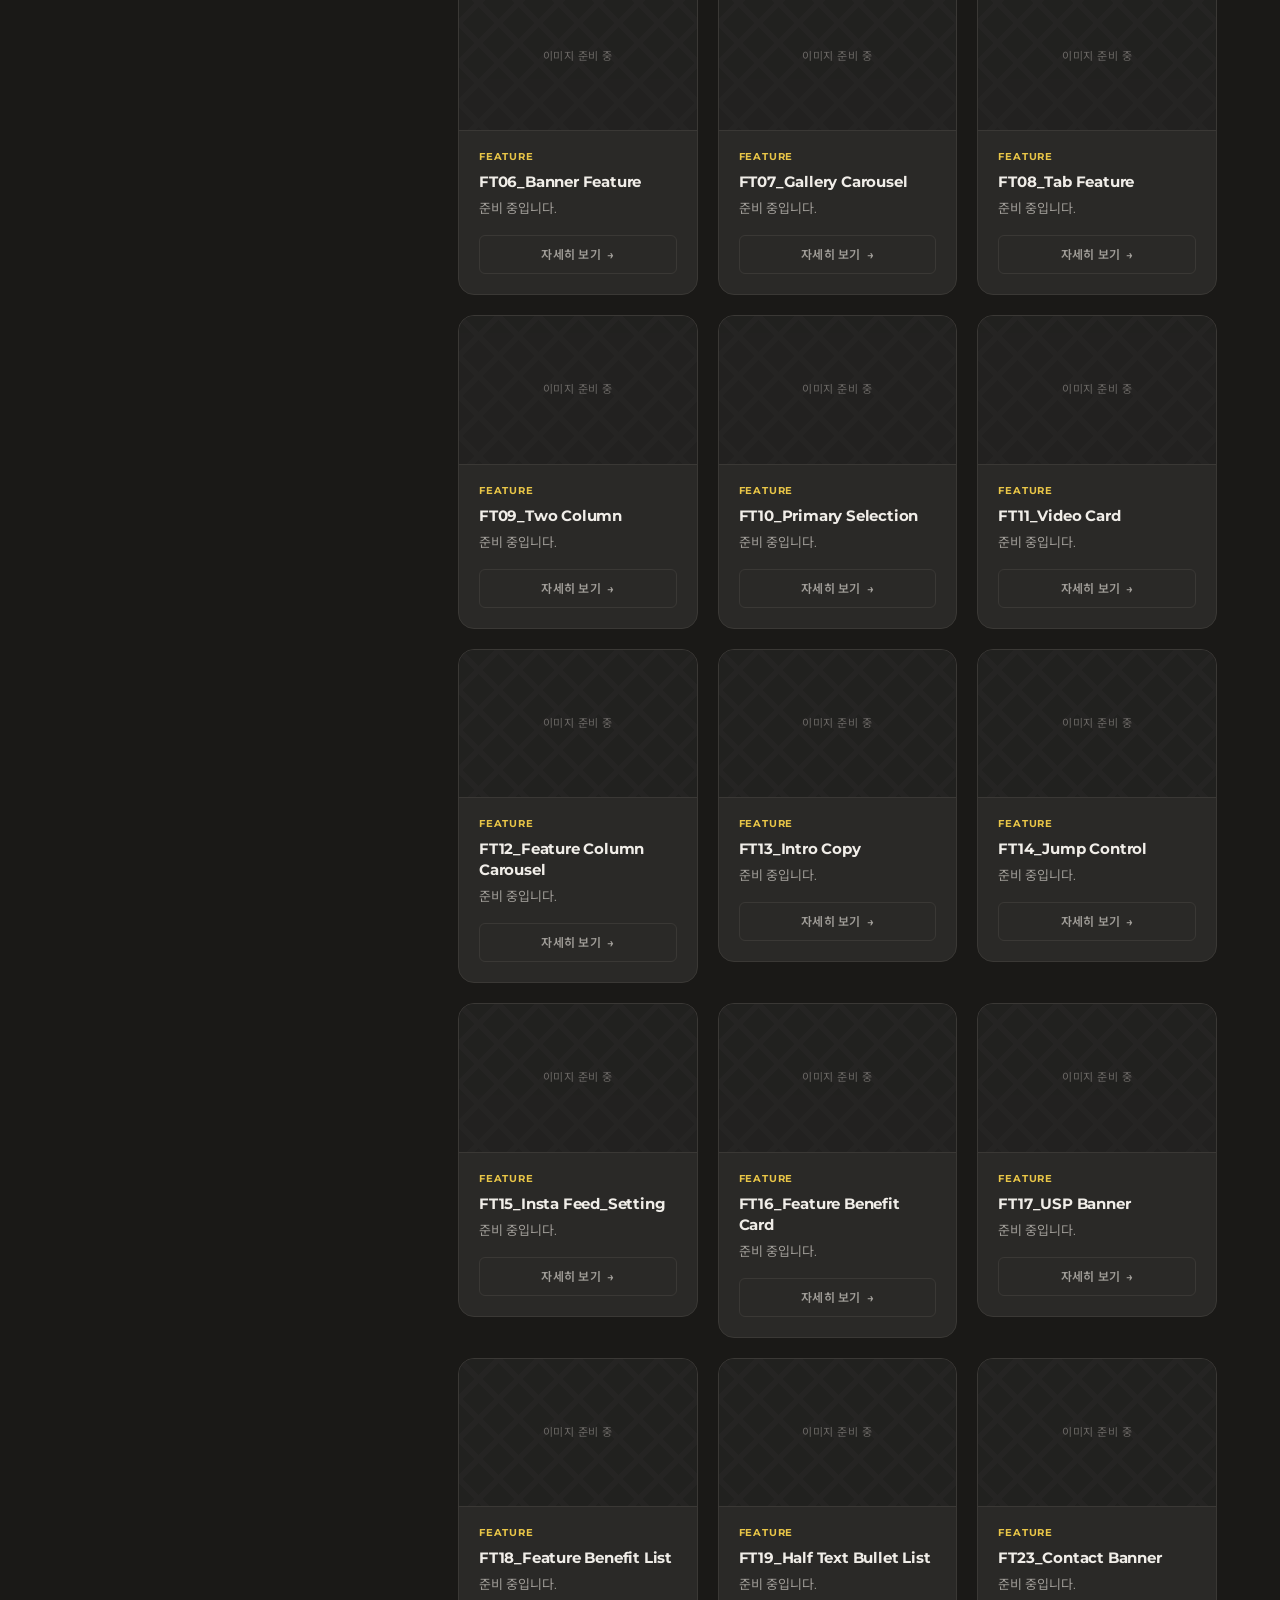
==== commit 1e9661c1: "Add files via upload" ====
--- a/index.html
+++ b/index.html
@@ -40,7 +40,7 @@
         <!-- 최상위 전체 -->
         <div class="sidebar-item sidebar-item-all active" data-filter="all" data-group="all" data-sub="all">
             전체
-            <span class="sidebar-count">9</span>
+            <span class="sidebar-count">17</span>
         </div>
 
         <!-- AEM -->
@@ -57,9 +57,15 @@
                         <span class="sidebar-arrow"><svg viewBox="0 0 12 12" fill="none" stroke="currentColor" stroke-width="1.8" stroke-linecap="round" stroke-linejoin="round"><polyline points="4.5,3 7.5,6 4.5,9"/></svg></span>
                     </div>
                     <div class="sidebar-folder-items">
-                        <div class="sidebar-item" data-filter="aem" data-group="nv" data-sub="0">
-                            NV01
-                        </div>
+                        <div class="sidebar-item" data-filter="aem" data-group="nv" data-sub="0">NV03_Breadcrumb</div>
+                        <div class="sidebar-item" data-filter="aem" data-group="nv" data-sub="1">NV04_Floating Navigation</div>
+                        <div class="sidebar-item" data-filter="aem" data-group="nv" data-sub="2">NV06_Local Floating Navigation</div>
+                        <div class="sidebar-item" data-filter="aem" data-group="nv" data-sub="3">NV08_Stiky Navigation</div>
+                        <div class="sidebar-item" data-filter="aem" data-group="nv" data-sub="4">NV11_Icon Floating Navigation Anchor Navi</div>
+                        <div class="sidebar-item" data-filter="aem" data-group="nv" data-sub="5">NV17_Breadcrumb (New)</div>
+                        <div class="sidebar-item" data-filter="aem" data-group="nv" data-sub="6">NV18_Quick Filter Card</div>
+                        <div class="sidebar-item" data-filter="aem" data-group="nv" data-sub="7">NV19_Product Category Main Navigation</div>
+                        <div class="sidebar-item" data-filter="aem" data-group="nv" data-sub="8">NV20_Product Category Sub Navigation</div>
                     </div>
                 </div>
                 <!-- CO 폴더 -->
@@ -69,9 +75,77 @@
                         <span class="sidebar-arrow"><svg viewBox="0 0 12 12" fill="none" stroke="currentColor" stroke-width="1.8" stroke-linecap="round" stroke-linejoin="round"><polyline points="4.5,3 7.5,6 4.5,9"/></svg></span>
                     </div>
                     <div class="sidebar-folder-items">
-                        <div class="sidebar-item" data-filter="aem" data-group="co" data-sub="0">
-                            CO01
-                        </div>
+                        <div class="sidebar-item" data-filter="aem" data-group="co" data-sub="0">CO01_Text Block</div>
+                        <div class="sidebar-item" data-filter="aem" data-group="co" data-sub="1">CO02_Text Block Container</div>
+                        <div class="sidebar-item" data-filter="aem" data-group="co" data-sub="2">CO03_Discover Card</div>
+                        <div class="sidebar-item" data-filter="aem" data-group="co" data-sub="3">CO04_Category Hscroll</div>
+                        <div class="sidebar-item" data-filter="aem" data-group="co" data-sub="4">CO05_Showcase Card Tab</div>
+                        <div class="sidebar-item" data-filter="aem" data-group="co" data-sub="5">CO06_Teaser List</div>
+                        <div class="sidebar-item" data-filter="aem" data-group="co" data-sub="6">CO07_Key Feature Tab</div>
+                        <div class="sidebar-item" data-filter="aem" data-group="co" data-sub="7">CO08_Image Carousel</div>
+                        <div class="sidebar-item" data-filter="aem" data-group="co" data-sub="8">CO09_Feature Interaction</div>
+                        <div class="sidebar-item" data-filter="aem" data-group="co" data-sub="9">CO10_Thumbnail Block Gallery</div>
+                        <div class="sidebar-item" data-filter="aem" data-group="co" data-sub="10">CO11_Bleed Card</div>
+                        <div class="sidebar-item" data-filter="aem" data-group="co" data-sub="11">CO12_Feature Column</div>
+                        <div class="sidebar-item" data-filter="aem" data-group="co" data-sub="12">CO13_Icon Bullet Two Columns</div>
+                        <div class="sidebar-item" data-filter="aem" data-group="co" data-sub="13">CO14_Full Bleed Thumbnail Selection</div>
+                        <div class="sidebar-item" data-filter="aem" data-group="co" data-sub="14">CO15_Half Teaser List</div>
+                        <div class="sidebar-item" data-filter="aem" data-group="co" data-sub="15">CO16_Discover Column</div>
+                        <div class="sidebar-item" data-filter="aem" data-group="co" data-sub="16">CO17_Icon Category Column</div>
+                        <div class="sidebar-item" data-filter="aem" data-group="co" data-sub="17">CO18_Showcase Card List</div>
+                        <div class="sidebar-item" data-filter="aem" data-group="co" data-sub="18">CO19_Showcase 3 Card Tab</div>
+                        <div class="sidebar-item" data-filter="aem" data-group="co" data-sub="19">CO20_Showcase 5 Card</div>
+                        <div class="sidebar-item" data-filter="aem" data-group="co" data-sub="20">CO21_Icon Description Column</div>
+                        <div class="sidebar-item" data-filter="aem" data-group="co" data-sub="21">CO22_3 Column</div>
+                        <div class="sidebar-item" data-filter="aem" data-group="co" data-sub="22">CO23_Text Over Column</div>
+                        <div class="sidebar-item" data-filter="aem" data-group="co" data-sub="23">CO24_Text Editor</div>
+                        <div class="sidebar-item" data-filter="aem" data-group="co" data-sub="24">CO25_Icon Card Tab</div>
+                        <div class="sidebar-item" data-filter="aem" data-group="co" data-sub="25">CO26_Notification Bar</div>
+                        <div class="sidebar-item" data-filter="aem" data-group="co" data-sub="26">CO27_Image</div>
+                        <div class="sidebar-item" data-filter="aem" data-group="co" data-sub="27">CO28_Video</div>
+                        <div class="sidebar-item" data-filter="aem" data-group="co" data-sub="28">CO29_Numbering</div>
+                        <div class="sidebar-item" data-filter="aem" data-group="co" data-sub="29">CO30_Button</div>
+                        <div class="sidebar-item" data-filter="aem" data-group="co" data-sub="30">CO31_Gallery Thumbnail Tab</div>
+                        <div class="sidebar-item" data-filter="aem" data-group="co" data-sub="31">CO32_Lineup Product Column</div>
+                        <div class="sidebar-item" data-filter="aem" data-group="co" data-sub="32">CO33_Icon Text</div>
+                        <div class="sidebar-item" data-filter="aem" data-group="co" data-sub="33">CO34_Half Text Carousel</div>
+                        <div class="sidebar-item" data-filter="aem" data-group="co" data-sub="34">CO35_Showcase Car</div>
+                        <div class="sidebar-item" data-filter="aem" data-group="co" data-sub="35">CO36_Bleed Column</div>
+                        <div class="sidebar-item" data-filter="aem" data-group="co" data-sub="36">CO37_360 View Banner Tab</div>
+                        <div class="sidebar-item" data-filter="aem" data-group="co" data-sub="37">CO40_Carousel Container</div>
+                        <div class="sidebar-item" data-filter="aem" data-group="co" data-sub="38">CO41_Tab Container</div>
+                        <div class="sidebar-item" data-filter="aem" data-group="co" data-sub="39">CO42_Image Text Box Icon Carousel</div>
+                        <div class="sidebar-item" data-filter="aem" data-group="co" data-sub="40">CO43_Title Text</div>
+                        <div class="sidebar-item" data-filter="aem" data-group="co" data-sub="41">CO44_Two Columns Link Image</div>
+                        <div class="sidebar-item" data-filter="aem" data-group="co" data-sub="42">CO45_Blank Component</div>
+                        <div class="sidebar-item" data-filter="aem" data-group="co" data-sub="43">CO47_Tab Container Single Menu Layout</div>
+                        <div class="sidebar-item" data-filter="aem" data-group="co" data-sub="44">CO48_Download Column List</div>
+                        <div class="sidebar-item" data-filter="aem" data-group="co" data-sub="45">CO49_History</div>
+                        <div class="sidebar-item" data-filter="aem" data-group="co" data-sub="46">CO50_Pop up Card</div>
+                        <div class="sidebar-item" data-filter="aem" data-group="co" data-sub="47">CO51_Article Header</div>
+                        <div class="sidebar-item" data-filter="aem" data-group="co" data-sub="48">CO52_Article Body</div>
+                        <div class="sidebar-item" data-filter="aem" data-group="co" data-sub="49">CO53_Related Filter Column</div>
+                        <div class="sidebar-item" data-filter="aem" data-group="co" data-sub="50">CO54_Recently Viewed</div>
+                        <div class="sidebar-item" data-filter="aem" data-group="co" data-sub="51">CO55_List Finder</div>
+                        <div class="sidebar-item" data-filter="aem" data-group="co" data-sub="52">CO57_Industry Icons</div>
+                        <div class="sidebar-item" data-filter="aem" data-group="co" data-sub="53">CO58_Title and 3 Column</div>
+                        <div class="sidebar-item" data-filter="aem" data-group="co" data-sub="54">CO60_Partner Finder</div>
+                        <div class="sidebar-item" data-filter="aem" data-group="co" data-sub="55">CO61_Partner 3 Column</div>
+                        <div class="sidebar-item" data-filter="aem" data-group="co" data-sub="56">CO67_Countdown Notification Bar</div>
+                        <div class="sidebar-item" data-filter="aem" data-group="co" data-sub="57">CO68_KV Tab Container</div>
+                        <div class="sidebar-item" data-filter="aem" data-group="co" data-sub="58">CO69_Trending Now</div>
+                        <div class="sidebar-item" data-filter="aem" data-group="co" data-sub="59">CO70_Handraiser</div>
+                        <div class="sidebar-item" data-filter="aem" data-group="co" data-sub="60">CO74_Offer Cards Tab</div>
+                        <div class="sidebar-item" data-filter="aem" data-group="co" data-sub="61">CO75_Explore Carousel</div>
+                        <div class="sidebar-item" data-filter="aem" data-group="co" data-sub="62">CO76_Feature KV</div>
+                        <div class="sidebar-item" data-filter="aem" data-group="co" data-sub="63">CO77_Headline Text Block</div>
+                        <div class="sidebar-item" data-filter="aem" data-group="co" data-sub="64">CO78_Recommended Product Carousel</div>
+                        <div class="sidebar-item" data-filter="aem" data-group="co" data-sub="65">CO79_Offer Cards</div>
+                        <div class="sidebar-item" data-filter="aem" data-group="co" data-sub="66">CO80_Reasons to Buy</div>
+                        <div class="sidebar-item" data-filter="aem" data-group="co" data-sub="67">CO81_Image Button</div>
+                        <div class="sidebar-item" data-filter="aem" data-group="co" data-sub="68">CO83_EPP Eligibility (US)</div>
+                        <div class="sidebar-item" data-filter="aem" data-group="co" data-sub="69">CO85_3 Column Feature Cards</div>
+                        <div class="sidebar-item" data-filter="aem" data-group="co" data-sub="70">CO86_ Accordion</div>
                     </div>
                 </div>
                 <!-- HD 폴더 -->
@@ -81,9 +155,12 @@
                         <span class="sidebar-arrow"><svg viewBox="0 0 12 12" fill="none" stroke="currentColor" stroke-width="1.8" stroke-linecap="round" stroke-linejoin="round"><polyline points="4.5,3 7.5,6 4.5,9"/></svg></span>
                     </div>
                     <div class="sidebar-folder-items">
-                        <div class="sidebar-item" data-filter="aem" data-group="hd" data-sub="0">
-                            HD01
-                        </div>
+                        <div class="sidebar-item" data-filter="aem" data-group="hd" data-sub="0">HD01_Home KV Carousel</div>
+                        <div class="sidebar-item" data-filter="aem" data-group="hd" data-sub="1">HD02_Header Carousel</div>
+                        <div class="sidebar-item" data-filter="aem" data-group="hd" data-sub="2">HD03_General KV</div>
+                        <div class="sidebar-item" data-filter="aem" data-group="hd" data-sub="3">HD04_Offers KV</div>
+                        <div class="sidebar-item" data-filter="aem" data-group="hd" data-sub="4">HD08_Hero KV Home</div>
+                        <div class="sidebar-item" data-filter="aem" data-group="hd" data-sub="5">HD09_Personal Shopper KV Recommendation</div>
                     </div>
                 </div>
                 <!-- PD 폴더 -->
@@ -93,9 +170,18 @@
                         <span class="sidebar-arrow"><svg viewBox="0 0 12 12" fill="none" stroke="currentColor" stroke-width="1.8" stroke-linecap="round" stroke-linejoin="round"><polyline points="4.5,3 7.5,6 4.5,9"/></svg></span>
                     </div>
                     <div class="sidebar-folder-items">
-                        <div class="sidebar-item" data-filter="aem" data-group="pd" data-sub="0">
-                            PD01
-                        </div>
+                        <div class="sidebar-item" data-filter="aem" data-group="pd" data-sub="0">PD01_Spec</div>
+                        <div class="sidebar-item" data-filter="aem" data-group="pd" data-sub="1">PD02_Review</div>
+                        <div class="sidebar-item" data-filter="aem" data-group="pd" data-sub="2">PD04_Feature Compare</div>
+                        <div class="sidebar-item" data-filter="aem" data-group="pd" data-sub="3">PD05_Lineup Compare</div>
+                        <div class="sidebar-item" data-filter="aem" data-group="pd" data-sub="4">PD06_Offers Card List</div>
+                        <div class="sidebar-item" data-filter="aem" data-group="pd" data-sub="5">PD07_Offers Product Card List</div>
+                        <div class="sidebar-item" data-filter="aem" data-group="pd" data-sub="6">PD08_Quick Search</div>
+                        <div class="sidebar-item" data-filter="aem" data-group="pd" data-sub="7">PD10_Curation Card</div>
+                        <div class="sidebar-item" data-filter="aem" data-group="pd" data-sub="8">PD15_Combo Package</div>
+                        <div class="sidebar-item" data-filter="aem" data-group="pd" data-sub="9">PD17_Combo Package API</div>
+                        <div class="sidebar-item" data-filter="aem" data-group="pd" data-sub="10">PD20_Buy more save more</div>
+                        <div class="sidebar-item" data-filter="aem" data-group="pd" data-sub="11">PD25_Product Recommendation with Reason</div>
                     </div>
                 </div>
                 <!-- FN 폴더 -->
@@ -105,9 +191,17 @@
                         <span class="sidebar-arrow"><svg viewBox="0 0 12 12" fill="none" stroke="currentColor" stroke-width="1.8" stroke-linecap="round" stroke-linejoin="round"><polyline points="4.5,3 7.5,6 4.5,9"/></svg></span>
                     </div>
                     <div class="sidebar-folder-items">
-                        <div class="sidebar-item" data-filter="aem" data-group="fn" data-sub="0">
-                            FN01
-                        </div>
+                        <div class="sidebar-item" data-filter="aem" data-group="fn" data-sub="0">FN03_Home Search</div>
+                        <div class="sidebar-item" data-filter="aem" data-group="fn" data-sub="1">FN04_Service Location Map</div>
+                        <div class="sidebar-item" data-filter="aem" data-group="fn" data-sub="2">FN05_Sound Streaming</div>
+                        <div class="sidebar-item" data-filter="aem" data-group="fn" data-sub="3">FN07_Contact Mail Form</div>
+                        <div class="sidebar-item" data-filter="aem" data-group="fn" data-sub="4">FN10_Bambuser Upcoming</div>
+                        <div class="sidebar-item" data-filter="aem" data-group="fn" data-sub="5">FN11_Bambuser Previous</div>
+                        <div class="sidebar-item" data-filter="aem" data-group="fn" data-sub="6">FN13_Bambuser FAB</div>
+                        <div class="sidebar-item" data-filter="aem" data-group="fn" data-sub="7">FN18_Firework Upcoming</div>
+                        <div class="sidebar-item" data-filter="aem" data-group="fn" data-sub="8">FN19_Firework Previous</div>
+                        <div class="sidebar-item" data-filter="aem" data-group="fn" data-sub="9">FN21_Firework FAB</div>
+                        <div class="sidebar-item" data-filter="aem" data-group="fn" data-sub="10">FN25_Sign In Banner</div>
                     </div>
                 </div>
                 <!-- OT 폴더 -->
@@ -117,9 +211,9 @@
                         <span class="sidebar-arrow"><svg viewBox="0 0 12 12" fill="none" stroke="currentColor" stroke-width="1.8" stroke-linecap="round" stroke-linejoin="round"><polyline points="4.5,3 7.5,6 4.5,9"/></svg></span>
                     </div>
                     <div class="sidebar-folder-items">
-                        <div class="sidebar-item" data-filter="aem" data-group="ot" data-sub="0">
-                            OT01
-                        </div>
+                        <div class="sidebar-item" data-filter="aem" data-group="ot" data-sub="0">OT01_Country Selection</div>
+                        <div class="sidebar-item" data-filter="aem" data-group="ot" data-sub="1">OT02_Error Page</div>
+                        <div class="sidebar-item" data-filter="aem" data-group="ot" data-sub="2">OT03_Parking Page</div>
                     </div>
                 </div>
                 <!-- FT 폴더 -->
@@ -129,12 +223,27 @@
                         <span class="sidebar-arrow"><svg viewBox="0 0 12 12" fill="none" stroke="currentColor" stroke-width="1.8" stroke-linecap="round" stroke-linejoin="round"><polyline points="4.5,3 7.5,6 4.5,9"/></svg></span>
                     </div>
                     <div class="sidebar-folder-items">
-                        <div class="sidebar-item" data-filter="aem" data-group="ft" data-sub="0">
-                            FT02_Feature Benefit
-                        </div>
-                        <div class="sidebar-item" data-filter="aem" data-group="ft" data-sub="1">
-                            FT03
-                        </div>
+                        <div class="sidebar-item" data-filter="aem" data-group="ft" data-sub="0">FT02_Feature Benefit</div>
+                        <div class="sidebar-item" data-filter="aem" data-group="ft" data-sub="1">FT03_Feature Full Bleed</div>
+                        <div class="sidebar-item" data-filter="aem" data-group="ft" data-sub="2">FT05_Half Text</div>
+                        <div class="sidebar-item" data-filter="aem" data-group="ft" data-sub="3">FT06_Banner Feature</div>
+                        <div class="sidebar-item" data-filter="aem" data-group="ft" data-sub="4">FT07_Gallery Carousel</div>
+                        <div class="sidebar-item" data-filter="aem" data-group="ft" data-sub="5">FT08_Tab Feature</div>
+                        <div class="sidebar-item" data-filter="aem" data-group="ft" data-sub="6">FT09_Two Column</div>
+                        <div class="sidebar-item" data-filter="aem" data-group="ft" data-sub="7">FT10_Primary Selection</div>
+                        <div class="sidebar-item" data-filter="aem" data-group="ft" data-sub="8">FT11_Video Card</div>
+                        <div class="sidebar-item" data-filter="aem" data-group="ft" data-sub="9">FT12_Feature Column Carousel</div>
+                        <div class="sidebar-item" data-filter="aem" data-group="ft" data-sub="10">FT13_Intro Copy</div>
+                        <div class="sidebar-item" data-filter="aem" data-group="ft" data-sub="11">FT14_Jump Control</div>
+                        <div class="sidebar-item" data-filter="aem" data-group="ft" data-sub="12">FT15_Insta Feed_Setting</div>
+                        <div class="sidebar-item" data-filter="aem" data-group="ft" data-sub="13">FT16_Feature Benefit Card</div>
+                        <div class="sidebar-item" data-filter="aem" data-group="ft" data-sub="14">FT17_USP Banner</div>
+                        <div class="sidebar-item" data-filter="aem" data-group="ft" data-sub="15">FT18_Feature Benefit List</div>
+                        <div class="sidebar-item" data-filter="aem" data-group="ft" data-sub="16">FT19_Half Text Bullet List</div>
+                        <div class="sidebar-item" data-filter="aem" data-group="ft" data-sub="17">FT23_Contact Banner</div>
+                        <div class="sidebar-item" data-filter="aem" data-group="ft" data-sub="18">FT26_Banner by Visitor</div>
+                        <div class="sidebar-item" data-filter="aem" data-group="ft" data-sub="19">FT28_Accordion Feature</div>
+                        <div class="sidebar-item" data-filter="aem" data-group="ft" data-sub="20">FT31_Personal Shopper Product Recommendation</div>
                     </div>
                 </div>
             </div>
@@ -149,13 +258,30 @@
             <div class="sidebar-items">
                 <div class="sidebar-folder" data-category="pim" data-group="ftd">
                     <div class="sidebar-folder-title">
-                        FTD
+                        Feature (FTD)
                         <span class="sidebar-arrow"><svg viewBox="0 0 12 12" fill="none" stroke="currentColor" stroke-width="1.8" stroke-linecap="round" stroke-linejoin="round"><polyline points="4.5,3 7.5,6 4.5,9"/></svg></span>
                     </div>
                     <div class="sidebar-folder-items">
-                        <div class="sidebar-item" data-filter="pim" data-group="ftd" data-sub="0">
-                            FTD - 항목1
-                        </div>
+                        <div class="sidebar-item" data-filter="pim" data-group="ftd" data-sub="0">FTD01_Feature Benefit</div>
+                        <div class="sidebar-item" data-filter="pim" data-group="ftd" data-sub="1">FTD02_Banner Feature</div>
+                        <div class="sidebar-item" data-filter="pim" data-group="ftd" data-sub="2">FTD03_Video Key Visual</div>
+                        <div class="sidebar-item" data-filter="pim" data-group="ftd" data-sub="3">FTD04_Feature Benefit Bundle</div>
+                        <div class="sidebar-item" data-filter="pim" data-group="ftd" data-sub="4">FTD05_Half Text Feature</div>
+                        <div class="sidebar-item" data-filter="pim" data-group="ftd" data-sub="5">FTD06_Three Column Carousel</div>
+                        <div class="sidebar-item" data-filter="pim" data-group="ftd" data-sub="6">FTD08_Two Column Feature</div>
+                        <div class="sidebar-item" data-filter="pim" data-group="ftd" data-sub="7">FTD09_Text Only</div>
+                        <div class="sidebar-item" data-filter="pim" data-group="ftd" data-sub="8">FTD10_Tab Feature</div>
+                        <div class="sidebar-item" data-filter="pim" data-group="ftd" data-sub="9">FTD11_Gallery Carousel Feature</div>
+                        <div class="sidebar-item" data-filter="pim" data-group="ftd" data-sub="10">FTD12_Full Bleed Feature</div>
+                        <div class="sidebar-item" data-filter="pim" data-group="ftd" data-sub="11">FTD14_Key Feature Icon</div>
+                        <div class="sidebar-item" data-filter="pim" data-group="ftd" data-sub="12">FTD15_Interactive Single Feature</div>
+                        <div class="sidebar-item" data-filter="pim" data-group="ftd" data-sub="13">FTD16_Interactive Multi Feature</div>
+                        <div class="sidebar-item" data-filter="pim" data-group="ftd" data-sub="14">FTD17_Clickable Image Feature</div>
+                        <div class="sidebar-item" data-filter="pim" data-group="ftd" data-sub="15">FTD18_Resigter Product Popup</div>
+                        <div class="sidebar-item" data-filter="pim" data-group="ftd" data-sub="16">FTD19_Accordion Feature</div>
+                        <div class="sidebar-item" data-filter="pim" data-group="ftd" data-sub="17">FTD20_Two Column</div>
+                        <div class="sidebar-item" data-filter="pim" data-group="ftd" data-sub="18">FTD22_FAQ</div>
+                        <div class="sidebar-item" data-filter="pim" data-group="ftd" data-sub="19">FTD23_Four Column</div>
                     </div>
                 </div>
             </div>
@@ -192,157 +318,242 @@
 
             <!-- AEM > NV 섹션 -->
             <section class="depth-section" data-category="aem" data-group="nv">
-                <h2>AEM · NV</h2>
+                <h2>AEM · Navigation (NV)</h2>
                 <div class="grid">
                     <div class="card" data-category="aem" data-group="nv" data-sub="0">
-                        <div class="card-preview-empty">
-                            <span class="card-preview-label">이미지 준비 중</span>
-                        </div>
+                        <div class="card-preview-empty"><span class="card-preview-label">이미지 준비 중</span></div>
                         <div class="card-body">
                             <div class="card-meta"><span class="card-category">Navigation</span></div>
-                            <h3>NV01</h3>
-                            <p>준비 중입니다.</p>
-                            <button class="view-detail">자세히 보기</button>
-                        </div>
-                        <div class="modal-data">
-                            <div class="detail-display-area">
-                                <div class="view-item" style="display:flex;">
-                                    <div style="padding:60px; text-align:center; color:#aaa; font-size:14px;">상세 이미지 준비 중</div>
-                                </div>
-                            </div>
-                        </div>
+                            <h3>NV03_Breadcrumb</h3>
+                            <p>준비 중입니다.</p>
+                            <button class="view-detail">자세히 보기</button>
+                        </div>
+                        <div class="modal-data"><div class="detail-display-area"><div class="view-item" style="display:flex;"><div style="padding:60px; text-align:center; color:#aaa; font-size:14px;">상세 이미지 준비 중</div></div></div></div>
+                    </div>
+                    <div class="card" data-category="aem" data-group="nv" data-sub="1">
+                        <div class="card-preview-empty"><span class="card-preview-label">이미지 준비 중</span></div>
+                        <div class="card-body">
+                            <div class="card-meta"><span class="card-category">Navigation</span></div>
+                            <h3>NV04_Floating Navigation</h3>
+                            <p>준비 중입니다.</p>
+                            <button class="view-detail">자세히 보기</button>
+                        </div>
+                        <div class="modal-data"><div class="detail-display-area"><div class="view-item" style="display:flex;"><div style="padding:60px; text-align:center; color:#aaa; font-size:14px;">상세 이미지 준비 중</div></div></div></div>
+                    </div>
+                    <div class="card" data-category="aem" data-group="nv" data-sub="2">
+                        <div class="card-preview-empty"><span class="card-preview-label">이미지 준비 중</span></div>
+                        <div class="card-body">
+                            <div class="card-meta"><span class="card-category">Navigation</span></div>
+                            <h3>NV06_Local Floating Navigation</h3>
+                            <p>준비 중입니다.</p>
+                            <button class="view-detail">자세히 보기</button>
+                        </div>
+                        <div class="modal-data"><div class="detail-display-area"><div class="view-item" style="display:flex;"><div style="padding:60px; text-align:center; color:#aaa; font-size:14px;">상세 이미지 준비 중</div></div></div></div>
+                    </div>
+                    <div class="card" data-category="aem" data-group="nv" data-sub="3">
+                        <div class="card-preview-empty"><span class="card-preview-label">이미지 준비 중</span></div>
+                        <div class="card-body">
+                            <div class="card-meta"><span class="card-category">Navigation</span></div>
+                            <h3>NV08_Stiky Navigation</h3>
+                            <p>준비 중입니다.</p>
+                            <button class="view-detail">자세히 보기</button>
+                        </div>
+                        <div class="modal-data"><div class="detail-display-area"><div class="view-item" style="display:flex;"><div style="padding:60px; text-align:center; color:#aaa; font-size:14px;">상세 이미지 준비 중</div></div></div></div>
+                    </div>
+                    <div class="card" data-category="aem" data-group="nv" data-sub="4">
+                        <div class="card-preview-empty"><span class="card-preview-label">이미지 준비 중</span></div>
+                        <div class="card-body">
+                            <div class="card-meta"><span class="card-category">Navigation</span></div>
+                            <h3>NV11_Icon Floating Navigation Anchor Navi</h3>
+                            <p>준비 중입니다.</p>
+                            <button class="view-detail">자세히 보기</button>
+                        </div>
+                        <div class="modal-data"><div class="detail-display-area"><div class="view-item" style="display:flex;"><div style="padding:60px; text-align:center; color:#aaa; font-size:14px;">상세 이미지 준비 중</div></div></div></div>
+                    </div>
+                    <div class="card" data-category="aem" data-group="nv" data-sub="5">
+                        <div class="card-preview-empty"><span class="card-preview-label">이미지 준비 중</span></div>
+                        <div class="card-body">
+                            <div class="card-meta"><span class="card-category">Navigation</span></div>
+                            <h3>NV17_Breadcrumb (New)</h3>
+                            <p>준비 중입니다.</p>
+                            <button class="view-detail">자세히 보기</button>
+                        </div>
+                        <div class="modal-data"><div class="detail-display-area"><div class="view-item" style="display:flex;"><div style="padding:60px; text-align:center; color:#aaa; font-size:14px;">상세 이미지 준비 중</div></div></div></div>
+                    </div>
+                    <div class="card" data-category="aem" data-group="nv" data-sub="6">
+                        <div class="card-preview-empty"><span class="card-preview-label">이미지 준비 중</span></div>
+                        <div class="card-body">
+                            <div class="card-meta"><span class="card-category">Navigation</span></div>
+                            <h3>NV18_Quick Filter Card</h3>
+                            <p>준비 중입니다.</p>
+                            <button class="view-detail">자세히 보기</button>
+                        </div>
+                        <div class="modal-data"><div class="detail-display-area"><div class="view-item" style="display:flex;"><div style="padding:60px; text-align:center; color:#aaa; font-size:14px;">상세 이미지 준비 중</div></div></div></div>
+                    </div>
+                    <div class="card" data-category="aem" data-group="nv" data-sub="7">
+                        <div class="card-preview-empty"><span class="card-preview-label">이미지 준비 중</span></div>
+                        <div class="card-body">
+                            <div class="card-meta"><span class="card-category">Navigation</span></div>
+                            <h3>NV19_Product Category Main Navigation</h3>
+                            <p>준비 중입니다.</p>
+                            <button class="view-detail">자세히 보기</button>
+                        </div>
+                        <div class="modal-data"><div class="detail-display-area"><div class="view-item" style="display:flex;"><div style="padding:60px; text-align:center; color:#aaa; font-size:14px;">상세 이미지 준비 중</div></div></div></div>
+                    </div>
+                    <div class="card" data-category="aem" data-group="nv" data-sub="8">
+                        <div class="card-preview-empty"><span class="card-preview-label">이미지 준비 중</span></div>
+                        <div class="card-body">
+                            <div class="card-meta"><span class="card-category">Navigation</span></div>
+                            <h3>NV20_Product Category Sub Navigation</h3>
+                            <p>준비 중입니다.</p>
+                            <button class="view-detail">자세히 보기</button>
+                        </div>
+                        <div class="modal-data"><div class="detail-display-area"><div class="view-item" style="display:flex;"><div style="padding:60px; text-align:center; color:#aaa; font-size:14px;">상세 이미지 준비 중</div></div></div></div>
                     </div>
                 </div>
             </section>
 
             <!-- AEM > CO 섹션 -->
             <section class="depth-section" data-category="aem" data-group="co">
-                <h2>AEM · CO</h2>
+                <h2>AEM · Common (CO)</h2>
                 <div class="grid">
-                    <div class="card" data-category="aem" data-group="co" data-sub="0">
-                        <div class="card-preview-empty">
-                            <span class="card-preview-label">이미지 준비 중</span>
-                        </div>
-                        <div class="card-body">
-                            <div class="card-meta"><span class="card-category">Component</span></div>
-                            <h3>CO01</h3>
-                            <p>준비 중입니다.</p>
-                            <button class="view-detail">자세히 보기</button>
-                        </div>
-                        <div class="modal-data">
-                            <div class="detail-display-area">
-                                <div class="view-item" style="display:flex;">
-                                    <div style="padding:60px; text-align:center; color:#aaa; font-size:14px;">상세 이미지 준비 중</div>
-                                </div>
-                            </div>
-                        </div>
-                    </div>
+                    <div class="card" data-category="aem" data-group="co" data-sub="0"><div class="card-preview-empty"><span class="card-preview-label">이미지 준비 중</span></div><div class="card-body"><div class="card-meta"><span class="card-category">Common</span></div><h3>CO01_Text Block</h3><p>준비 중입니다.</p><button class="view-detail">자세히 보기</button></div><div class="modal-data"><div class="detail-display-area"><div class="view-item" style="display:flex;"><div style="padding:60px; text-align:center; color:#aaa; font-size:14px;">상세 이미지 준비 중</div></div></div></div></div>
+                    <div class="card" data-category="aem" data-group="co" data-sub="1"><div class="card-preview-empty"><span class="card-preview-label">이미지 준비 중</span></div><div class="card-body"><div class="card-meta"><span class="card-category">Common</span></div><h3>CO02_Text Block Container</h3><p>준비 중입니다.</p><button class="view-detail">자세히 보기</button></div><div class="modal-data"><div class="detail-display-area"><div class="view-item" style="display:flex;"><div style="padding:60px; text-align:center; color:#aaa; font-size:14px;">상세 이미지 준비 중</div></div></div></div></div>
+                    <div class="card" data-category="aem" data-group="co" data-sub="2"><div class="card-preview-empty"><span class="card-preview-label">이미지 준비 중</span></div><div class="card-body"><div class="card-meta"><span class="card-category">Common</span></div><h3>CO03_Discover Card</h3><p>준비 중입니다.</p><button class="view-detail">자세히 보기</button></div><div class="modal-data"><div class="detail-display-area"><div class="view-item" style="display:flex;"><div style="padding:60px; text-align:center; color:#aaa; font-size:14px;">상세 이미지 준비 중</div></div></div></div></div>
+                    <div class="card" data-category="aem" data-group="co" data-sub="3"><div class="card-preview-empty"><span class="card-preview-label">이미지 준비 중</span></div><div class="card-body"><div class="card-meta"><span class="card-category">Common</span></div><h3>CO04_Category Hscroll</h3><p>준비 중입니다.</p><button class="view-detail">자세히 보기</button></div><div class="modal-data"><div class="detail-display-area"><div class="view-item" style="display:flex;"><div style="padding:60px; text-align:center; color:#aaa; font-size:14px;">상세 이미지 준비 중</div></div></div></div></div>
+                    <div class="card" data-category="aem" data-group="co" data-sub="4"><div class="card-preview-empty"><span class="card-preview-label">이미지 준비 중</span></div><div class="card-body"><div class="card-meta"><span class="card-category">Common</span></div><h3>CO05_Showcase Card Tab</h3><p>준비 중입니다.</p><button class="view-detail">자세히 보기</button></div><div class="modal-data"><div class="detail-display-area"><div class="view-item" style="display:flex;"><div style="padding:60px; text-align:center; color:#aaa; font-size:14px;">상세 이미지 준비 중</div></div></div></div></div>
+                    <div class="card" data-category="aem" data-group="co" data-sub="5"><div class="card-preview-empty"><span class="card-preview-label">이미지 준비 중</span></div><div class="card-body"><div class="card-meta"><span class="card-category">Common</span></div><h3>CO06_Teaser List</h3><p>준비 중입니다.</p><button class="view-detail">자세히 보기</button></div><div class="modal-data"><div class="detail-display-area"><div class="view-item" style="display:flex;"><div style="padding:60px; text-align:center; color:#aaa; font-size:14px;">상세 이미지 준비 중</div></div></div></div></div>
+                    <div class="card" data-category="aem" data-group="co" data-sub="6"><div class="card-preview-empty"><span class="card-preview-label">이미지 준비 중</span></div><div class="card-body"><div class="card-meta"><span class="card-category">Common</span></div><h3>CO07_Key Feature Tab</h3><p>준비 중입니다.</p><button class="view-detail">자세히 보기</button></div><div class="modal-data"><div class="detail-display-area"><div class="view-item" style="display:flex;"><div style="padding:60px; text-align:center; color:#aaa; font-size:14px;">상세 이미지 준비 중</div></div></div></div></div>
+                    <div class="card" data-category="aem" data-group="co" data-sub="7"><div class="card-preview-empty"><span class="card-preview-label">이미지 준비 중</span></div><div class="card-body"><div class="card-meta"><span class="card-category">Common</span></div><h3>CO08_Image Carousel</h3><p>준비 중입니다.</p><button class="view-detail">자세히 보기</button></div><div class="modal-data"><div class="detail-display-area"><div class="view-item" style="display:flex;"><div style="padding:60px; text-align:center; color:#aaa; font-size:14px;">상세 이미지 준비 중</div></div></div></div></div>
+                    <div class="card" data-category="aem" data-group="co" data-sub="8"><div class="card-preview-empty"><span class="card-preview-label">이미지 준비 중</span></div><div class="card-body"><div class="card-meta"><span class="card-category">Common</span></div><h3>CO09_Feature Interaction</h3><p>준비 중입니다.</p><button class="view-detail">자세히 보기</button></div><div class="modal-data"><div class="detail-display-area"><div class="view-item" style="display:flex;"><div style="padding:60px; text-align:center; color:#aaa; font-size:14px;">상세 이미지 준비 중</div></div></div></div></div>
+                    <div class="card" data-category="aem" data-group="co" data-sub="9"><div class="card-preview-empty"><span class="card-preview-label">이미지 준비 중</span></div><div class="card-body"><div class="card-meta"><span class="card-category">Common</span></div><h3>CO10_Thumbnail Block Gallery</h3><p>준비 중입니다.</p><button class="view-detail">자세히 보기</button></div><div class="modal-data"><div class="detail-display-area"><div class="view-item" style="display:flex;"><div style="padding:60px; text-align:center; color:#aaa; font-size:14px;">상세 이미지 준비 중</div></div></div></div></div>
+                    <div class="card" data-category="aem" data-group="co" data-sub="10"><div class="card-preview-empty"><span class="card-preview-label">이미지 준비 중</span></div><div class="card-body"><div class="card-meta"><span class="card-category">Common</span></div><h3>CO11_Bleed Card</h3><p>준비 중입니다.</p><button class="view-detail">자세히 보기</button></div><div class="modal-data"><div class="detail-display-area"><div class="view-item" style="display:flex;"><div style="padding:60px; text-align:center; color:#aaa; font-size:14px;">상세 이미지 준비 중</div></div></div></div></div>
+                    <div class="card" data-category="aem" data-group="co" data-sub="11"><div class="card-preview-empty"><span class="card-preview-label">이미지 준비 중</span></div><div class="card-body"><div class="card-meta"><span class="card-category">Common</span></div><h3>CO12_Feature Column</h3><p>준비 중입니다.</p><button class="view-detail">자세히 보기</button></div><div class="modal-data"><div class="detail-display-area"><div class="view-item" style="display:flex;"><div style="padding:60px; text-align:center; color:#aaa; font-size:14px;">상세 이미지 준비 중</div></div></div></div></div>
+                    <div class="card" data-category="aem" data-group="co" data-sub="12"><div class="card-preview-empty"><span class="card-preview-label">이미지 준비 중</span></div><div class="card-body"><div class="card-meta"><span class="card-category">Common</span></div><h3>CO13_Icon Bullet Two Columns</h3><p>준비 중입니다.</p><button class="view-detail">자세히 보기</button></div><div class="modal-data"><div class="detail-display-area"><div class="view-item" style="display:flex;"><div style="padding:60px; text-align:center; color:#aaa; font-size:14px;">상세 이미지 준비 중</div></div></div></div></div>
+                    <div class="card" data-category="aem" data-group="co" data-sub="13"><div class="card-preview-empty"><span class="card-preview-label">이미지 준비 중</span></div><div class="card-body"><div class="card-meta"><span class="card-category">Common</span></div><h3>CO14_Full Bleed Thumbnail Selection</h3><p>준비 중입니다.</p><button class="view-detail">자세히 보기</button></div><div class="modal-data"><div class="detail-display-area"><div class="view-item" style="display:flex;"><div style="padding:60px; text-align:center; color:#aaa; font-size:14px;">상세 이미지 준비 중</div></div></div></div></div>
+                    <div class="card" data-category="aem" data-group="co" data-sub="14"><div class="card-preview-empty"><span class="card-preview-label">이미지 준비 중</span></div><div class="card-body"><div class="card-meta"><span class="card-category">Common</span></div><h3>CO15_Half Teaser List</h3><p>준비 중입니다.</p><button class="view-detail">자세히 보기</button></div><div class="modal-data"><div class="detail-display-area"><div class="view-item" style="display:flex;"><div style="padding:60px; text-align:center; color:#aaa; font-size:14px;">상세 이미지 준비 중</div></div></div></div></div>
+                    <div class="card" data-category="aem" data-group="co" data-sub="15"><div class="card-preview-empty"><span class="card-preview-label">이미지 준비 중</span></div><div class="card-body"><div class="card-meta"><span class="card-category">Common</span></div><h3>CO16_Discover Column</h3><p>준비 중입니다.</p><button class="view-detail">자세히 보기</button></div><div class="modal-data"><div class="detail-display-area"><div class="view-item" style="display:flex;"><div style="padding:60px; text-align:center; color:#aaa; font-size:14px;">상세 이미지 준비 중</div></div></div></div></div>
+                    <div class="card" data-category="aem" data-group="co" data-sub="16"><div class="card-preview-empty"><span class="card-preview-label">이미지 준비 중</span></div><div class="card-body"><div class="card-meta"><span class="card-category">Common</span></div><h3>CO17_Icon Category Column</h3><p>준비 중입니다.</p><button class="view-detail">자세히 보기</button></div><div class="modal-data"><div class="detail-display-area"><div class="view-item" style="display:flex;"><div style="padding:60px; text-align:center; color:#aaa; font-size:14px;">상세 이미지 준비 중</div></div></div></div></div>
+                    <div class="card" data-category="aem" data-group="co" data-sub="17"><div class="card-preview-empty"><span class="card-preview-label">이미지 준비 중</span></div><div class="card-body"><div class="card-meta"><span class="card-category">Common</span></div><h3>CO18_Showcase Card List</h3><p>준비 중입니다.</p><button class="view-detail">자세히 보기</button></div><div class="modal-data"><div class="detail-display-area"><div class="view-item" style="display:flex;"><div style="padding:60px; text-align:center; color:#aaa; font-size:14px;">상세 이미지 준비 중</div></div></div></div></div>
+                    <div class="card" data-category="aem" data-group="co" data-sub="18"><div class="card-preview-empty"><span class="card-preview-label">이미지 준비 중</span></div><div class="card-body"><div class="card-meta"><span class="card-category">Common</span></div><h3>CO19_Showcase 3 Card Tab</h3><p>준비 중입니다.</p><button class="view-detail">자세히 보기</button></div><div class="modal-data"><div class="detail-display-area"><div class="view-item" style="display:flex;"><div style="padding:60px; text-align:center; color:#aaa; font-size:14px;">상세 이미지 준비 중</div></div></div></div></div>
+                    <div class="card" data-category="aem" data-group="co" data-sub="19"><div class="card-preview-empty"><span class="card-preview-label">이미지 준비 중</span></div><div class="card-body"><div class="card-meta"><span class="card-category">Common</span></div><h3>CO20_Showcase 5 Card</h3><p>준비 중입니다.</p><button class="view-detail">자세히 보기</button></div><div class="modal-data"><div class="detail-display-area"><div class="view-item" style="display:flex;"><div style="padding:60px; text-align:center; color:#aaa; font-size:14px;">상세 이미지 준비 중</div></div></div></div></div>
+                    <div class="card" data-category="aem" data-group="co" data-sub="20"><div class="card-preview-empty"><span class="card-preview-label">이미지 준비 중</span></div><div class="card-body"><div class="card-meta"><span class="card-category">Common</span></div><h3>CO21_Icon Description Column</h3><p>준비 중입니다.</p><button class="view-detail">자세히 보기</button></div><div class="modal-data"><div class="detail-display-area"><div class="view-item" style="display:flex;"><div style="padding:60px; text-align:center; color:#aaa; font-size:14px;">상세 이미지 준비 중</div></div></div></div></div>
+                    <div class="card" data-category="aem" data-group="co" data-sub="21"><div class="card-preview-empty"><span class="card-preview-label">이미지 준비 중</span></div><div class="card-body"><div class="card-meta"><span class="card-category">Common</span></div><h3>CO22_3 Column</h3><p>준비 중입니다.</p><button class="view-detail">자세히 보기</button></div><div class="modal-data"><div class="detail-display-area"><div class="view-item" style="display:flex;"><div style="padding:60px; text-align:center; color:#aaa; font-size:14px;">상세 이미지 준비 중</div></div></div></div></div>
+                    <div class="card" data-category="aem" data-group="co" data-sub="22"><div class="card-preview-empty"><span class="card-preview-label">이미지 준비 중</span></div><div class="card-body"><div class="card-meta"><span class="card-category">Common</span></div><h3>CO23_Text Over Column</h3><p>준비 중입니다.</p><button class="view-detail">자세히 보기</button></div><div class="modal-data"><div class="detail-display-area"><div class="view-item" style="display:flex;"><div style="padding:60px; text-align:center; color:#aaa; font-size:14px;">상세 이미지 준비 중</div></div></div></div></div>
+                    <div class="card" data-category="aem" data-group="co" data-sub="23"><div class="card-preview-empty"><span class="card-preview-label">이미지 준비 중</span></div><div class="card-body"><div class="card-meta"><span class="card-category">Common</span></div><h3>CO24_Text Editor</h3><p>준비 중입니다.</p><button class="view-detail">자세히 보기</button></div><div class="modal-data"><div class="detail-display-area"><div class="view-item" style="display:flex;"><div style="padding:60px; text-align:center; color:#aaa; font-size:14px;">상세 이미지 준비 중</div></div></div></div></div>
+                    <div class="card" data-category="aem" data-group="co" data-sub="24"><div class="card-preview-empty"><span class="card-preview-label">이미지 준비 중</span></div><div class="card-body"><div class="card-meta"><span class="card-category">Common</span></div><h3>CO25_Icon Card Tab</h3><p>준비 중입니다.</p><button class="view-detail">자세히 보기</button></div><div class="modal-data"><div class="detail-display-area"><div class="view-item" style="display:flex;"><div style="padding:60px; text-align:center; color:#aaa; font-size:14px;">상세 이미지 준비 중</div></div></div></div></div>
+                    <div class="card" data-category="aem" data-group="co" data-sub="25"><div class="card-preview-empty"><span class="card-preview-label">이미지 준비 중</span></div><div class="card-body"><div class="card-meta"><span class="card-category">Common</span></div><h3>CO26_Notification Bar</h3><p>준비 중입니다.</p><button class="view-detail">자세히 보기</button></div><div class="modal-data"><div class="detail-display-area"><div class="view-item" style="display:flex;"><div style="padding:60px; text-align:center; color:#aaa; font-size:14px;">상세 이미지 준비 중</div></div></div></div></div>
+                    <div class="card" data-category="aem" data-group="co" data-sub="26"><div class="card-preview-empty"><span class="card-preview-label">이미지 준비 중</span></div><div class="card-body"><div class="card-meta"><span class="card-category">Common</span></div><h3>CO27_Image</h3><p>준비 중입니다.</p><button class="view-detail">자세히 보기</button></div><div class="modal-data"><div class="detail-display-area"><div class="view-item" style="display:flex;"><div style="padding:60px; text-align:center; color:#aaa; font-size:14px;">상세 이미지 준비 중</div></div></div></div></div>
+                    <div class="card" data-category="aem" data-group="co" data-sub="27"><div class="card-preview-empty"><span class="card-preview-label">이미지 준비 중</span></div><div class="card-body"><div class="card-meta"><span class="card-category">Common</span></div><h3>CO28_Video</h3><p>준비 중입니다.</p><button class="view-detail">자세히 보기</button></div><div class="modal-data"><div class="detail-display-area"><div class="view-item" style="display:flex;"><div style="padding:60px; text-align:center; color:#aaa; font-size:14px;">상세 이미지 준비 중</div></div></div></div></div>
+                    <div class="card" data-category="aem" data-group="co" data-sub="28"><div class="card-preview-empty"><span class="card-preview-label">이미지 준비 중</span></div><div class="card-body"><div class="card-meta"><span class="card-category">Common</span></div><h3>CO29_Numbering</h3><p>준비 중입니다.</p><button class="view-detail">자세히 보기</button></div><div class="modal-data"><div class="detail-display-area"><div class="view-item" style="display:flex;"><div style="padding:60px; text-align:center; color:#aaa; font-size:14px;">상세 이미지 준비 중</div></div></div></div></div>
+                    <div class="card" data-category="aem" data-group="co" data-sub="29"><div class="card-preview-empty"><span class="card-preview-label">이미지 준비 중</span></div><div class="card-body"><div class="card-meta"><span class="card-category">Common</span></div><h3>CO30_Button</h3><p>준비 중입니다.</p><button class="view-detail">자세히 보기</button></div><div class="modal-data"><div class="detail-display-area"><div class="view-item" style="display:flex;"><div style="padding:60px; text-align:center; color:#aaa; font-size:14px;">상세 이미지 준비 중</div></div></div></div></div>
+                    <div class="card" data-category="aem" data-group="co" data-sub="30"><div class="card-preview-empty"><span class="card-preview-label">이미지 준비 중</span></div><div class="card-body"><div class="card-meta"><span class="card-category">Common</span></div><h3>CO31_Gallery Thumbnail Tab</h3><p>준비 중입니다.</p><button class="view-detail">자세히 보기</button></div><div class="modal-data"><div class="detail-display-area"><div class="view-item" style="display:flex;"><div style="padding:60px; text-align:center; color:#aaa; font-size:14px;">상세 이미지 준비 중</div></div></div></div></div>
+                    <div class="card" data-category="aem" data-group="co" data-sub="31"><div class="card-preview-empty"><span class="card-preview-label">이미지 준비 중</span></div><div class="card-body"><div class="card-meta"><span class="card-category">Common</span></div><h3>CO32_Lineup Product Column</h3><p>준비 중입니다.</p><button class="view-detail">자세히 보기</button></div><div class="modal-data"><div class="detail-display-area"><div class="view-item" style="display:flex;"><div style="padding:60px; text-align:center; color:#aaa; font-size:14px;">상세 이미지 준비 중</div></div></div></div></div>
+                    <div class="card" data-category="aem" data-group="co" data-sub="32"><div class="card-preview-empty"><span class="card-preview-label">이미지 준비 중</span></div><div class="card-body"><div class="card-meta"><span class="card-category">Common</span></div><h3>CO33_Icon Text</h3><p>준비 중입니다.</p><button class="view-detail">자세히 보기</button></div><div class="modal-data"><div class="detail-display-area"><div class="view-item" style="display:flex;"><div style="padding:60px; text-align:center; color:#aaa; font-size:14px;">상세 이미지 준비 중</div></div></div></div></div>
+                    <div class="card" data-category="aem" data-group="co" data-sub="33"><div class="card-preview-empty"><span class="card-preview-label">이미지 준비 중</span></div><div class="card-body"><div class="card-meta"><span class="card-category">Common</span></div><h3>CO34_Half Text Carousel</h3><p>준비 중입니다.</p><button class="view-detail">자세히 보기</button></div><div class="modal-data"><div class="detail-display-area"><div class="view-item" style="display:flex;"><div style="padding:60px; text-align:center; color:#aaa; font-size:14px;">상세 이미지 준비 중</div></div></div></div></div>
+                    <div class="card" data-category="aem" data-group="co" data-sub="34"><div class="card-preview-empty"><span class="card-preview-label">이미지 준비 중</span></div><div class="card-body"><div class="card-meta"><span class="card-category">Common</span></div><h3>CO35_Showcase Car</h3><p>준비 중입니다.</p><button class="view-detail">자세히 보기</button></div><div class="modal-data"><div class="detail-display-area"><div class="view-item" style="display:flex;"><div style="padding:60px; text-align:center; color:#aaa; font-size:14px;">상세 이미지 준비 중</div></div></div></div></div>
+                    <div class="card" data-category="aem" data-group="co" data-sub="35"><div class="card-preview-empty"><span class="card-preview-label">이미지 준비 중</span></div><div class="card-body"><div class="card-meta"><span class="card-category">Common</span></div><h3>CO36_Bleed Column</h3><p>준비 중입니다.</p><button class="view-detail">자세히 보기</button></div><div class="modal-data"><div class="detail-display-area"><div class="view-item" style="display:flex;"><div style="padding:60px; text-align:center; color:#aaa; font-size:14px;">상세 이미지 준비 중</div></div></div></div></div>
+                    <div class="card" data-category="aem" data-group="co" data-sub="36"><div class="card-preview-empty"><span class="card-preview-label">이미지 준비 중</span></div><div class="card-body"><div class="card-meta"><span class="card-category">Common</span></div><h3>CO37_360 View Banner Tab</h3><p>준비 중입니다.</p><button class="view-detail">자세히 보기</button></div><div class="modal-data"><div class="detail-display-area"><div class="view-item" style="display:flex;"><div style="padding:60px; text-align:center; color:#aaa; font-size:14px;">상세 이미지 준비 중</div></div></div></div></div>
+                    <div class="card" data-category="aem" data-group="co" data-sub="37"><div class="card-preview-empty"><span class="card-preview-label">이미지 준비 중</span></div><div class="card-body"><div class="card-meta"><span class="card-category">Common</span></div><h3>CO40_Carousel Container</h3><p>준비 중입니다.</p><button class="view-detail">자세히 보기</button></div><div class="modal-data"><div class="detail-display-area"><div class="view-item" style="display:flex;"><div style="padding:60px; text-align:center; color:#aaa; font-size:14px;">상세 이미지 준비 중</div></div></div></div></div>
+                    <div class="card" data-category="aem" data-group="co" data-sub="38"><div class="card-preview-empty"><span class="card-preview-label">이미지 준비 중</span></div><div class="card-body"><div class="card-meta"><span class="card-category">Common</span></div><h3>CO41_Tab Container</h3><p>준비 중입니다.</p><button class="view-detail">자세히 보기</button></div><div class="modal-data"><div class="detail-display-area"><div class="view-item" style="display:flex;"><div style="padding:60px; text-align:center; color:#aaa; font-size:14px;">상세 이미지 준비 중</div></div></div></div></div>
+                    <div class="card" data-category="aem" data-group="co" data-sub="39"><div class="card-preview-empty"><span class="card-preview-label">이미지 준비 중</span></div><div class="card-body"><div class="card-meta"><span class="card-category">Common</span></div><h3>CO42_Image Text Box Icon Carousel</h3><p>준비 중입니다.</p><button class="view-detail">자세히 보기</button></div><div class="modal-data"><div class="detail-display-area"><div class="view-item" style="display:flex;"><div style="padding:60px; text-align:center; color:#aaa; font-size:14px;">상세 이미지 준비 중</div></div></div></div></div>
+                    <div class="card" data-category="aem" data-group="co" data-sub="40"><div class="card-preview-empty"><span class="card-preview-label">이미지 준비 중</span></div><div class="card-body"><div class="card-meta"><span class="card-category">Common</span></div><h3>CO43_Title Text</h3><p>준비 중입니다.</p><button class="view-detail">자세히 보기</button></div><div class="modal-data"><div class="detail-display-area"><div class="view-item" style="display:flex;"><div style="padding:60px; text-align:center; color:#aaa; font-size:14px;">상세 이미지 준비 중</div></div></div></div></div>
+                    <div class="card" data-category="aem" data-group="co" data-sub="41"><div class="card-preview-empty"><span class="card-preview-label">이미지 준비 중</span></div><div class="card-body"><div class="card-meta"><span class="card-category">Common</span></div><h3>CO44_Two Columns Link Image</h3><p>준비 중입니다.</p><button class="view-detail">자세히 보기</button></div><div class="modal-data"><div class="detail-display-area"><div class="view-item" style="display:flex;"><div style="padding:60px; text-align:center; color:#aaa; font-size:14px;">상세 이미지 준비 중</div></div></div></div></div>
+                    <div class="card" data-category="aem" data-group="co" data-sub="42"><div class="card-preview-empty"><span class="card-preview-label">이미지 준비 중</span></div><div class="card-body"><div class="card-meta"><span class="card-category">Common</span></div><h3>CO45_Blank Component</h3><p>준비 중입니다.</p><button class="view-detail">자세히 보기</button></div><div class="modal-data"><div class="detail-display-area"><div class="view-item" style="display:flex;"><div style="padding:60px; text-align:center; color:#aaa; font-size:14px;">상세 이미지 준비 중</div></div></div></div></div>
+                    <div class="card" data-category="aem" data-group="co" data-sub="43"><div class="card-preview-empty"><span class="card-preview-label">이미지 준비 중</span></div><div class="card-body"><div class="card-meta"><span class="card-category">Common</span></div><h3>CO47_Tab Container Single Menu Layout</h3><p>준비 중입니다.</p><button class="view-detail">자세히 보기</button></div><div class="modal-data"><div class="detail-display-area"><div class="view-item" style="display:flex;"><div style="padding:60px; text-align:center; color:#aaa; font-size:14px;">상세 이미지 준비 중</div></div></div></div></div>
+                    <div class="card" data-category="aem" data-group="co" data-sub="44"><div class="card-preview-empty"><span class="card-preview-label">이미지 준비 중</span></div><div class="card-body"><div class="card-meta"><span class="card-category">Common</span></div><h3>CO48_Download Column List</h3><p>준비 중입니다.</p><button class="view-detail">자세히 보기</button></div><div class="modal-data"><div class="detail-display-area"><div class="view-item" style="display:flex;"><div style="padding:60px; text-align:center; color:#aaa; font-size:14px;">상세 이미지 준비 중</div></div></div></div></div>
+                    <div class="card" data-category="aem" data-group="co" data-sub="45"><div class="card-preview-empty"><span class="card-preview-label">이미지 준비 중</span></div><div class="card-body"><div class="card-meta"><span class="card-category">Common</span></div><h3>CO49_History</h3><p>준비 중입니다.</p><button class="view-detail">자세히 보기</button></div><div class="modal-data"><div class="detail-display-area"><div class="view-item" style="display:flex;"><div style="padding:60px; text-align:center; color:#aaa; font-size:14px;">상세 이미지 준비 중</div></div></div></div></div>
+                    <div class="card" data-category="aem" data-group="co" data-sub="46"><div class="card-preview-empty"><span class="card-preview-label">이미지 준비 중</span></div><div class="card-body"><div class="card-meta"><span class="card-category">Common</span></div><h3>CO50_Pop up Card</h3><p>준비 중입니다.</p><button class="view-detail">자세히 보기</button></div><div class="modal-data"><div class="detail-display-area"><div class="view-item" style="display:flex;"><div style="padding:60px; text-align:center; color:#aaa; font-size:14px;">상세 이미지 준비 중</div></div></div></div></div>
+                    <div class="card" data-category="aem" data-group="co" data-sub="47"><div class="card-preview-empty"><span class="card-preview-label">이미지 준비 중</span></div><div class="card-body"><div class="card-meta"><span class="card-category">Common</span></div><h3>CO51_Article Header</h3><p>준비 중입니다.</p><button class="view-detail">자세히 보기</button></div><div class="modal-data"><div class="detail-display-area"><div class="view-item" style="display:flex;"><div style="padding:60px; text-align:center; color:#aaa; font-size:14px;">상세 이미지 준비 중</div></div></div></div></div>
+                    <div class="card" data-category="aem" data-group="co" data-sub="48"><div class="card-preview-empty"><span class="card-preview-label">이미지 준비 중</span></div><div class="card-body"><div class="card-meta"><span class="card-category">Common</span></div><h3>CO52_Article Body</h3><p>준비 중입니다.</p><button class="view-detail">자세히 보기</button></div><div class="modal-data"><div class="detail-display-area"><div class="view-item" style="display:flex;"><div style="padding:60px; text-align:center; color:#aaa; font-size:14px;">상세 이미지 준비 중</div></div></div></div></div>
+                    <div class="card" data-category="aem" data-group="co" data-sub="49"><div class="card-preview-empty"><span class="card-preview-label">이미지 준비 중</span></div><div class="card-body"><div class="card-meta"><span class="card-category">Common</span></div><h3>CO53_Related Filter Column</h3><p>준비 중입니다.</p><button class="view-detail">자세히 보기</button></div><div class="modal-data"><div class="detail-display-area"><div class="view-item" style="display:flex;"><div style="padding:60px; text-align:center; color:#aaa; font-size:14px;">상세 이미지 준비 중</div></div></div></div></div>
+                    <div class="card" data-category="aem" data-group="co" data-sub="50"><div class="card-preview-empty"><span class="card-preview-label">이미지 준비 중</span></div><div class="card-body"><div class="card-meta"><span class="card-category">Common</span></div><h3>CO54_Recently Viewed</h3><p>준비 중입니다.</p><button class="view-detail">자세히 보기</button></div><div class="modal-data"><div class="detail-display-area"><div class="view-item" style="display:flex;"><div style="padding:60px; text-align:center; color:#aaa; font-size:14px;">상세 이미지 준비 중</div></div></div></div></div>
+                    <div class="card" data-category="aem" data-group="co" data-sub="51"><div class="card-preview-empty"><span class="card-preview-label">이미지 준비 중</span></div><div class="card-body"><div class="card-meta"><span class="card-category">Common</span></div><h3>CO55_List Finder</h3><p>준비 중입니다.</p><button class="view-detail">자세히 보기</button></div><div class="modal-data"><div class="detail-display-area"><div class="view-item" style="display:flex;"><div style="padding:60px; text-align:center; color:#aaa; font-size:14px;">상세 이미지 준비 중</div></div></div></div></div>
+                    <div class="card" data-category="aem" data-group="co" data-sub="52"><div class="card-preview-empty"><span class="card-preview-label">이미지 준비 중</span></div><div class="card-body"><div class="card-meta"><span class="card-category">Common</span></div><h3>CO57_Industry Icons</h3><p>준비 중입니다.</p><button class="view-detail">자세히 보기</button></div><div class="modal-data"><div class="detail-display-area"><div class="view-item" style="display:flex;"><div style="padding:60px; text-align:center; color:#aaa; font-size:14px;">상세 이미지 준비 중</div></div></div></div></div>
+                    <div class="card" data-category="aem" data-group="co" data-sub="53"><div class="card-preview-empty"><span class="card-preview-label">이미지 준비 중</span></div><div class="card-body"><div class="card-meta"><span class="card-category">Common</span></div><h3>CO58_Title and 3 Column</h3><p>준비 중입니다.</p><button class="view-detail">자세히 보기</button></div><div class="modal-data"><div class="detail-display-area"><div class="view-item" style="display:flex;"><div style="padding:60px; text-align:center; color:#aaa; font-size:14px;">상세 이미지 준비 중</div></div></div></div></div>
+                    <div class="card" data-category="aem" data-group="co" data-sub="54"><div class="card-preview-empty"><span class="card-preview-label">이미지 준비 중</span></div><div class="card-body"><div class="card-meta"><span class="card-category">Common</span></div><h3>CO60_Partner Finder</h3><p>준비 중입니다.</p><button class="view-detail">자세히 보기</button></div><div class="modal-data"><div class="detail-display-area"><div class="view-item" style="display:flex;"><div style="padding:60px; text-align:center; color:#aaa; font-size:14px;">상세 이미지 준비 중</div></div></div></div></div>
+                    <div class="card" data-category="aem" data-group="co" data-sub="55"><div class="card-preview-empty"><span class="card-preview-label">이미지 준비 중</span></div><div class="card-body"><div class="card-meta"><span class="card-category">Common</span></div><h3>CO61_Partner 3 Column</h3><p>준비 중입니다.</p><button class="view-detail">자세히 보기</button></div><div class="modal-data"><div class="detail-display-area"><div class="view-item" style="display:flex;"><div style="padding:60px; text-align:center; color:#aaa; font-size:14px;">상세 이미지 준비 중</div></div></div></div></div>
+                    <div class="card" data-category="aem" data-group="co" data-sub="56"><div class="card-preview-empty"><span class="card-preview-label">이미지 준비 중</span></div><div class="card-body"><div class="card-meta"><span class="card-category">Common</span></div><h3>CO67_Countdown Notification Bar</h3><p>준비 중입니다.</p><button class="view-detail">자세히 보기</button></div><div class="modal-data"><div class="detail-display-area"><div class="view-item" style="display:flex;"><div style="padding:60px; text-align:center; color:#aaa; font-size:14px;">상세 이미지 준비 중</div></div></div></div></div>
+                    <div class="card" data-category="aem" data-group="co" data-sub="57"><div class="card-preview-empty"><span class="card-preview-label">이미지 준비 중</span></div><div class="card-body"><div class="card-meta"><span class="card-category">Common</span></div><h3>CO68_KV Tab Container</h3><p>준비 중입니다.</p><button class="view-detail">자세히 보기</button></div><div class="modal-data"><div class="detail-display-area"><div class="view-item" style="display:flex;"><div style="padding:60px; text-align:center; color:#aaa; font-size:14px;">상세 이미지 준비 중</div></div></div></div></div>
+                    <div class="card" data-category="aem" data-group="co" data-sub="58"><div class="card-preview-empty"><span class="card-preview-label">이미지 준비 중</span></div><div class="card-body"><div class="card-meta"><span class="card-category">Common</span></div><h3>CO69_Trending Now</h3><p>준비 중입니다.</p><button class="view-detail">자세히 보기</button></div><div class="modal-data"><div class="detail-display-area"><div class="view-item" style="display:flex;"><div style="padding:60px; text-align:center; color:#aaa; font-size:14px;">상세 이미지 준비 중</div></div></div></div></div>
+                    <div class="card" data-category="aem" data-group="co" data-sub="59"><div class="card-preview-empty"><span class="card-preview-label">이미지 준비 중</span></div><div class="card-body"><div class="card-meta"><span class="card-category">Common</span></div><h3>CO70_Handraiser</h3><p>준비 중입니다.</p><button class="view-detail">자세히 보기</button></div><div class="modal-data"><div class="detail-display-area"><div class="view-item" style="display:flex;"><div style="padding:60px; text-align:center; color:#aaa; font-size:14px;">상세 이미지 준비 중</div></div></div></div></div>
+                    <div class="card" data-category="aem" data-group="co" data-sub="60"><div class="card-preview-empty"><span class="card-preview-label">이미지 준비 중</span></div><div class="card-body"><div class="card-meta"><span class="card-category">Common</span></div><h3>CO74_Offer Cards Tab</h3><p>준비 중입니다.</p><button class="view-detail">자세히 보기</button></div><div class="modal-data"><div class="detail-display-area"><div class="view-item" style="display:flex;"><div style="padding:60px; text-align:center; color:#aaa; font-size:14px;">상세 이미지 준비 중</div></div></div></div></div>
+                    <div class="card" data-category="aem" data-group="co" data-sub="61"><div class="card-preview-empty"><span class="card-preview-label">이미지 준비 중</span></div><div class="card-body"><div class="card-meta"><span class="card-category">Common</span></div><h3>CO75_Explore Carousel</h3><p>준비 중입니다.</p><button class="view-detail">자세히 보기</button></div><div class="modal-data"><div class="detail-display-area"><div class="view-item" style="display:flex;"><div style="padding:60px; text-align:center; color:#aaa; font-size:14px;">상세 이미지 준비 중</div></div></div></div></div>
+                    <div class="card" data-category="aem" data-group="co" data-sub="62"><div class="card-preview-empty"><span class="card-preview-label">이미지 준비 중</span></div><div class="card-body"><div class="card-meta"><span class="card-category">Common</span></div><h3>CO76_Feature KV</h3><p>준비 중입니다.</p><button class="view-detail">자세히 보기</button></div><div class="modal-data"><div class="detail-display-area"><div class="view-item" style="display:flex;"><div style="padding:60px; text-align:center; color:#aaa; font-size:14px;">상세 이미지 준비 중</div></div></div></div></div>
+                    <div class="card" data-category="aem" data-group="co" data-sub="63"><div class="card-preview-empty"><span class="card-preview-label">이미지 준비 중</span></div><div class="card-body"><div class="card-meta"><span class="card-category">Common</span></div><h3>CO77_Headline Text Block</h3><p>준비 중입니다.</p><button class="view-detail">자세히 보기</button></div><div class="modal-data"><div class="detail-display-area"><div class="view-item" style="display:flex;"><div style="padding:60px; text-align:center; color:#aaa; font-size:14px;">상세 이미지 준비 중</div></div></div></div></div>
+                    <div class="card" data-category="aem" data-group="co" data-sub="64"><div class="card-preview-empty"><span class="card-preview-label">이미지 준비 중</span></div><div class="card-body"><div class="card-meta"><span class="card-category">Common</span></div><h3>CO78_Recommended Product Carousel</h3><p>준비 중입니다.</p><button class="view-detail">자세히 보기</button></div><div class="modal-data"><div class="detail-display-area"><div class="view-item" style="display:flex;"><div style="padding:60px; text-align:center; color:#aaa; font-size:14px;">상세 이미지 준비 중</div></div></div></div></div>
+                    <div class="card" data-category="aem" data-group="co" data-sub="65"><div class="card-preview-empty"><span class="card-preview-label">이미지 준비 중</span></div><div class="card-body"><div class="card-meta"><span class="card-category">Common</span></div><h3>CO79_Offer Cards</h3><p>준비 중입니다.</p><button class="view-detail">자세히 보기</button></div><div class="modal-data"><div class="detail-display-area"><div class="view-item" style="display:flex;"><div style="padding:60px; text-align:center; color:#aaa; font-size:14px;">상세 이미지 준비 중</div></div></div></div></div>
+                    <div class="card" data-category="aem" data-group="co" data-sub="66"><div class="card-preview-empty"><span class="card-preview-label">이미지 준비 중</span></div><div class="card-body"><div class="card-meta"><span class="card-category">Common</span></div><h3>CO80_Reasons to Buy</h3><p>준비 중입니다.</p><button class="view-detail">자세히 보기</button></div><div class="modal-data"><div class="detail-display-area"><div class="view-item" style="display:flex;"><div style="padding:60px; text-align:center; color:#aaa; font-size:14px;">상세 이미지 준비 중</div></div></div></div></div>
+                    <div class="card" data-category="aem" data-group="co" data-sub="67"><div class="card-preview-empty"><span class="card-preview-label">이미지 준비 중</span></div><div class="card-body"><div class="card-meta"><span class="card-category">Common</span></div><h3>CO81_Image Button</h3><p>준비 중입니다.</p><button class="view-detail">자세히 보기</button></div><div class="modal-data"><div class="detail-display-area"><div class="view-item" style="display:flex;"><div style="padding:60px; text-align:center; color:#aaa; font-size:14px;">상세 이미지 준비 중</div></div></div></div></div>
+                    <div class="card" data-category="aem" data-group="co" data-sub="68"><div class="card-preview-empty"><span class="card-preview-label">이미지 준비 중</span></div><div class="card-body"><div class="card-meta"><span class="card-category">Common</span></div><h3>CO83_EPP Eligibility (US)</h3><p>준비 중입니다.</p><button class="view-detail">자세히 보기</button></div><div class="modal-data"><div class="detail-display-area"><div class="view-item" style="display:flex;"><div style="padding:60px; text-align:center; color:#aaa; font-size:14px;">상세 이미지 준비 중</div></div></div></div></div>
+                    <div class="card" data-category="aem" data-group="co" data-sub="69"><div class="card-preview-empty"><span class="card-preview-label">이미지 준비 중</span></div><div class="card-body"><div class="card-meta"><span class="card-category">Common</span></div><h3>CO85_3 Column Feature Cards</h3><p>준비 중입니다.</p><button class="view-detail">자세히 보기</button></div><div class="modal-data"><div class="detail-display-area"><div class="view-item" style="display:flex;"><div style="padding:60px; text-align:center; color:#aaa; font-size:14px;">상세 이미지 준비 중</div></div></div></div></div>
+                    <div class="card" data-category="aem" data-group="co" data-sub="70"><div class="card-preview-empty"><span class="card-preview-label">이미지 준비 중</span></div><div class="card-body"><div class="card-meta"><span class="card-category">Common</span></div><h3>CO86_ Accordion</h3><p>준비 중입니다.</p><button class="view-detail">자세히 보기</button></div><div class="modal-data"><div class="detail-display-area"><div class="view-item" style="display:flex;"><div style="padding:60px; text-align:center; color:#aaa; font-size:14px;">상세 이미지 준비 중</div></div></div></div></div>
                 </div>
             </section>
 
             <!-- AEM > HD 섹션 -->
             <section class="depth-section" data-category="aem" data-group="hd">
-                <h2>AEM · HD</h2>
+                <h2>AEM · Header (HD)</h2>
                 <div class="grid">
-                    <div class="card" data-category="aem" data-group="hd" data-sub="0">
-                        <div class="card-preview-empty">
-                            <span class="card-preview-label">이미지 준비 중</span>
-                        </div>
-                        <div class="card-body">
-                            <div class="card-meta"><span class="card-category">Header</span></div>
-                            <h3>HD01</h3>
-                            <p>준비 중입니다.</p>
-                            <button class="view-detail">자세히 보기</button>
-                        </div>
-                        <div class="modal-data">
-                            <div class="detail-display-area">
-                                <div class="view-item" style="display:flex;">
-                                    <div style="padding:60px; text-align:center; color:#aaa; font-size:14px;">상세 이미지 준비 중</div>
-                                </div>
-                            </div>
-                        </div>
-                    </div>
+                    <div class="card" data-category="aem" data-group="hd" data-sub="0"><div class="card-preview-empty"><span class="card-preview-label">이미지 준비 중</span></div><div class="card-body"><div class="card-meta"><span class="card-category">Header</span></div><h3>HD01_Home KV Carousel</h3><p>준비 중입니다.</p><button class="view-detail">자세히 보기</button></div><div class="modal-data"><div class="detail-display-area"><div class="view-item" style="display:flex;"><div style="padding:60px; text-align:center; color:#aaa; font-size:14px;">상세 이미지 준비 중</div></div></div></div></div>
+                    <div class="card" data-category="aem" data-group="hd" data-sub="1"><div class="card-preview-empty"><span class="card-preview-label">이미지 준비 중</span></div><div class="card-body"><div class="card-meta"><span class="card-category">Header</span></div><h3>HD02_Header Carousel</h3><p>준비 중입니다.</p><button class="view-detail">자세히 보기</button></div><div class="modal-data"><div class="detail-display-area"><div class="view-item" style="display:flex;"><div style="padding:60px; text-align:center; color:#aaa; font-size:14px;">상세 이미지 준비 중</div></div></div></div></div>
+                    <div class="card" data-category="aem" data-group="hd" data-sub="2"><div class="card-preview-empty"><span class="card-preview-label">이미지 준비 중</span></div><div class="card-body"><div class="card-meta"><span class="card-category">Header</span></div><h3>HD03_General KV</h3><p>준비 중입니다.</p><button class="view-detail">자세히 보기</button></div><div class="modal-data"><div class="detail-display-area"><div class="view-item" style="display:flex;"><div style="padding:60px; text-align:center; color:#aaa; font-size:14px;">상세 이미지 준비 중</div></div></div></div></div>
+                    <div class="card" data-category="aem" data-group="hd" data-sub="3"><div class="card-preview-empty"><span class="card-preview-label">이미지 준비 중</span></div><div class="card-body"><div class="card-meta"><span class="card-category">Header</span></div><h3>HD04_Offers KV</h3><p>준비 중입니다.</p><button class="view-detail">자세히 보기</button></div><div class="modal-data"><div class="detail-display-area"><div class="view-item" style="display:flex;"><div style="padding:60px; text-align:center; color:#aaa; font-size:14px;">상세 이미지 준비 중</div></div></div></div></div>
+                    <div class="card" data-category="aem" data-group="hd" data-sub="4"><div class="card-preview-empty"><span class="card-preview-label">이미지 준비 중</span></div><div class="card-body"><div class="card-meta"><span class="card-category">Header</span></div><h3>HD08_Hero KV Home</h3><p>준비 중입니다.</p><button class="view-detail">자세히 보기</button></div><div class="modal-data"><div class="detail-display-area"><div class="view-item" style="display:flex;"><div style="padding:60px; text-align:center; color:#aaa; font-size:14px;">상세 이미지 준비 중</div></div></div></div></div>
+                    <div class="card" data-category="aem" data-group="hd" data-sub="5"><div class="card-preview-empty"><span class="card-preview-label">이미지 준비 중</span></div><div class="card-body"><div class="card-meta"><span class="card-category">Header</span></div><h3>HD09_Personal Shopper KV Recommendation</h3><p>준비 중입니다.</p><button class="view-detail">자세히 보기</button></div><div class="modal-data"><div class="detail-display-area"><div class="view-item" style="display:flex;"><div style="padding:60px; text-align:center; color:#aaa; font-size:14px;">상세 이미지 준비 중</div></div></div></div></div>
                 </div>
             </section>
 
             <!-- AEM > PD 섹션 -->
             <section class="depth-section" data-category="aem" data-group="pd">
-                <h2>AEM · PD</h2>
+                <h2>AEM · Product (PD)</h2>
                 <div class="grid">
-                    <div class="card" data-category="aem" data-group="pd" data-sub="0">
-                        <div class="card-preview-empty">
-                            <span class="card-preview-label">이미지 준비 중</span>
-                        </div>
-                        <div class="card-body">
-                            <div class="card-meta"><span class="card-category">Component</span></div>
-                            <h3>PD01</h3>
-                            <p>준비 중입니다.</p>
-                            <button class="view-detail">자세히 보기</button>
-                        </div>
-                        <div class="modal-data">
-                            <div class="detail-display-area">
-                                <div class="view-item" style="display:flex;">
-                                    <div style="padding:60px; text-align:center; color:#aaa; font-size:14px;">상세 이미지 준비 중</div>
-                                </div>
-                            </div>
-                        </div>
-                    </div>
+                    <div class="card" data-category="aem" data-group="pd" data-sub="0"><div class="card-preview-empty"><span class="card-preview-label">이미지 준비 중</span></div><div class="card-body"><div class="card-meta"><span class="card-category">Product</span></div><h3>PD01_Spec</h3><p>준비 중입니다.</p><button class="view-detail">자세히 보기</button></div><div class="modal-data"><div class="detail-display-area"><div class="view-item" style="display:flex;"><div style="padding:60px; text-align:center; color:#aaa; font-size:14px;">상세 이미지 준비 중</div></div></div></div></div>
+                    <div class="card" data-category="aem" data-group="pd" data-sub="1"><div class="card-preview-empty"><span class="card-preview-label">이미지 준비 중</span></div><div class="card-body"><div class="card-meta"><span class="card-category">Product</span></div><h3>PD02_Review</h3><p>준비 중입니다.</p><button class="view-detail">자세히 보기</button></div><div class="modal-data"><div class="detail-display-area"><div class="view-item" style="display:flex;"><div style="padding:60px; text-align:center; color:#aaa; font-size:14px;">상세 이미지 준비 중</div></div></div></div></div>
+                    <div class="card" data-category="aem" data-group="pd" data-sub="2"><div class="card-preview-empty"><span class="card-preview-label">이미지 준비 중</span></div><div class="card-body"><div class="card-meta"><span class="card-category">Product</span></div><h3>PD04_Feature Compare</h3><p>준비 중입니다.</p><button class="view-detail">자세히 보기</button></div><div class="modal-data"><div class="detail-display-area"><div class="view-item" style="display:flex;"><div style="padding:60px; text-align:center; color:#aaa; font-size:14px;">상세 이미지 준비 중</div></div></div></div></div>
+                    <div class="card" data-category="aem" data-group="pd" data-sub="3"><div class="card-preview-empty"><span class="card-preview-label">이미지 준비 중</span></div><div class="card-body"><div class="card-meta"><span class="card-category">Product</span></div><h3>PD05_Lineup Compare</h3><p>준비 중입니다.</p><button class="view-detail">자세히 보기</button></div><div class="modal-data"><div class="detail-display-area"><div class="view-item" style="display:flex;"><div style="padding:60px; text-align:center; color:#aaa; font-size:14px;">상세 이미지 준비 중</div></div></div></div></div>
+                    <div class="card" data-category="aem" data-group="pd" data-sub="4"><div class="card-preview-empty"><span class="card-preview-label">이미지 준비 중</span></div><div class="card-body"><div class="card-meta"><span class="card-category">Product</span></div><h3>PD06_Offers Card List</h3><p>준비 중입니다.</p><button class="view-detail">자세히 보기</button></div><div class="modal-data"><div class="detail-display-area"><div class="view-item" style="display:flex;"><div style="padding:60px; text-align:center; color:#aaa; font-size:14px;">상세 이미지 준비 중</div></div></div></div></div>
+                    <div class="card" data-category="aem" data-group="pd" data-sub="5"><div class="card-preview-empty"><span class="card-preview-label">이미지 준비 중</span></div><div class="card-body"><div class="card-meta"><span class="card-category">Product</span></div><h3>PD07_Offers Product Card List</h3><p>준비 중입니다.</p><button class="view-detail">자세히 보기</button></div><div class="modal-data"><div class="detail-display-area"><div class="view-item" style="display:flex;"><div style="padding:60px; text-align:center; color:#aaa; font-size:14px;">상세 이미지 준비 중</div></div></div></div></div>
+                    <div class="card" data-category="aem" data-group="pd" data-sub="6"><div class="card-preview-empty"><span class="card-preview-label">이미지 준비 중</span></div><div class="card-body"><div class="card-meta"><span class="card-category">Product</span></div><h3>PD08_Quick Search</h3><p>준비 중입니다.</p><button class="view-detail">자세히 보기</button></div><div class="modal-data"><div class="detail-display-area"><div class="view-item" style="display:flex;"><div style="padding:60px; text-align:center; color:#aaa; font-size:14px;">상세 이미지 준비 중</div></div></div></div></div>
+                    <div class="card" data-category="aem" data-group="pd" data-sub="7"><div class="card-preview-empty"><span class="card-preview-label">이미지 준비 중</span></div><div class="card-body"><div class="card-meta"><span class="card-category">Product</span></div><h3>PD10_Curation Card</h3><p>준비 중입니다.</p><button class="view-detail">자세히 보기</button></div><div class="modal-data"><div class="detail-display-area"><div class="view-item" style="display:flex;"><div style="padding:60px; text-align:center; color:#aaa; font-size:14px;">상세 이미지 준비 중</div></div></div></div></div>
+                    <div class="card" data-category="aem" data-group="pd" data-sub="8"><div class="card-preview-empty"><span class="card-preview-label">이미지 준비 중</span></div><div class="card-body"><div class="card-meta"><span class="card-category">Product</span></div><h3>PD15_Combo Package</h3><p>준비 중입니다.</p><button class="view-detail">자세히 보기</button></div><div class="modal-data"><div class="detail-display-area"><div class="view-item" style="display:flex;"><div style="padding:60px; text-align:center; color:#aaa; font-size:14px;">상세 이미지 준비 중</div></div></div></div></div>
+                    <div class="card" data-category="aem" data-group="pd" data-sub="9"><div class="card-preview-empty"><span class="card-preview-label">이미지 준비 중</span></div><div class="card-body"><div class="card-meta"><span class="card-category">Product</span></div><h3>PD17_Combo Package API</h3><p>준비 중입니다.</p><button class="view-detail">자세히 보기</button></div><div class="modal-data"><div class="detail-display-area"><div class="view-item" style="display:flex;"><div style="padding:60px; text-align:center; color:#aaa; font-size:14px;">상세 이미지 준비 중</div></div></div></div></div>
+                    <div class="card" data-category="aem" data-group="pd" data-sub="10"><div class="card-preview-empty"><span class="card-preview-label">이미지 준비 중</span></div><div class="card-body"><div class="card-meta"><span class="card-category">Product</span></div><h3>PD20_Buy more save more</h3><p>준비 중입니다.</p><button class="view-detail">자세히 보기</button></div><div class="modal-data"><div class="detail-display-area"><div class="view-item" style="display:flex;"><div style="padding:60px; text-align:center; color:#aaa; font-size:14px;">상세 이미지 준비 중</div></div></div></div></div>
+                    <div class="card" data-category="aem" data-group="pd" data-sub="11"><div class="card-preview-empty"><span class="card-preview-label">이미지 준비 중</span></div><div class="card-body"><div class="card-meta"><span class="card-category">Product</span></div><h3>PD25_Product Recommendation with Reason</h3><p>준비 중입니다.</p><button class="view-detail">자세히 보기</button></div><div class="modal-data"><div class="detail-display-area"><div class="view-item" style="display:flex;"><div style="padding:60px; text-align:center; color:#aaa; font-size:14px;">상세 이미지 준비 중</div></div></div></div></div>
                 </div>
             </section>
 
             <!-- AEM > FN 섹션 -->
             <section class="depth-section" data-category="aem" data-group="fn">
-                <h2>AEM · FN</h2>
+                <h2>AEM · Function (FN)</h2>
                 <div class="grid">
-                    <div class="card" data-category="aem" data-group="fn" data-sub="0">
-                        <div class="card-preview-empty">
-                            <span class="card-preview-label">이미지 준비 중</span>
-                        </div>
-                        <div class="card-body">
-                            <div class="card-meta"><span class="card-category">Component</span></div>
-                            <h3>FN01</h3>
-                            <p>준비 중입니다.</p>
-                            <button class="view-detail">자세히 보기</button>
-                        </div>
-                        <div class="modal-data">
-                            <div class="detail-display-area">
-                                <div class="view-item" style="display:flex;">
-                                    <div style="padding:60px; text-align:center; color:#aaa; font-size:14px;">상세 이미지 준비 중</div>
-                                </div>
-                            </div>
-                        </div>
-                    </div>
+                    <div class="card" data-category="aem" data-group="fn" data-sub="0"><div class="card-preview-empty"><span class="card-preview-label">이미지 준비 중</span></div><div class="card-body"><div class="card-meta"><span class="card-category">Function</span></div><h3>FN03_Home Search</h3><p>준비 중입니다.</p><button class="view-detail">자세히 보기</button></div><div class="modal-data"><div class="detail-display-area"><div class="view-item" style="display:flex;"><div style="padding:60px; text-align:center; color:#aaa; font-size:14px;">상세 이미지 준비 중</div></div></div></div></div>
+                    <div class="card" data-category="aem" data-group="fn" data-sub="1"><div class="card-preview-empty"><span class="card-preview-label">이미지 준비 중</span></div><div class="card-body"><div class="card-meta"><span class="card-category">Function</span></div><h3>FN04_Service Location Map</h3><p>준비 중입니다.</p><button class="view-detail">자세히 보기</button></div><div class="modal-data"><div class="detail-display-area"><div class="view-item" style="display:flex;"><div style="padding:60px; text-align:center; color:#aaa; font-size:14px;">상세 이미지 준비 중</div></div></div></div></div>
+                    <div class="card" data-category="aem" data-group="fn" data-sub="2"><div class="card-preview-empty"><span class="card-preview-label">이미지 준비 중</span></div><div class="card-body"><div class="card-meta"><span class="card-category">Function</span></div><h3>FN05_Sound Streaming</h3><p>준비 중입니다.</p><button class="view-detail">자세히 보기</button></div><div class="modal-data"><div class="detail-display-area"><div class="view-item" style="display:flex;"><div style="padding:60px; text-align:center; color:#aaa; font-size:14px;">상세 이미지 준비 중</div></div></div></div></div>
+                    <div class="card" data-category="aem" data-group="fn" data-sub="3"><div class="card-preview-empty"><span class="card-preview-label">이미지 준비 중</span></div><div class="card-body"><div class="card-meta"><span class="card-category">Function</span></div><h3>FN07_Contact Mail Form</h3><p>준비 중입니다.</p><button class="view-detail">자세히 보기</button></div><div class="modal-data"><div class="detail-display-area"><div class="view-item" style="display:flex;"><div style="padding:60px; text-align:center; color:#aaa; font-size:14px;">상세 이미지 준비 중</div></div></div></div></div>
+                    <div class="card" data-category="aem" data-group="fn" data-sub="4"><div class="card-preview-empty"><span class="card-preview-label">이미지 준비 중</span></div><div class="card-body"><div class="card-meta"><span class="card-category">Function</span></div><h3>FN10_Bambuser Upcoming</h3><p>준비 중입니다.</p><button class="view-detail">자세히 보기</button></div><div class="modal-data"><div class="detail-display-area"><div class="view-item" style="display:flex;"><div style="padding:60px; text-align:center; color:#aaa; font-size:14px;">상세 이미지 준비 중</div></div></div></div></div>
+                    <div class="card" data-category="aem" data-group="fn" data-sub="5"><div class="card-preview-empty"><span class="card-preview-label">이미지 준비 중</span></div><div class="card-body"><div class="card-meta"><span class="card-category">Function</span></div><h3>FN11_Bambuser Previous</h3><p>준비 중입니다.</p><button class="view-detail">자세히 보기</button></div><div class="modal-data"><div class="detail-display-area"><div class="view-item" style="display:flex;"><div style="padding:60px; text-align:center; color:#aaa; font-size:14px;">상세 이미지 준비 중</div></div></div></div></div>
+                    <div class="card" data-category="aem" data-group="fn" data-sub="6"><div class="card-preview-empty"><span class="card-preview-label">이미지 준비 중</span></div><div class="card-body"><div class="card-meta"><span class="card-category">Function</span></div><h3>FN13_Bambuser FAB</h3><p>준비 중입니다.</p><button class="view-detail">자세히 보기</button></div><div class="modal-data"><div class="detail-display-area"><div class="view-item" style="display:flex;"><div style="padding:60px; text-align:center; color:#aaa; font-size:14px;">상세 이미지 준비 중</div></div></div></div></div>
+                    <div class="card" data-category="aem" data-group="fn" data-sub="7"><div class="card-preview-empty"><span class="card-preview-label">이미지 준비 중</span></div><div class="card-body"><div class="card-meta"><span class="card-category">Function</span></div><h3>FN18_Firework Upcoming</h3><p>준비 중입니다.</p><button class="view-detail">자세히 보기</button></div><div class="modal-data"><div class="detail-display-area"><div class="view-item" style="display:flex;"><div style="padding:60px; text-align:center; color:#aaa; font-size:14px;">상세 이미지 준비 중</div></div></div></div></div>
+                    <div class="card" data-category="aem" data-group="fn" data-sub="8"><div class="card-preview-empty"><span class="card-preview-label">이미지 준비 중</span></div><div class="card-body"><div class="card-meta"><span class="card-category">Function</span></div><h3>FN19_Firework Previous</h3><p>준비 중입니다.</p><button class="view-detail">자세히 보기</button></div><div class="modal-data"><div class="detail-display-area"><div class="view-item" style="display:flex;"><div style="padding:60px; text-align:center; color:#aaa; font-size:14px;">상세 이미지 준비 중</div></div></div></div></div>
+                    <div class="card" data-category="aem" data-group="fn" data-sub="9"><div class="card-preview-empty"><span class="card-preview-label">이미지 준비 중</span></div><div class="card-body"><div class="card-meta"><span class="card-category">Function</span></div><h3>FN21_Firework FAB</h3><p>준비 중입니다.</p><button class="view-detail">자세히 보기</button></div><div class="modal-data"><div class="detail-display-area"><div class="view-item" style="display:flex;"><div style="padding:60px; text-align:center; color:#aaa; font-size:14px;">상세 이미지 준비 중</div></div></div></div></div>
+                    <div class="card" data-category="aem" data-group="fn" data-sub="10"><div class="card-preview-empty"><span class="card-preview-label">이미지 준비 중</span></div><div class="card-body"><div class="card-meta"><span class="card-category">Function</span></div><h3>FN25_Sign In Banner</h3><p>준비 중입니다.</p><button class="view-detail">자세히 보기</button></div><div class="modal-data"><div class="detail-display-area"><div class="view-item" style="display:flex;"><div style="padding:60px; text-align:center; color:#aaa; font-size:14px;">상세 이미지 준비 중</div></div></div></div></div>
                 </div>
             </section>
 
             <!-- AEM > OT 섹션 -->
             <section class="depth-section" data-category="aem" data-group="ot">
-                <h2>AEM · OT</h2>
+                <h2>AEM · Other (OT)</h2>
                 <div class="grid">
-                    <div class="card" data-category="aem" data-group="ot" data-sub="0">
-                        <div class="card-preview-empty">
-                            <span class="card-preview-label">이미지 준비 중</span>
-                        </div>
-                        <div class="card-body">
-                            <div class="card-meta"><span class="card-category">Other</span></div>
-                            <h3>OT01</h3>
-                            <p>준비 중입니다.</p>
-                            <button class="view-detail">자세히 보기</button>
-                        </div>
-                        <div class="modal-data">
-                            <div class="detail-display-area">
-                                <div class="view-item" style="display:flex;">
-                                    <div style="padding:60px; text-align:center; color:#aaa; font-size:14px;">상세 이미지 준비 중</div>
-                                </div>
-                            </div>
-                        </div>
-                    </div>
+                    <div class="card" data-category="aem" data-group="ot" data-sub="0"><div class="card-preview-empty"><span class="card-preview-label">이미지 준비 중</span></div><div class="card-body"><div class="card-meta"><span class="card-category">Other</span></div><h3>OT01_Country Selection</h3><p>준비 중입니다.</p><button class="view-detail">자세히 보기</button></div><div class="modal-data"><div class="detail-display-area"><div class="view-item" style="display:flex;"><div style="padding:60px; text-align:center; color:#aaa; font-size:14px;">상세 이미지 준비 중</div></div></div></div></div>
+                    <div class="card" data-category="aem" data-group="ot" data-sub="1"><div class="card-preview-empty"><span class="card-preview-label">이미지 준비 중</span></div><div class="card-body"><div class="card-meta"><span class="card-category">Other</span></div><h3>OT02_Error Page</h3><p>준비 중입니다.</p><button class="view-detail">자세히 보기</button></div><div class="modal-data"><div class="detail-display-area"><div class="view-item" style="display:flex;"><div style="padding:60px; text-align:center; color:#aaa; font-size:14px;">상세 이미지 준비 중</div></div></div></div></div>
+                    <div class="card" data-category="aem" data-group="ot" data-sub="2"><div class="card-preview-empty"><span class="card-preview-label">이미지 준비 중</span></div><div class="card-body"><div class="card-meta"><span class="card-category">Other</span></div><h3>OT03_Parking Page</h3><p>준비 중입니다.</p><button class="view-detail">자세히 보기</button></div><div class="modal-data"><div class="detail-display-area"><div class="view-item" style="display:flex;"><div style="padding:60px; text-align:center; color:#aaa; font-size:14px;">상세 이미지 준비 중</div></div></div></div></div>
                 </div>
             </section>
 
             <!-- AEM > FT 섹션 -->
             <section class="depth-section" data-category="aem" data-group="ft">
-                <h2>AEM · FT</h2>
+                <h2>AEM · Feature (FT)</h2>
                 <div class="grid">
 
                     <!-- FT02_Feature Benefit -->
@@ -352,7 +563,7 @@
                         </div>
                         <div class="card-body">
                             <div class="card-meta">
-                                <span class="card-category">Feature Benefit</span>
+                                <span class="card-category">Feature</span>
                             </div>
                             <h3>FT02_Feature Benefit</h3>
                             <p>Image Bottom / Left / Right 레이아웃 변형을 지원하는 피처 베네핏 컴포넌트입니다.</p>
@@ -423,26 +634,244 @@
                         </div>
                     </div>
 
-                    <!-- FT03 준비 중 -->
+                    <!-- FT03_Feature Full Bleed -->
                     <div class="card" data-category="aem" data-group="ft" data-sub="1">
-                        <div class="card-preview-empty">
-                            <span class="card-preview-label">이미지 준비 중</span>
-                        </div>
-                        <div class="card-body">
-                            <div class="card-meta">
-                                <span class="card-category">Feature</span>
-                            </div>
-                            <h3>FT03</h3>
-                            <p>준비 중입니다.</p>
-                            <button class="view-detail">자세히 보기</button>
-                        </div>
-                        <div class="modal-data">
-                            <div class="detail-display-area">
-                                <div class="view-item" style="display:flex;">
-                                    <div style="padding:60px; text-align:center; color:#aaa; font-size:14px;">상세 이미지 준비 중</div>
-                                </div>
-                            </div>
-                        </div>
+                        <div class="card-preview-empty"><span class="card-preview-label">이미지 준비 중</span></div>
+                        <div class="card-body">
+                            <div class="card-meta"><span class="card-category">Feature</span></div>
+                            <h3>FT03_Feature Full Bleed</h3>
+                            <p>준비 중입니다.</p>
+                            <button class="view-detail">자세히 보기</button>
+                        </div>
+                        <div class="modal-data"><div class="detail-display-area"><div class="view-item" style="display:flex;"><div style="padding:60px;text-align:center;color:#aaa;font-size:14px;">상세 이미지 준비 중</div></div></div></div>
+                    </div>
+
+                    <!-- FT05_Half Text -->
+                    <div class="card" data-category="aem" data-group="ft" data-sub="2">
+                        <div class="card-preview-empty"><span class="card-preview-label">이미지 준비 중</span></div>
+                        <div class="card-body">
+                            <div class="card-meta"><span class="card-category">Feature</span></div>
+                            <h3>FT05_Half Text</h3>
+                            <p>준비 중입니다.</p>
+                            <button class="view-detail">자세히 보기</button>
+                        </div>
+                        <div class="modal-data"><div class="detail-display-area"><div class="view-item" style="display:flex;"><div style="padding:60px;text-align:center;color:#aaa;font-size:14px;">상세 이미지 준비 중</div></div></div></div>
+                    </div>
+
+                    <!-- FT06_Banner Feature -->
+                    <div class="card" data-category="aem" data-group="ft" data-sub="3">
+                        <div class="card-preview-empty"><span class="card-preview-label">이미지 준비 중</span></div>
+                        <div class="card-body">
+                            <div class="card-meta"><span class="card-category">Feature</span></div>
+                            <h3>FT06_Banner Feature</h3>
+                            <p>준비 중입니다.</p>
+                            <button class="view-detail">자세히 보기</button>
+                        </div>
+                        <div class="modal-data"><div class="detail-display-area"><div class="view-item" style="display:flex;"><div style="padding:60px;text-align:center;color:#aaa;font-size:14px;">상세 이미지 준비 중</div></div></div></div>
+                    </div>
+
+                    <!-- FT07_Gallery Carousel -->
+                    <div class="card" data-category="aem" data-group="ft" data-sub="4">
+                        <div class="card-preview-empty"><span class="card-preview-label">이미지 준비 중</span></div>
+                        <div class="card-body">
+                            <div class="card-meta"><span class="card-category">Feature</span></div>
+                            <h3>FT07_Gallery Carousel</h3>
+                            <p>준비 중입니다.</p>
+                            <button class="view-detail">자세히 보기</button>
+                        </div>
+                        <div class="modal-data"><div class="detail-display-area"><div class="view-item" style="display:flex;"><div style="padding:60px;text-align:center;color:#aaa;font-size:14px;">상세 이미지 준비 중</div></div></div></div>
+                    </div>
+
+                    <!-- FT08_Tab Feature -->
+                    <div class="card" data-category="aem" data-group="ft" data-sub="5">
+                        <div class="card-preview-empty"><span class="card-preview-label">이미지 준비 중</span></div>
+                        <div class="card-body">
+                            <div class="card-meta"><span class="card-category">Feature</span></div>
+                            <h3>FT08_Tab Feature</h3>
+                            <p>준비 중입니다.</p>
+                            <button class="view-detail">자세히 보기</button>
+                        </div>
+                        <div class="modal-data"><div class="detail-display-area"><div class="view-item" style="display:flex;"><div style="padding:60px;text-align:center;color:#aaa;font-size:14px;">상세 이미지 준비 중</div></div></div></div>
+                    </div>
+
+                    <!-- FT09_Two Column -->
+                    <div class="card" data-category="aem" data-group="ft" data-sub="6">
+                        <div class="card-preview-empty"><span class="card-preview-label">이미지 준비 중</span></div>
+                        <div class="card-body">
+                            <div class="card-meta"><span class="card-category">Feature</span></div>
+                            <h3>FT09_Two Column</h3>
+                            <p>준비 중입니다.</p>
+                            <button class="view-detail">자세히 보기</button>
+                        </div>
+                        <div class="modal-data"><div class="detail-display-area"><div class="view-item" style="display:flex;"><div style="padding:60px;text-align:center;color:#aaa;font-size:14px;">상세 이미지 준비 중</div></div></div></div>
+                    </div>
+
+                    <!-- FT10_Primary Selection -->
+                    <div class="card" data-category="aem" data-group="ft" data-sub="7">
+                        <div class="card-preview-empty"><span class="card-preview-label">이미지 준비 중</span></div>
+                        <div class="card-body">
+                            <div class="card-meta"><span class="card-category">Feature</span></div>
+                            <h3>FT10_Primary Selection</h3>
+                            <p>준비 중입니다.</p>
+                            <button class="view-detail">자세히 보기</button>
+                        </div>
+                        <div class="modal-data"><div class="detail-display-area"><div class="view-item" style="display:flex;"><div style="padding:60px;text-align:center;color:#aaa;font-size:14px;">상세 이미지 준비 중</div></div></div></div>
+                    </div>
+
+                    <!-- FT11_Video Card -->
+                    <div class="card" data-category="aem" data-group="ft" data-sub="8">
+                        <div class="card-preview-empty"><span class="card-preview-label">이미지 준비 중</span></div>
+                        <div class="card-body">
+                            <div class="card-meta"><span class="card-category">Feature</span></div>
+                            <h3>FT11_Video Card</h3>
+                            <p>준비 중입니다.</p>
+                            <button class="view-detail">자세히 보기</button>
+                        </div>
+                        <div class="modal-data"><div class="detail-display-area"><div class="view-item" style="display:flex;"><div style="padding:60px;text-align:center;color:#aaa;font-size:14px;">상세 이미지 준비 중</div></div></div></div>
+                    </div>
+
+                    <!-- FT12_Feature Column Carousel -->
+                    <div class="card" data-category="aem" data-group="ft" data-sub="9">
+                        <div class="card-preview-empty"><span class="card-preview-label">이미지 준비 중</span></div>
+                        <div class="card-body">
+                            <div class="card-meta"><span class="card-category">Feature</span></div>
+                            <h3>FT12_Feature Column Carousel</h3>
+                            <p>준비 중입니다.</p>
+                            <button class="view-detail">자세히 보기</button>
+                        </div>
+                        <div class="modal-data"><div class="detail-display-area"><div class="view-item" style="display:flex;"><div style="padding:60px;text-align:center;color:#aaa;font-size:14px;">상세 이미지 준비 중</div></div></div></div>
+                    </div>
+
+                    <!-- FT13_Intro Copy -->
+                    <div class="card" data-category="aem" data-group="ft" data-sub="10">
+                        <div class="card-preview-empty"><span class="card-preview-label">이미지 준비 중</span></div>
+                        <div class="card-body">
+                            <div class="card-meta"><span class="card-category">Feature</span></div>
+                            <h3>FT13_Intro Copy</h3>
+                            <p>준비 중입니다.</p>
+                            <button class="view-detail">자세히 보기</button>
+                        </div>
+                        <div class="modal-data"><div class="detail-display-area"><div class="view-item" style="display:flex;"><div style="padding:60px;text-align:center;color:#aaa;font-size:14px;">상세 이미지 준비 중</div></div></div></div>
+                    </div>
+
+                    <!-- FT14_Jump Control -->
+                    <div class="card" data-category="aem" data-group="ft" data-sub="11">
+                        <div class="card-preview-empty"><span class="card-preview-label">이미지 준비 중</span></div>
+                        <div class="card-body">
+                            <div class="card-meta"><span class="card-category">Feature</span></div>
+                            <h3>FT14_Jump Control</h3>
+                            <p>준비 중입니다.</p>
+                            <button class="view-detail">자세히 보기</button>
+                        </div>
+                        <div class="modal-data"><div class="detail-display-area"><div class="view-item" style="display:flex;"><div style="padding:60px;text-align:center;color:#aaa;font-size:14px;">상세 이미지 준비 중</div></div></div></div>
+                    </div>
+
+                    <!-- FT15_Insta Feed_Setting -->
+                    <div class="card" data-category="aem" data-group="ft" data-sub="12">
+                        <div class="card-preview-empty"><span class="card-preview-label">이미지 준비 중</span></div>
+                        <div class="card-body">
+                            <div class="card-meta"><span class="card-category">Feature</span></div>
+                            <h3>FT15_Insta Feed_Setting</h3>
+                            <p>준비 중입니다.</p>
+                            <button class="view-detail">자세히 보기</button>
+                        </div>
+                        <div class="modal-data"><div class="detail-display-area"><div class="view-item" style="display:flex;"><div style="padding:60px;text-align:center;color:#aaa;font-size:14px;">상세 이미지 준비 중</div></div></div></div>
+                    </div>
+
+                    <!-- FT16_Feature Benefit Card -->
+                    <div class="card" data-category="aem" data-group="ft" data-sub="13">
+                        <div class="card-preview-empty"><span class="card-preview-label">이미지 준비 중</span></div>
+                        <div class="card-body">
+                            <div class="card-meta"><span class="card-category">Feature</span></div>
+                            <h3>FT16_Feature Benefit Card</h3>
+                            <p>준비 중입니다.</p>
+                            <button class="view-detail">자세히 보기</button>
+                        </div>
+                        <div class="modal-data"><div class="detail-display-area"><div class="view-item" style="display:flex;"><div style="padding:60px;text-align:center;color:#aaa;font-size:14px;">상세 이미지 준비 중</div></div></div></div>
+                    </div>
+
+                    <!-- FT17_USP Banner -->
+                    <div class="card" data-category="aem" data-group="ft" data-sub="14">
+                        <div class="card-preview-empty"><span class="card-preview-label">이미지 준비 중</span></div>
+                        <div class="card-body">
+                            <div class="card-meta"><span class="card-category">Feature</span></div>
+                            <h3>FT17_USP Banner</h3>
+                            <p>준비 중입니다.</p>
+                            <button class="view-detail">자세히 보기</button>
+                        </div>
+                        <div class="modal-data"><div class="detail-display-area"><div class="view-item" style="display:flex;"><div style="padding:60px;text-align:center;color:#aaa;font-size:14px;">상세 이미지 준비 중</div></div></div></div>
+                    </div>
+
+                    <!-- FT18_Feature Benefit List -->
+                    <div class="card" data-category="aem" data-group="ft" data-sub="15">
+                        <div class="card-preview-empty"><span class="card-preview-label">이미지 준비 중</span></div>
+                        <div class="card-body">
+                            <div class="card-meta"><span class="card-category">Feature</span></div>
+                            <h3>FT18_Feature Benefit List</h3>
+                            <p>준비 중입니다.</p>
+                            <button class="view-detail">자세히 보기</button>
+                        </div>
+                        <div class="modal-data"><div class="detail-display-area"><div class="view-item" style="display:flex;"><div style="padding:60px;text-align:center;color:#aaa;font-size:14px;">상세 이미지 준비 중</div></div></div></div>
+                    </div>
+
+                    <!-- FT19_Half Text Bullet List -->
+                    <div class="card" data-category="aem" data-group="ft" data-sub="16">
+                        <div class="card-preview-empty"><span class="card-preview-label">이미지 준비 중</span></div>
+                        <div class="card-body">
+                            <div class="card-meta"><span class="card-category">Feature</span></div>
+                            <h3>FT19_Half Text Bullet List</h3>
+                            <p>준비 중입니다.</p>
+                            <button class="view-detail">자세히 보기</button>
+                        </div>
+                        <div class="modal-data"><div class="detail-display-area"><div class="view-item" style="display:flex;"><div style="padding:60px;text-align:center;color:#aaa;font-size:14px;">상세 이미지 준비 중</div></div></div></div>
+                    </div>
+
+                    <!-- FT23_Contact Banner -->
+                    <div class="card" data-category="aem" data-group="ft" data-sub="17">
+                        <div class="card-preview-empty"><span class="card-preview-label">이미지 준비 중</span></div>
+                        <div class="card-body">
+                            <div class="card-meta"><span class="card-category">Feature</span></div>
+                            <h3>FT23_Contact Banner</h3>
+                            <p>준비 중입니다.</p>
+                            <button class="view-detail">자세히 보기</button>
+                        </div>
+                        <div class="modal-data"><div class="detail-display-area"><div class="view-item" style="display:flex;"><div style="padding:60px;text-align:center;color:#aaa;font-size:14px;">상세 이미지 준비 중</div></div></div></div>
+                    </div>
+
+                    <!-- FT26_Banner by Visitor -->
+                    <div class="card" data-category="aem" data-group="ft" data-sub="18">
+                        <div class="card-preview-empty"><span class="card-preview-label">이미지 준비 중</span></div>
+                        <div class="card-body">
+                            <div class="card-meta"><span class="card-category">Feature</span></div>
+                            <h3>FT26_Banner by Visitor</h3>
+                            <p>준비 중입니다.</p>
+                            <button class="view-detail">자세히 보기</button>
+                        </div>
+                        <div class="modal-data"><div class="detail-display-area"><div class="view-item" style="display:flex;"><div style="padding:60px;text-align:center;color:#aaa;font-size:14px;">상세 이미지 준비 중</div></div></div></div>
+                    </div>
+
+                    <!-- FT28_Accordion Feature -->
+                    <div class="card" data-category="aem" data-group="ft" data-sub="19">
+                        <div class="card-preview-empty"><span class="card-preview-label">이미지 준비 중</span></div>
+                        <div class="card-body">
+                            <div class="card-meta"><span class="card-category">Feature</span></div>
+                            <h3>FT28_Accordion Feature</h3>
+                            <p>준비 중입니다.</p>
+                            <button class="view-detail">자세히 보기</button>
+                        </div>
+                        <div class="modal-data"><div class="detail-display-area"><div class="view-item" style="display:flex;"><div style="padding:60px;text-align:center;color:#aaa;font-size:14px;">상세 이미지 준비 중</div></div></div></div>
+                    </div>
+
+                    <!-- FT31_Personal Shopper Product Recommendation -->
+                    <div class="card" data-category="aem" data-group="ft" data-sub="20">
+                        <div class="card-preview-empty"><span class="card-preview-label">이미지 준비 중</span></div>
+                        <div class="card-body">
+                            <div class="card-meta"><span class="card-category">Feature</span></div>
+                            <h3>FT31_Personal Shopper Product Recommendation</h3>
+                            <p>준비 중입니다.</p>
+                            <button class="view-detail">자세히 보기</button>
+                        </div>
+                        <div class="modal-data"><div class="detail-display-area"><div class="view-item" style="display:flex;"><div style="padding:60px;text-align:center;color:#aaa;font-size:14px;">상세 이미지 준비 중</div></div></div></div>
                     </div>
 
                 </div>
@@ -450,28 +879,247 @@
 
             <!-- PIM > FTD 섹션 -->
             <section class="depth-section" data-category="pim" data-group="ftd">
-                <h2>PIM · FTD</h2>
+                <h2>PIM · Feature (FTD)</h2>
                 <div class="grid">
 
+                    <!-- FTD01_Feature Benefit -->
                     <div class="card" data-category="pim" data-group="ftd" data-sub="0">
-                        <div class="card-preview-empty">
-                            <span class="card-preview-label">이미지 준비 중</span>
-                        </div>
-                        <div class="card-body">
-                            <div class="card-meta">
-                                <span class="card-category">Component</span>
-                            </div>
-                            <h3>FTD - 항목1</h3>
-                            <p>준비 중입니다.</p>
-                            <button class="view-detail">자세히 보기</button>
-                        </div>
-                        <div class="modal-data">
-                            <div class="detail-display-area">
-                                <div class="view-item" style="display:flex;">
-                                    <div style="padding:60px; text-align:center; color:#aaa; font-size:14px;">상세 이미지 준비 중</div>
-                                </div>
-                            </div>
-                        </div>
+                        <div class="card-preview-empty"><span class="card-preview-label">이미지 준비 중</span></div>
+                        <div class="card-body">
+                            <div class="card-meta"><span class="card-category">FTD</span></div>
+                            <h3>FTD01_Feature Benefit</h3>
+                            <p>준비 중입니다.</p>
+                            <button class="view-detail">자세히 보기</button>
+                        </div>
+                        <div class="modal-data"><div class="detail-display-area"><div class="view-item" style="display:flex;"><div style="padding:60px;text-align:center;color:#aaa;font-size:14px;">상세 이미지 준비 중</div></div></div></div>
+                    </div>
+
+                    <!-- FTD02_Banner Feature -->
+                    <div class="card" data-category="pim" data-group="ftd" data-sub="1">
+                        <div class="card-preview-empty"><span class="card-preview-label">이미지 준비 중</span></div>
+                        <div class="card-body">
+                            <div class="card-meta"><span class="card-category">FTD</span></div>
+                            <h3>FTD02_Banner Feature</h3>
+                            <p>준비 중입니다.</p>
+                            <button class="view-detail">자세히 보기</button>
+                        </div>
+                        <div class="modal-data"><div class="detail-display-area"><div class="view-item" style="display:flex;"><div style="padding:60px;text-align:center;color:#aaa;font-size:14px;">상세 이미지 준비 중</div></div></div></div>
+                    </div>
+
+                    <!-- FTD03_Video Key Visual -->
+                    <div class="card" data-category="pim" data-group="ftd" data-sub="2">
+                        <div class="card-preview-empty"><span class="card-preview-label">이미지 준비 중</span></div>
+                        <div class="card-body">
+                            <div class="card-meta"><span class="card-category">FTD</span></div>
+                            <h3>FTD03_Video Key Visual</h3>
+                            <p>준비 중입니다.</p>
+                            <button class="view-detail">자세히 보기</button>
+                        </div>
+                        <div class="modal-data"><div class="detail-display-area"><div class="view-item" style="display:flex;"><div style="padding:60px;text-align:center;color:#aaa;font-size:14px;">상세 이미지 준비 중</div></div></div></div>
+                    </div>
+
+                    <!-- FTD04_Feature Benefit Bundle -->
+                    <div class="card" data-category="pim" data-group="ftd" data-sub="3">
+                        <div class="card-preview-empty"><span class="card-preview-label">이미지 준비 중</span></div>
+                        <div class="card-body">
+                            <div class="card-meta"><span class="card-category">FTD</span></div>
+                            <h3>FTD04_Feature Benefit Bundle</h3>
+                            <p>준비 중입니다.</p>
+                            <button class="view-detail">자세히 보기</button>
+                        </div>
+                        <div class="modal-data"><div class="detail-display-area"><div class="view-item" style="display:flex;"><div style="padding:60px;text-align:center;color:#aaa;font-size:14px;">상세 이미지 준비 중</div></div></div></div>
+                    </div>
+
+                    <!-- FTD05_Half Text Feature -->
+                    <div class="card" data-category="pim" data-group="ftd" data-sub="4">
+                        <div class="card-preview-empty"><span class="card-preview-label">이미지 준비 중</span></div>
+                        <div class="card-body">
+                            <div class="card-meta"><span class="card-category">FTD</span></div>
+                            <h3>FTD05_Half Text Feature</h3>
+                            <p>준비 중입니다.</p>
+                            <button class="view-detail">자세히 보기</button>
+                        </div>
+                        <div class="modal-data"><div class="detail-display-area"><div class="view-item" style="display:flex;"><div style="padding:60px;text-align:center;color:#aaa;font-size:14px;">상세 이미지 준비 중</div></div></div></div>
+                    </div>
+
+                    <!-- FTD06_Three Column Carousel -->
+                    <div class="card" data-category="pim" data-group="ftd" data-sub="5">
+                        <div class="card-preview-empty"><span class="card-preview-label">이미지 준비 중</span></div>
+                        <div class="card-body">
+                            <div class="card-meta"><span class="card-category">FTD</span></div>
+                            <h3>FTD06_Three Column Carousel</h3>
+                            <p>준비 중입니다.</p>
+                            <button class="view-detail">자세히 보기</button>
+                        </div>
+                        <div class="modal-data"><div class="detail-display-area"><div class="view-item" style="display:flex;"><div style="padding:60px;text-align:center;color:#aaa;font-size:14px;">상세 이미지 준비 중</div></div></div></div>
+                    </div>
+
+                    <!-- FTD08_Two Column Feature -->
+                    <div class="card" data-category="pim" data-group="ftd" data-sub="6">
+                        <div class="card-preview-empty"><span class="card-preview-label">이미지 준비 중</span></div>
+                        <div class="card-body">
+                            <div class="card-meta"><span class="card-category">FTD</span></div>
+                            <h3>FTD08_Two Column Feature</h3>
+                            <p>준비 중입니다.</p>
+                            <button class="view-detail">자세히 보기</button>
+                        </div>
+                        <div class="modal-data"><div class="detail-display-area"><div class="view-item" style="display:flex;"><div style="padding:60px;text-align:center;color:#aaa;font-size:14px;">상세 이미지 준비 중</div></div></div></div>
+                    </div>
+
+                    <!-- FTD09_Text Only -->
+                    <div class="card" data-category="pim" data-group="ftd" data-sub="7">
+                        <div class="card-preview-empty"><span class="card-preview-label">이미지 준비 중</span></div>
+                        <div class="card-body">
+                            <div class="card-meta"><span class="card-category">FTD</span></div>
+                            <h3>FTD09_Text Only</h3>
+                            <p>준비 중입니다.</p>
+                            <button class="view-detail">자세히 보기</button>
+                        </div>
+                        <div class="modal-data"><div class="detail-display-area"><div class="view-item" style="display:flex;"><div style="padding:60px;text-align:center;color:#aaa;font-size:14px;">상세 이미지 준비 중</div></div></div></div>
+                    </div>
+
+                    <!-- FTD10_Tab Feature -->
+                    <div class="card" data-category="pim" data-group="ftd" data-sub="8">
+                        <div class="card-preview-empty"><span class="card-preview-label">이미지 준비 중</span></div>
+                        <div class="card-body">
+                            <div class="card-meta"><span class="card-category">FTD</span></div>
+                            <h3>FTD10_Tab Feature</h3>
+                            <p>준비 중입니다.</p>
+                            <button class="view-detail">자세히 보기</button>
+                        </div>
+                        <div class="modal-data"><div class="detail-display-area"><div class="view-item" style="display:flex;"><div style="padding:60px;text-align:center;color:#aaa;font-size:14px;">상세 이미지 준비 중</div></div></div></div>
+                    </div>
+
+                    <!-- FTD11_Gallery Carousel Feature -->
+                    <div class="card" data-category="pim" data-group="ftd" data-sub="9">
+                        <div class="card-preview-empty"><span class="card-preview-label">이미지 준비 중</span></div>
+                        <div class="card-body">
+                            <div class="card-meta"><span class="card-category">FTD</span></div>
+                            <h3>FTD11_Gallery Carousel Feature</h3>
+                            <p>준비 중입니다.</p>
+                            <button class="view-detail">자세히 보기</button>
+                        </div>
+                        <div class="modal-data"><div class="detail-display-area"><div class="view-item" style="display:flex;"><div style="padding:60px;text-align:center;color:#aaa;font-size:14px;">상세 이미지 준비 중</div></div></div></div>
+                    </div>
+
+                    <!-- FTD12_Full Bleed Feature -->
+                    <div class="card" data-category="pim" data-group="ftd" data-sub="10">
+                        <div class="card-preview-empty"><span class="card-preview-label">이미지 준비 중</span></div>
+                        <div class="card-body">
+                            <div class="card-meta"><span class="card-category">FTD</span></div>
+                            <h3>FTD12_Full Bleed Feature</h3>
+                            <p>준비 중입니다.</p>
+                            <button class="view-detail">자세히 보기</button>
+                        </div>
+                        <div class="modal-data"><div class="detail-display-area"><div class="view-item" style="display:flex;"><div style="padding:60px;text-align:center;color:#aaa;font-size:14px;">상세 이미지 준비 중</div></div></div></div>
+                    </div>
+
+                    <!-- FTD14_Key Feature Icon -->
+                    <div class="card" data-category="pim" data-group="ftd" data-sub="11">
+                        <div class="card-preview-empty"><span class="card-preview-label">이미지 준비 중</span></div>
+                        <div class="card-body">
+                            <div class="card-meta"><span class="card-category">FTD</span></div>
+                            <h3>FTD14_Key Feature Icon</h3>
+                            <p>준비 중입니다.</p>
+                            <button class="view-detail">자세히 보기</button>
+                        </div>
+                        <div class="modal-data"><div class="detail-display-area"><div class="view-item" style="display:flex;"><div style="padding:60px;text-align:center;color:#aaa;font-size:14px;">상세 이미지 준비 중</div></div></div></div>
+                    </div>
+
+                    <!-- FTD15_Interactive Single Feature -->
+                    <div class="card" data-category="pim" data-group="ftd" data-sub="12">
+                        <div class="card-preview-empty"><span class="card-preview-label">이미지 준비 중</span></div>
+                        <div class="card-body">
+                            <div class="card-meta"><span class="card-category">FTD</span></div>
+                            <h3>FTD15_Interactive Single Feature</h3>
+                            <p>준비 중입니다.</p>
+                            <button class="view-detail">자세히 보기</button>
+                        </div>
+                        <div class="modal-data"><div class="detail-display-area"><div class="view-item" style="display:flex;"><div style="padding:60px;text-align:center;color:#aaa;font-size:14px;">상세 이미지 준비 중</div></div></div></div>
+                    </div>
+
+                    <!-- FTD16_Interactive Multi Feature -->
+                    <div class="card" data-category="pim" data-group="ftd" data-sub="13">
+                        <div class="card-preview-empty"><span class="card-preview-label">이미지 준비 중</span></div>
+                        <div class="card-body">
+                            <div class="card-meta"><span class="card-category">FTD</span></div>
+                            <h3>FTD16_Interactive Multi Feature</h3>
+                            <p>준비 중입니다.</p>
+                            <button class="view-detail">자세히 보기</button>
+                        </div>
+                        <div class="modal-data"><div class="detail-display-area"><div class="view-item" style="display:flex;"><div style="padding:60px;text-align:center;color:#aaa;font-size:14px;">상세 이미지 준비 중</div></div></div></div>
+                    </div>
+
+                    <!-- FTD17_Clickable Image Feature -->
+                    <div class="card" data-category="pim" data-group="ftd" data-sub="14">
+                        <div class="card-preview-empty"><span class="card-preview-label">이미지 준비 중</span></div>
+                        <div class="card-body">
+                            <div class="card-meta"><span class="card-category">FTD</span></div>
+                            <h3>FTD17_Clickable Image Feature</h3>
+                            <p>준비 중입니다.</p>
+                            <button class="view-detail">자세히 보기</button>
+                        </div>
+                        <div class="modal-data"><div class="detail-display-area"><div class="view-item" style="display:flex;"><div style="padding:60px;text-align:center;color:#aaa;font-size:14px;">상세 이미지 준비 중</div></div></div></div>
+                    </div>
+
+                    <!-- FTD18_Resigter Product Popup -->
+                    <div class="card" data-category="pim" data-group="ftd" data-sub="15">
+                        <div class="card-preview-empty"><span class="card-preview-label">이미지 준비 중</span></div>
+                        <div class="card-body">
+                            <div class="card-meta"><span class="card-category">FTD</span></div>
+                            <h3>FTD18_Resigter Product Popup</h3>
+                            <p>준비 중입니다.</p>
+                            <button class="view-detail">자세히 보기</button>
+                        </div>
+                        <div class="modal-data"><div class="detail-display-area"><div class="view-item" style="display:flex;"><div style="padding:60px;text-align:center;color:#aaa;font-size:14px;">상세 이미지 준비 중</div></div></div></div>
+                    </div>
+
+                    <!-- FTD19_Accordion Feature -->
+                    <div class="card" data-category="pim" data-group="ftd" data-sub="16">
+                        <div class="card-preview-empty"><span class="card-preview-label">이미지 준비 중</span></div>
+                        <div class="card-body">
+                            <div class="card-meta"><span class="card-category">FTD</span></div>
+                            <h3>FTD19_Accordion Feature</h3>
+                            <p>준비 중입니다.</p>
+                            <button class="view-detail">자세히 보기</button>
+                        </div>
+                        <div class="modal-data"><div class="detail-display-area"><div class="view-item" style="display:flex;"><div style="padding:60px;text-align:center;color:#aaa;font-size:14px;">상세 이미지 준비 중</div></div></div></div>
+                    </div>
+
+                    <!-- FTD20_Two Column -->
+                    <div class="card" data-category="pim" data-group="ftd" data-sub="17">
+                        <div class="card-preview-empty"><span class="card-preview-label">이미지 준비 중</span></div>
+                        <div class="card-body">
+                            <div class="card-meta"><span class="card-category">FTD</span></div>
+                            <h3>FTD20_Two Column</h3>
+                            <p>준비 중입니다.</p>
+                            <button class="view-detail">자세히 보기</button>
+                        </div>
+                        <div class="modal-data"><div class="detail-display-area"><div class="view-item" style="display:flex;"><div style="padding:60px;text-align:center;color:#aaa;font-size:14px;">상세 이미지 준비 중</div></div></div></div>
+                    </div>
+
+                    <!-- FTD22_FAQ -->
+                    <div class="card" data-category="pim" data-group="ftd" data-sub="18">
+                        <div class="card-preview-empty"><span class="card-preview-label">이미지 준비 중</span></div>
+                        <div class="card-body">
+                            <div class="card-meta"><span class="card-category">FTD</span></div>
+                            <h3>FTD22_FAQ</h3>
+                            <p>준비 중입니다.</p>
+                            <button class="view-detail">자세히 보기</button>
+                        </div>
+                        <div class="modal-data"><div class="detail-display-area"><div class="view-item" style="display:flex;"><div style="padding:60px;text-align:center;color:#aaa;font-size:14px;">상세 이미지 준비 중</div></div></div></div>
+                    </div>
+
+                    <!-- FTD23_Four Column -->
+                    <div class="card" data-category="pim" data-group="ftd" data-sub="19">
+                        <div class="card-preview-empty"><span class="card-preview-label">이미지 준비 중</span></div>
+                        <div class="card-body">
+                            <div class="card-meta"><span class="card-category">FTD</span></div>
+                            <h3>FTD23_Four Column</h3>
+                            <p>준비 중입니다.</p>
+                            <button class="view-detail">자세히 보기</button>
+                        </div>
+                        <div class="modal-data"><div class="detail-display-area"><div class="view-item" style="display:flex;"><div style="padding:60px;text-align:center;color:#aaa;font-size:14px;">상세 이미지 준비 중</div></div></div></div>
                     </div>
 
                 </div>
--- a/css/style.css
+++ b/css/style.css
@@ -25,7 +25,7 @@
     --modal-text:    #1a1917;
     --modal-border:  #e8e5e0;
 
-    --sidebar-width: 240px;
+    --sidebar-width: 410px;
     --header-height: 60px;
 
     --radius-sm: 6px;
@@ -250,6 +250,25 @@
 
 .sidebar-item.active::before { background: var(--accent); }
 
+.sidebar-folder-items .sidebar-item {
+    cursor: pointer;
+}
+
+.sidebar-folder-items .sidebar-item:hover {
+    color: var(--text-primary);
+    background: var(--bg-card);
+}
+
+.sidebar-folder-items .sidebar-item:hover::before { background: var(--accent); }
+
+.sidebar-folder-items .sidebar-item.active {
+    color: var(--text-primary);
+    background: transparent;
+}
+
+.sidebar-folder-items .sidebar-item.active::before { background: var(--text-primary); }
+
+
 .sidebar-count {
     margin-left: auto;
     font-size: 11px;
@@ -630,11 +649,11 @@
     background: var(--modal-bg);
     color: var(--modal-text);
     width: 92%;
-    max-width: 1376px;
+    max-width: 1344px;
     height: 982px;
     max-height: min(982px, 90vh);
     border-radius: 20px;
-    padding: 48px 48px 36px;
+    padding: 32px;
     overflow: hidden;           /* ← auto → hidden 으로 되돌리기 */
     transform: translateY(16px) scale(0.99);
     transition: transform 0.35s ease;
@@ -646,10 +665,19 @@
 }
 
 .modal-header {
-    display: flex;
-    align-items: center;
-    justify-content: space-between;
+    display: grid;
+    grid-template-columns: 1fr auto 1fr;
+    align-items: center;
     margin-bottom: 20px;
+}
+
+.modal-header .viewport-toggle {
+    grid-column: 2;
+}
+
+.modal-header .close-modal {
+    grid-column: 3;
+    justify-self: end;
 }
 
 .viewport-toggle {
@@ -670,6 +698,8 @@
     font-weight: 500;
     cursor: pointer;
     transition: all 0.2s ease;
+    min-width: 80px;
+    text-align: center;
 }
 
 .viewport-btn.active {
@@ -679,12 +709,12 @@
 }
 
 .close-modal {
-    width: 44px;
-    height: 44px;
+    width: 64px;
+    height: 64px;
     border-radius: 50%;
     background: transparent;
     color: #999;
-    font-size: 24px;
+    font-size: 36px;
     display: flex;
     align-items: center;
     justify-content: center;
@@ -713,7 +743,7 @@
     text-transform: uppercase;
     letter-spacing: 0.06em;
     white-space: nowrap;
-    min-width: 120px;
+    min-width: 60px;
 }
 
 .view-selector-group {
@@ -823,7 +853,6 @@
     justify-content: space-between;
     align-items: center;
     gap: 10px;
-    padding: 16px 0 0;
 }
 
 .wireframe-toggle-right {
@@ -860,9 +889,9 @@
 }
 
 .wireframe-toggle[data-state="on"] {
-    border-color: #1a1917;
-    background: #1a1917;
-    color: #fff;
+    border-color: #ddd;
+    background: #fff;
+    color: #555;
 }
 
 .toggle-track {
@@ -969,8 +998,6 @@
     justify-content: center;
     visibility: hidden;
     opacity: 0;
-    transition: opacity 0.2s ease;
-    will-change: opacity;
 }
 
 .detail-display-area.is-mobile-mode .view-item.is-active {
